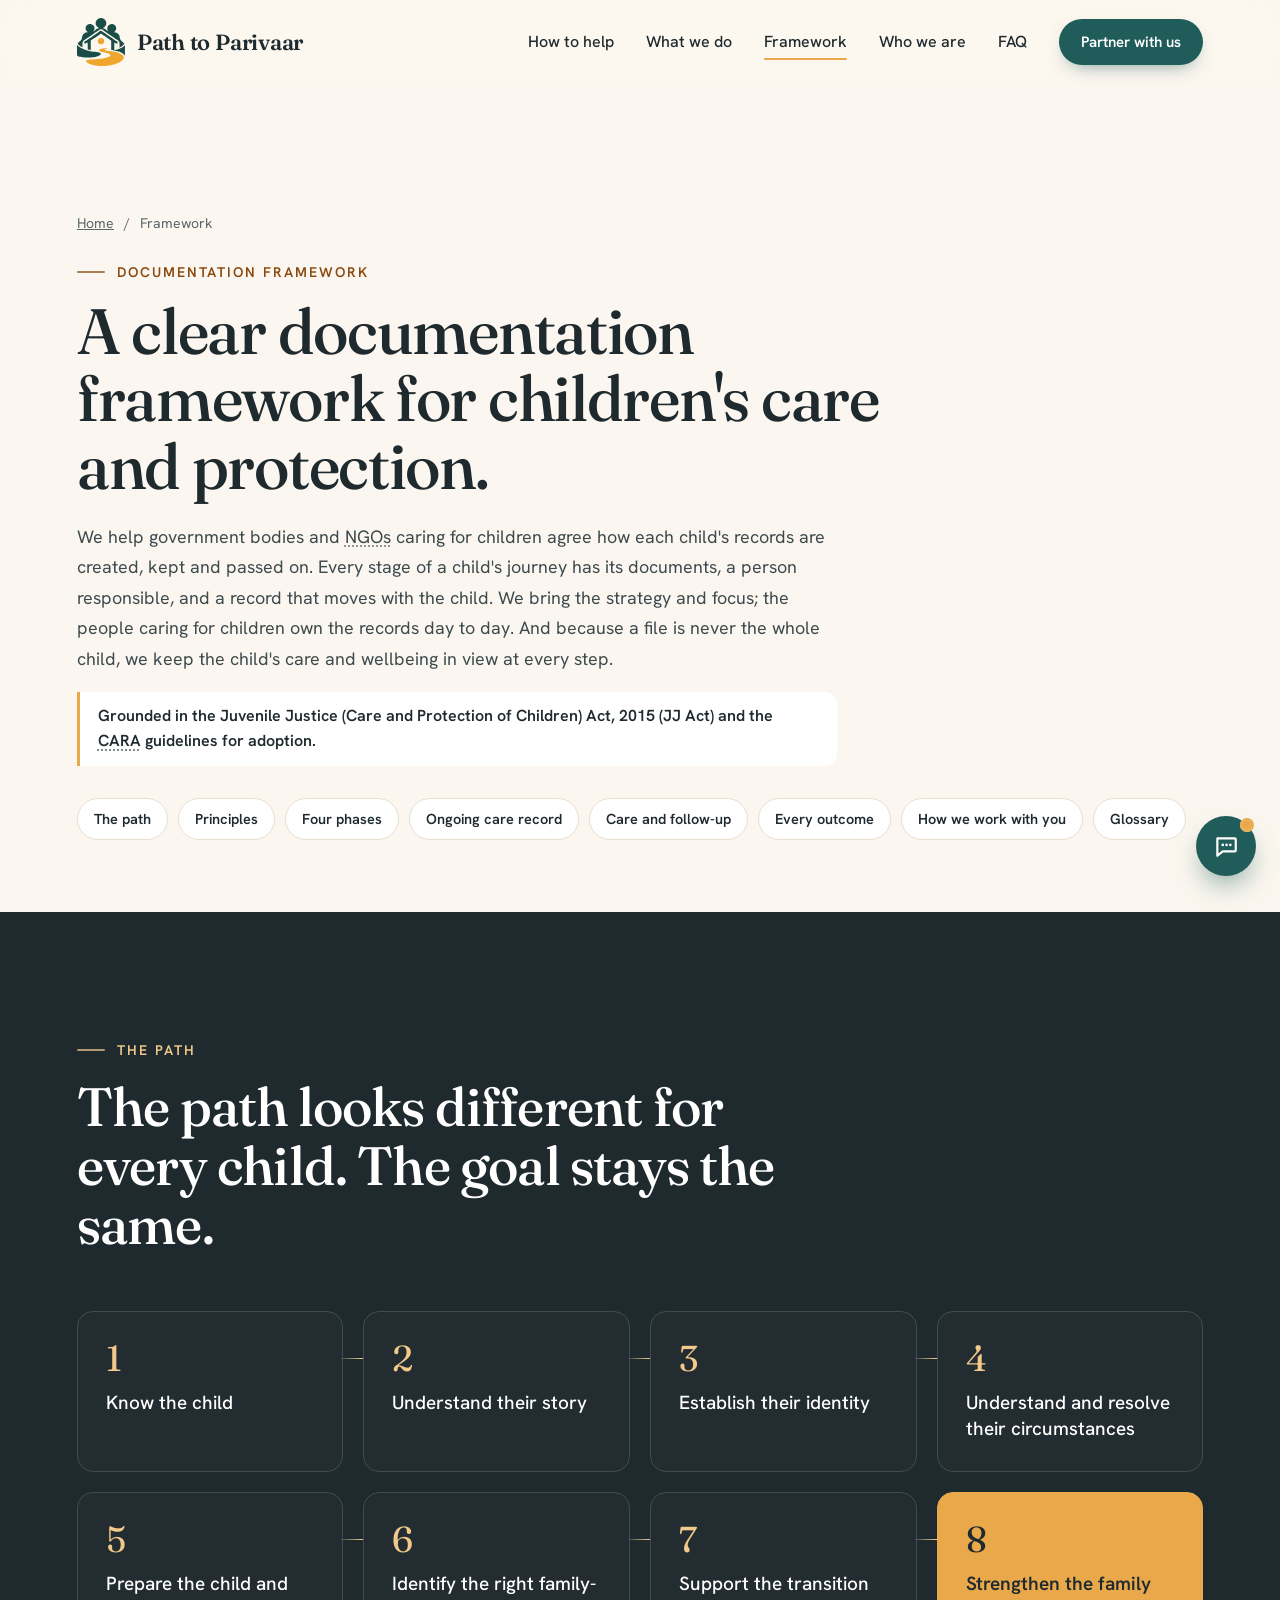
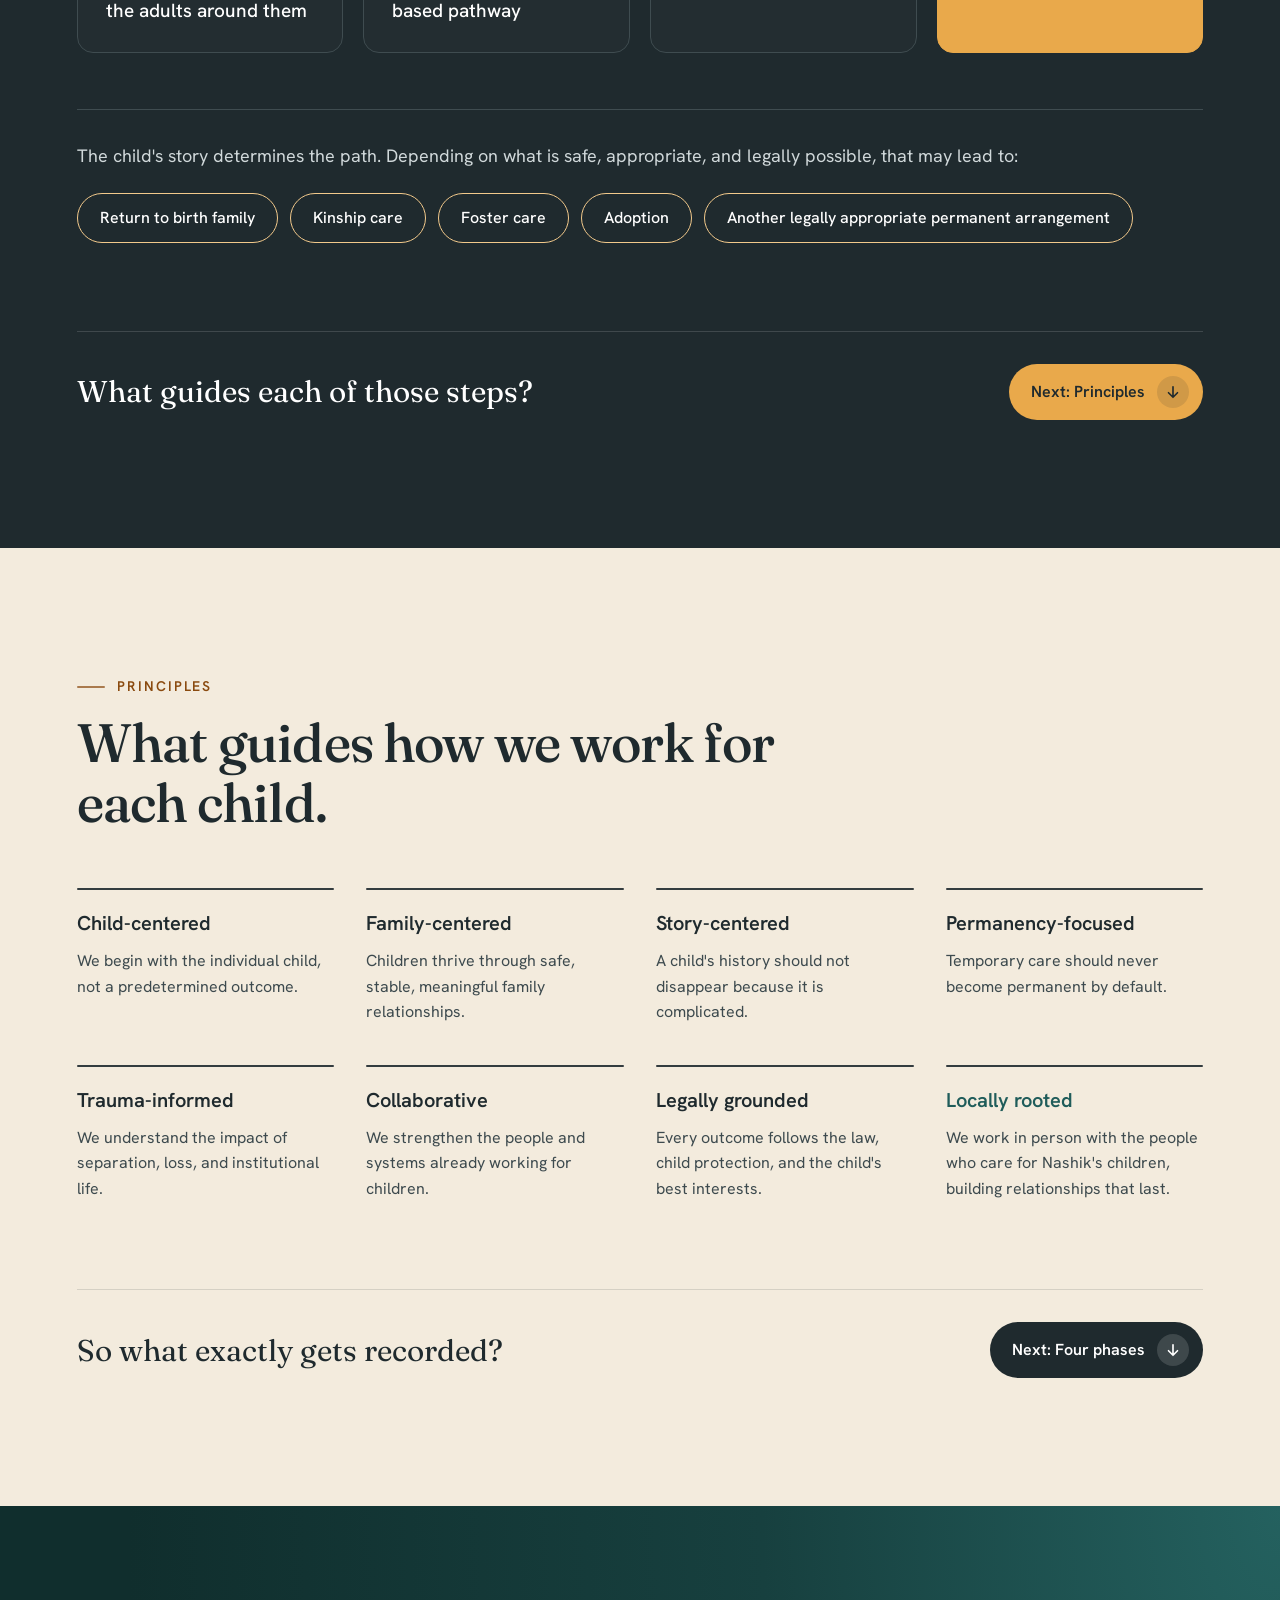
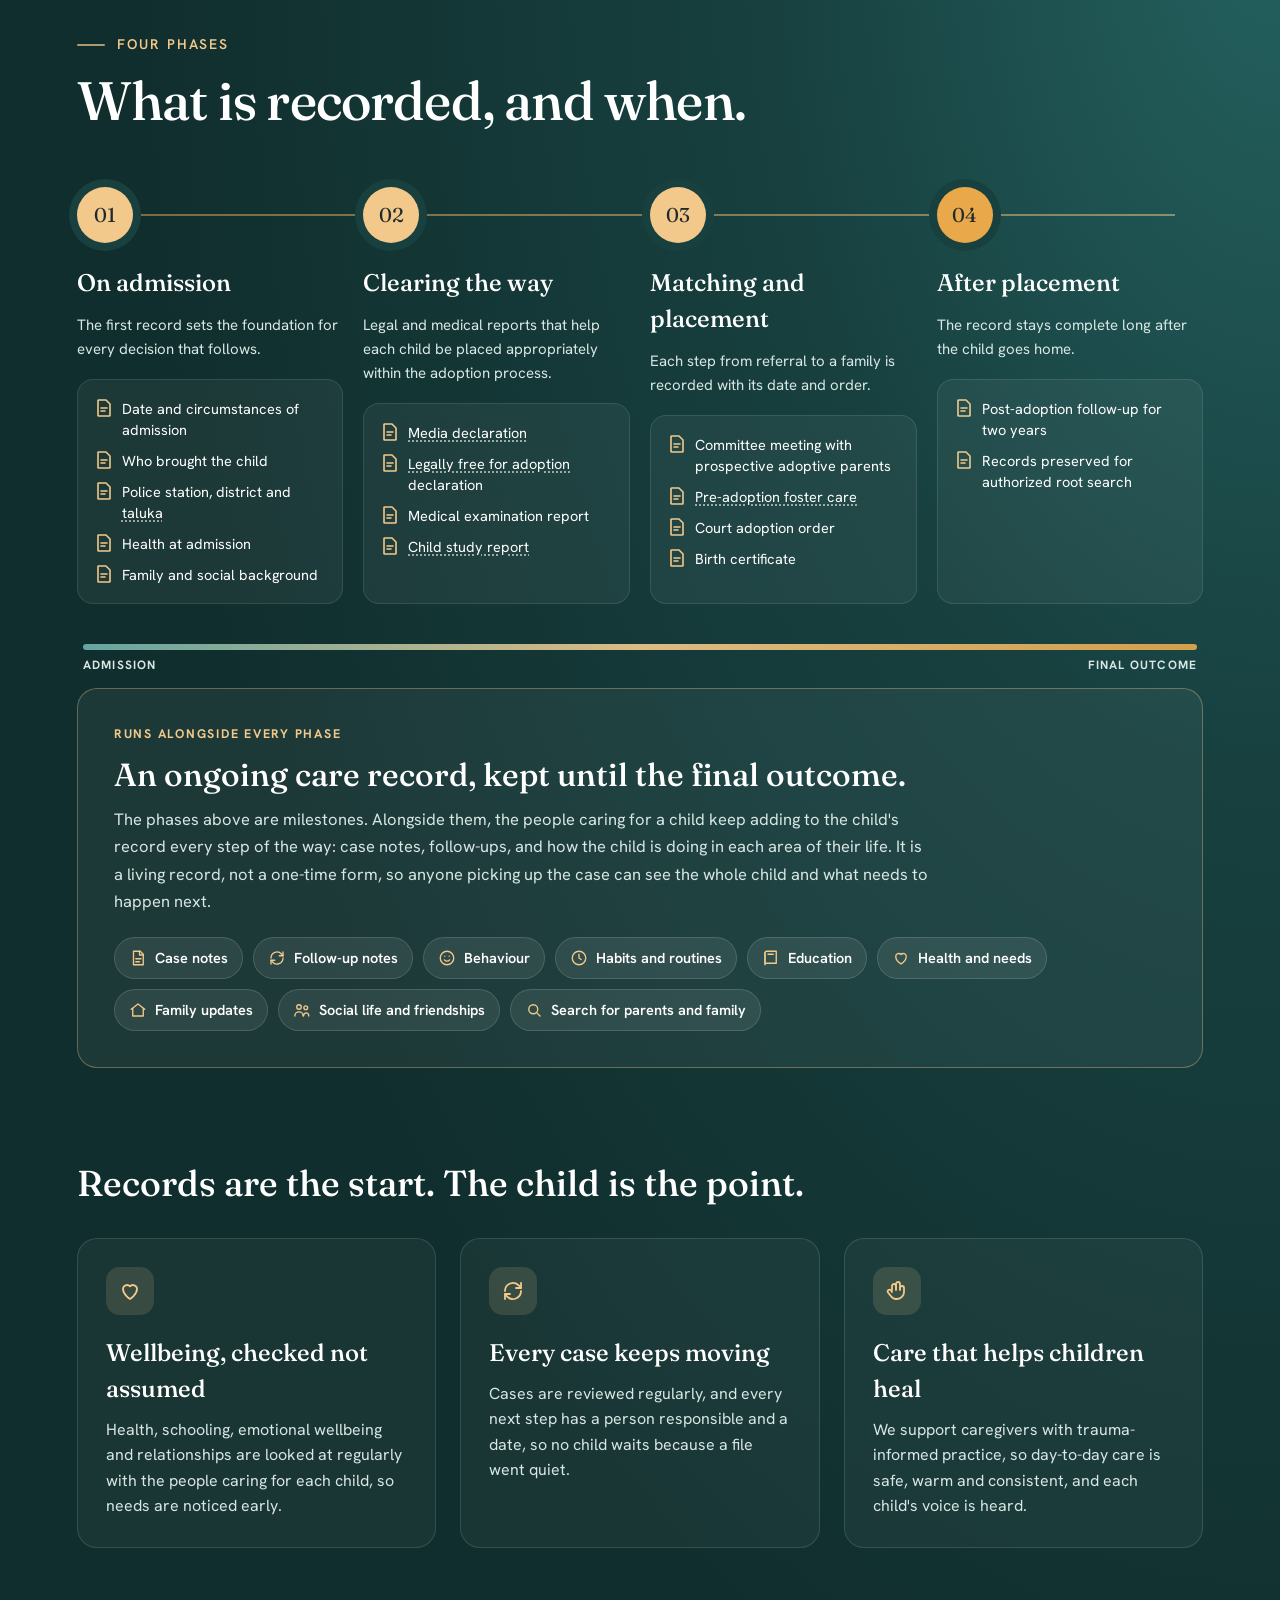
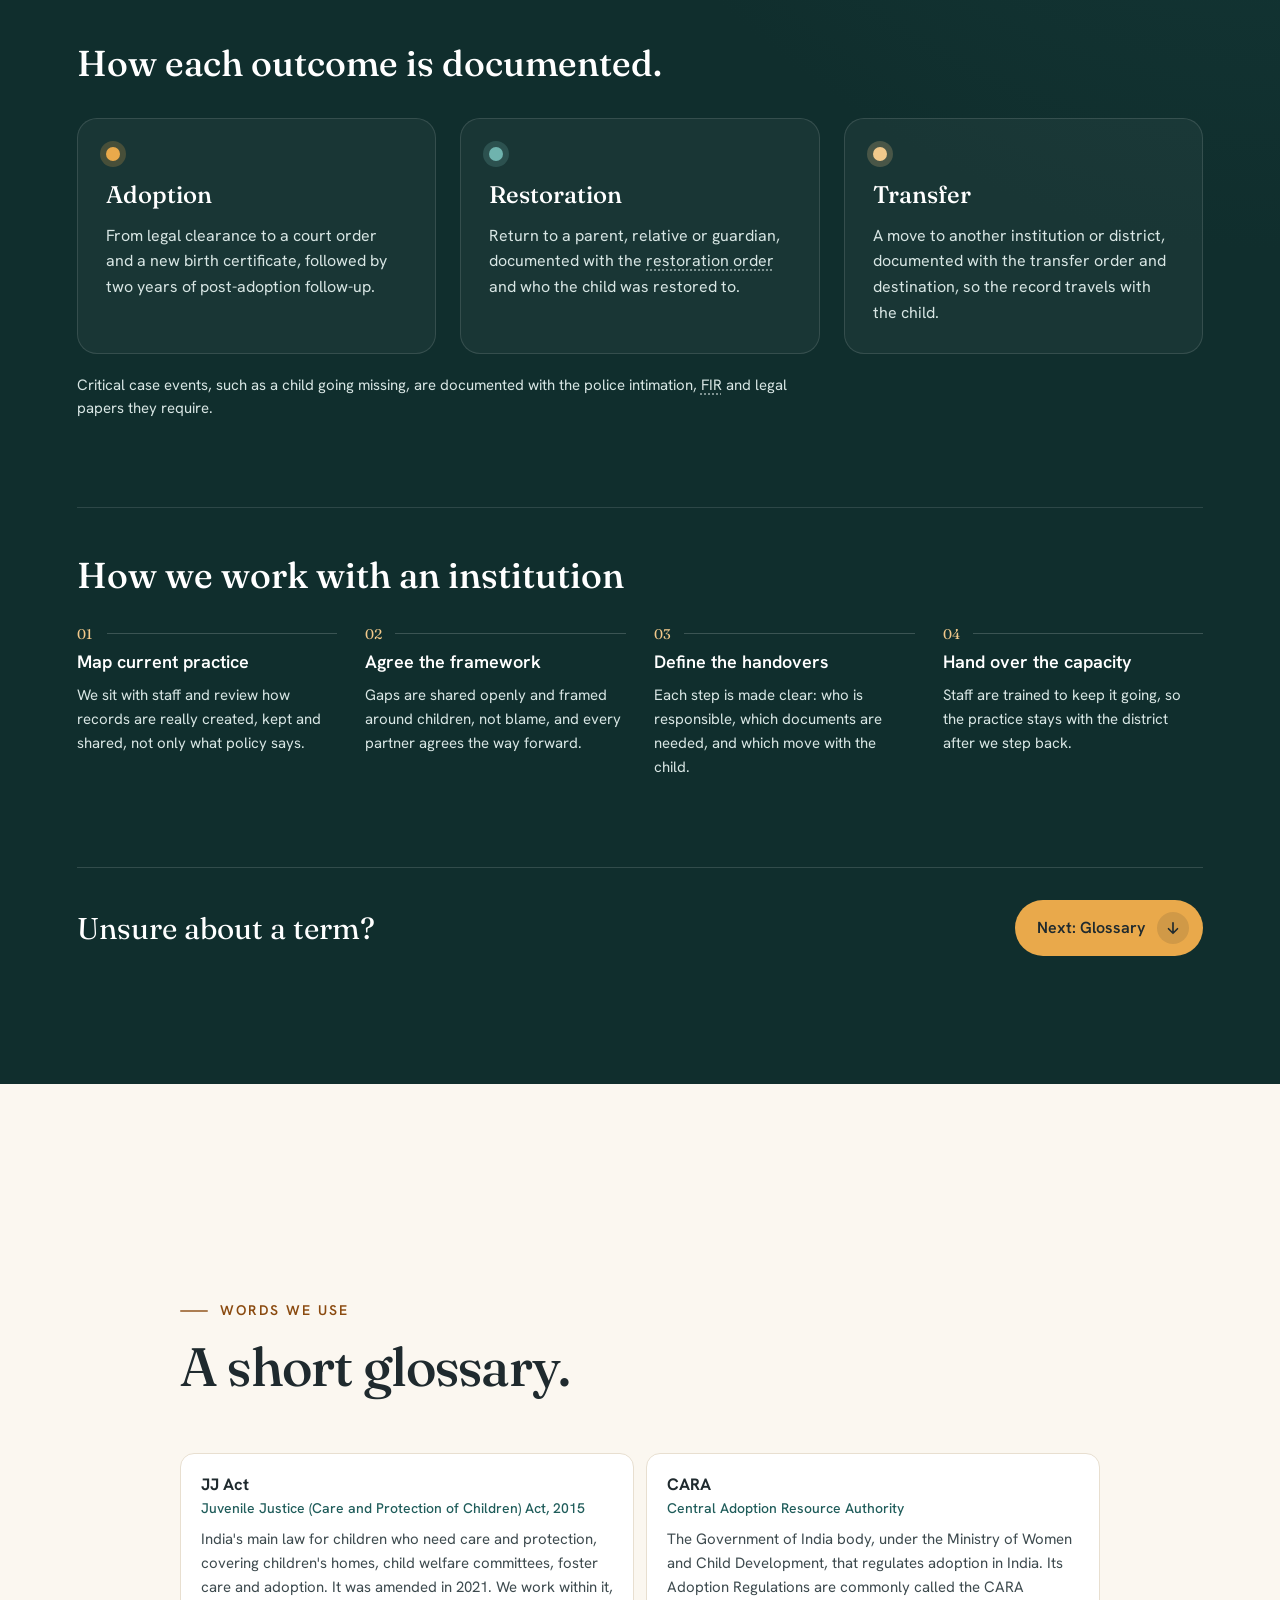
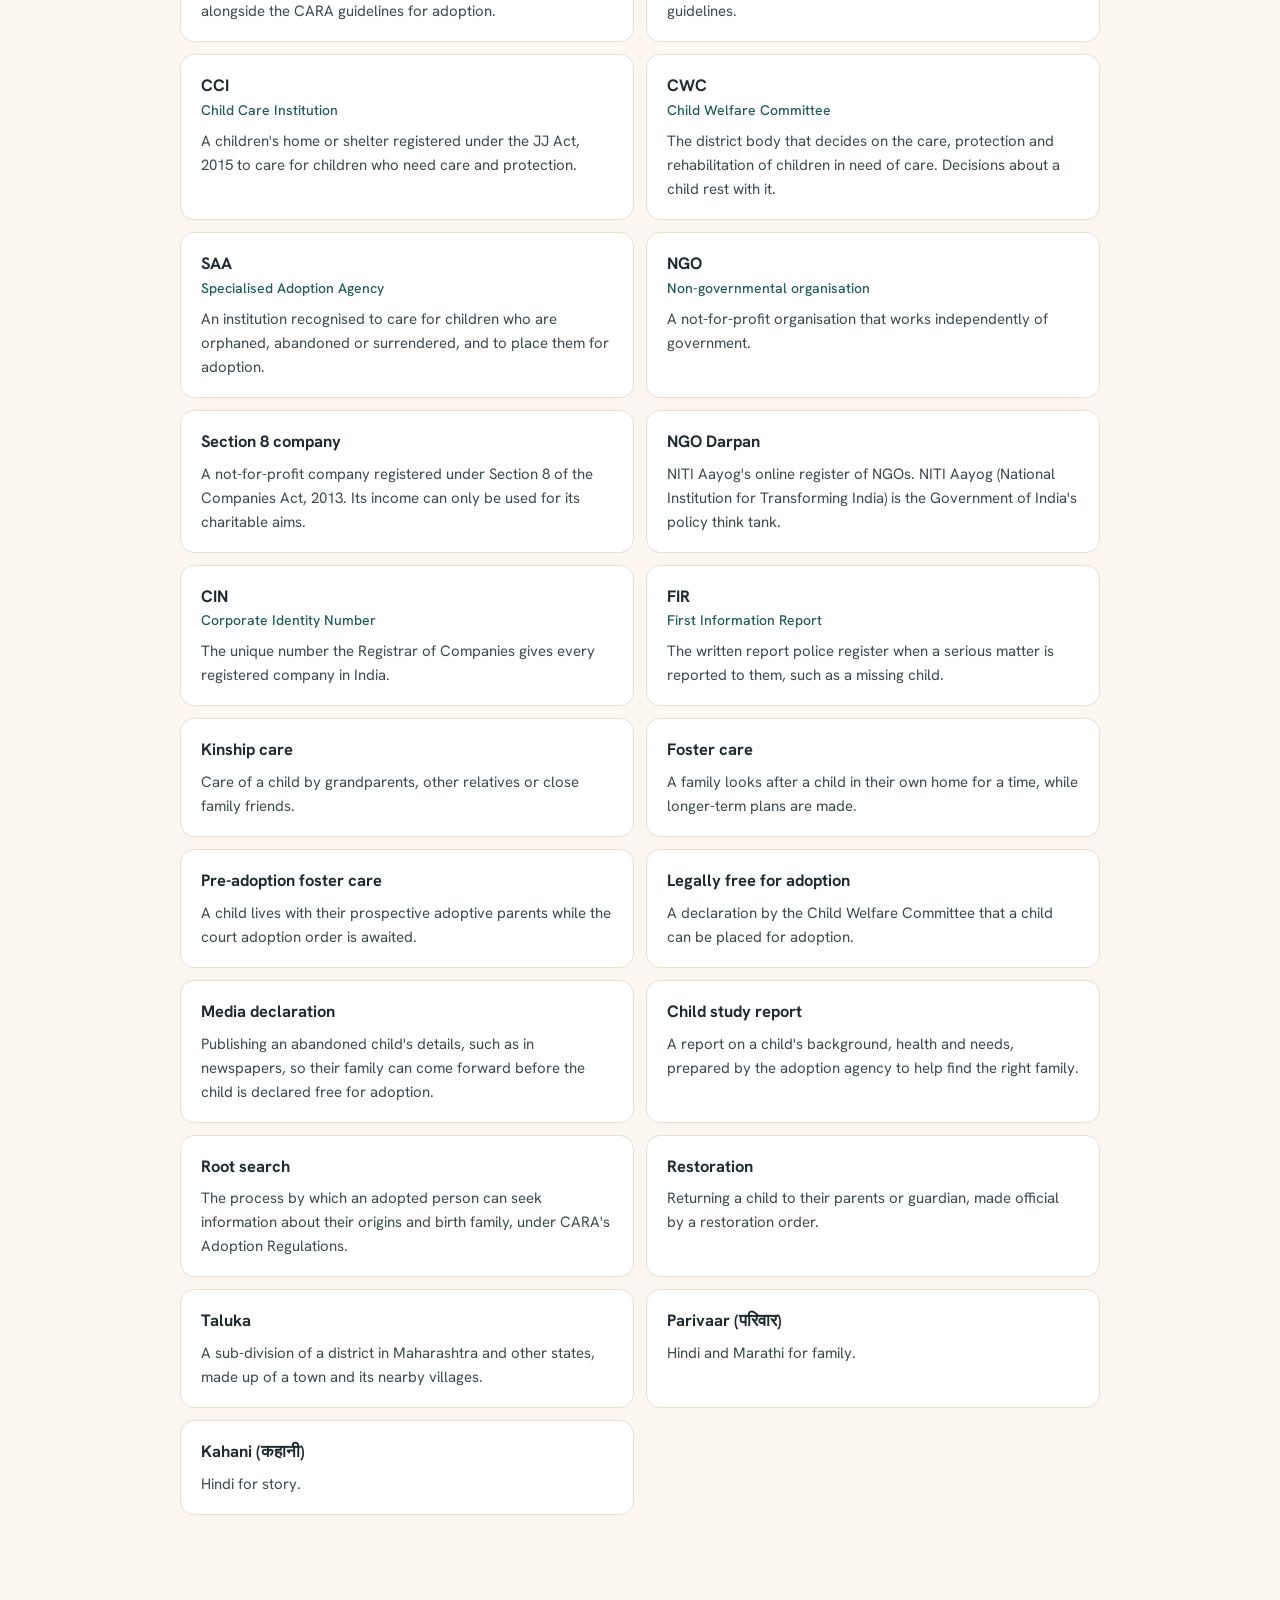
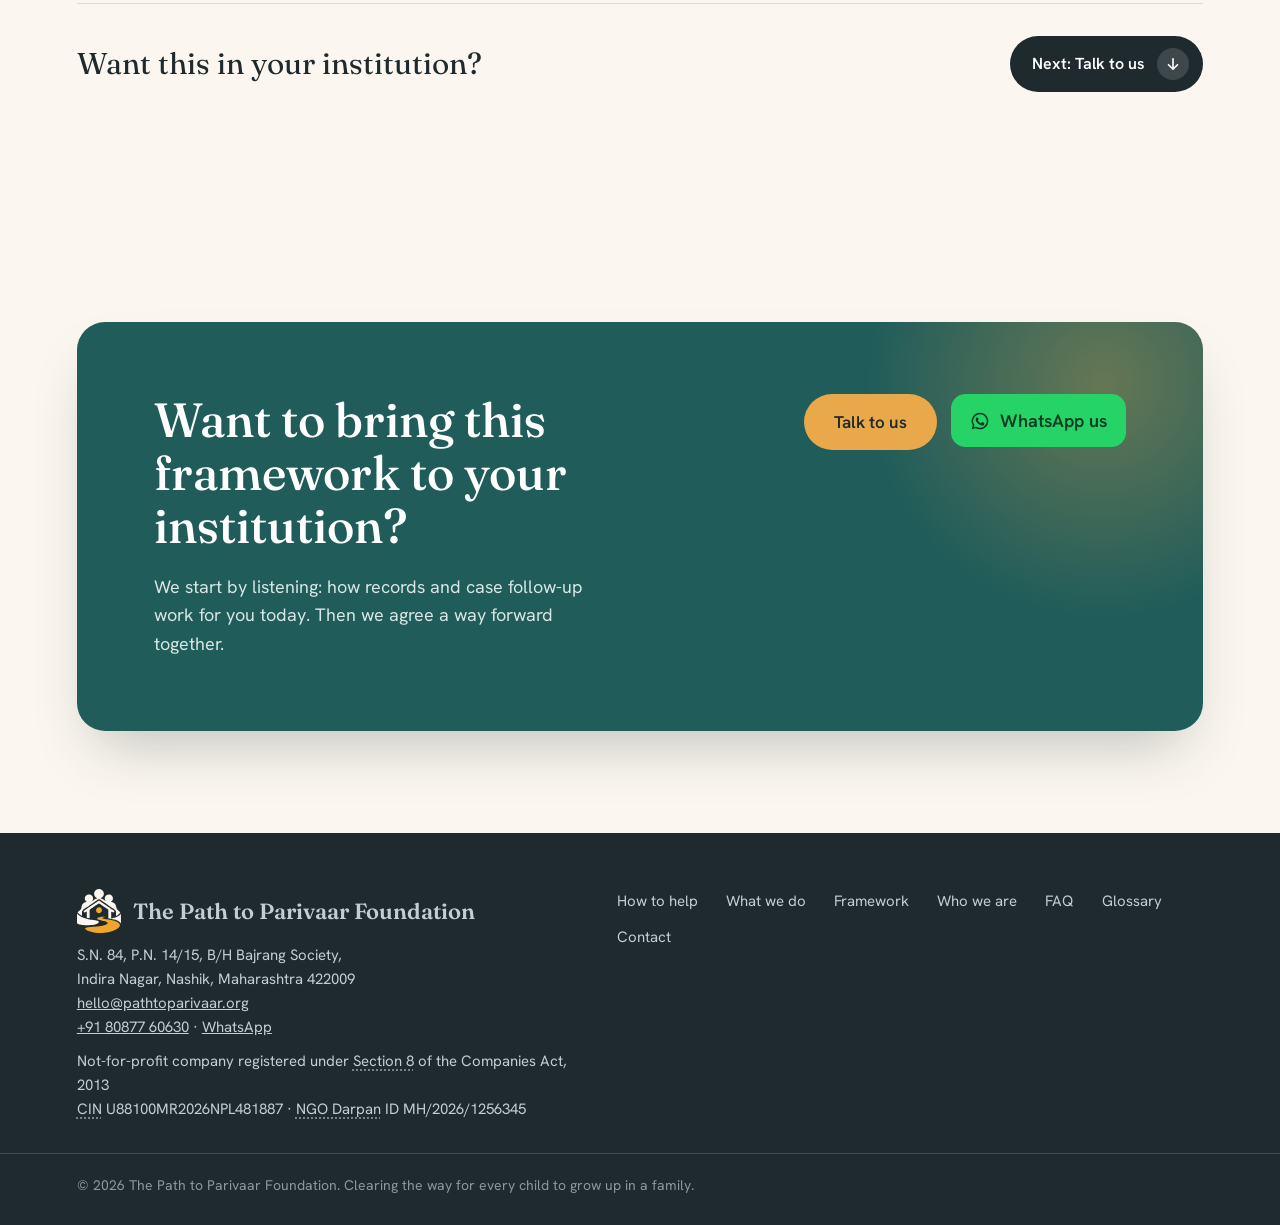
==== framework.html @ a002a799 "Use the full name of the JJ Act, 2015 in the body - First mention on each page: Juvenile Justice (Ca" ====
<!doctype html>
<html lang="en-IN">
<head>
<meta charset="utf-8">
<meta name="viewport" content="width=device-width, initial-scale=1, viewport-fit=cover">
<title>Documentation Framework | Path to Parivaar Foundation, Nashik</title>
<meta name="description" content="The Path to Parivaar documentation framework: what is recorded at each stage of a child's journey under the Juvenile Justice (Care and Protection of Children) Act, 2015 and CARA guidelines, how cases and wellbeing are followed up, and how we work with institutions in Nashik.">
<meta name="keywords" content="Path to Parivaar, Nashik NGO, child welfare Nashik, foster care Maharashtra, adoption Nashik, kinship care India, family-based care, child care institutions, CCI support, deinstitutionalisation India, permanency for children">
<meta name="author" content="The Path to Parivaar Foundation">
<meta name="robots" content="index, follow, max-image-preview:large">
<link rel="canonical" href="https://pathtoparivaar.org/framework.html">
<meta name="theme-color" content="#1F5C5A">

<!-- Local SEO -->
<meta name="geo.region" content="IN-MH">
<meta name="geo.placename" content="Nashik, Maharashtra">
<meta name="geo.position" content="19.9975;73.7898">
<meta name="ICBM" content="19.9975, 73.7898">

<!-- Open Graph / social -->
<meta property="og:type" content="website">
<meta property="og:site_name" content="The Path to Parivaar Foundation">
<meta property="og:locale" content="en_IN">
<meta property="og:url" content="https://pathtoparivaar.org/framework.html">
<meta property="og:title" content="Path to Parivaar Foundation | Every child deserves a family">
<meta property="og:description" content="Based in Nashik, we help government bodies and NGOs caring for children build documentation frameworks under the Juvenile Justice (Care and Protection of Children) Act, 2015 and CARA guidelines.">
<meta property="og:image" content="https://pathtoparivaar.org/assets/img/social-share.jpg">
<meta property="og:image:type" content="image/jpeg">
<meta property="og:image:width" content="1200">
<meta property="og:image:height" content="630">
<meta property="og:image:alt" content="The Path to Parivaar Foundation: Every child deserves a family. Nashik, Maharashtra.">
<meta name="twitter:card" content="summary_large_image">
<meta name="twitter:title" content="Path to Parivaar Foundation | Every child deserves a family">
<meta name="twitter:description" content="A Nashik based foundation helping government bodies and NGOs build documentation frameworks for children living in institutions, under the Juvenile Justice (Care and Protection of Children) Act, 2015 and CARA guidelines.">
<meta name="twitter:image" content="https://pathtoparivaar.org/assets/img/social-share.jpg">
<meta name="twitter:image:alt" content="The Path to Parivaar Foundation: Every child deserves a family. Nashik, Maharashtra.">

<link rel="icon" href="assets/img/favicon.ico" sizes="48x48">
<link rel="icon" href="assets/img/favicon.svg" type="image/svg+xml">
<link rel="apple-touch-icon" href="assets/img/apple-touch-icon.png">
<link rel="manifest" href="site.webmanifest">

<link rel="preconnect" href="https://fonts.googleapis.com">
<link rel="preconnect" href="https://fonts.gstatic.com" crossorigin>
<link href="https://fonts.googleapis.com/css2?family=Fraunces:opsz,wght@9..144,400;9..144,500;9..144,600&amp;family=Hanken+Grotesk:wght@400;500;600;700&amp;family=Eczar:wght@600;700&amp;display=swap" rel="stylesheet">
<link rel="stylesheet" href="assets/css/styles.css">

</head>
<body data-formspree="myeeanyq">
<a class="skip-link" href="#main">Skip to content</a>

<!-- NAV -->
<header class="site-header" id="site-header">
  <div class="header-inner">
    <a href="index.html" class="brand" id="brand" aria-label="Path to Parivaar, home">
      <img class="brand-mark" src="assets/brand/logo.svg" width="48" height="48" alt="" aria-hidden="true">
      <span class="brand-name">Path to Parivaar</span>
    </a>
    <nav aria-label="Main" class="main-nav" id="main-nav">
      <a href="index.html#involved" class="nav-link">How to help</a>
      <a href="index.html#work" class="nav-link">What we do</a>
      <a href="framework.html" class="nav-link is-active" aria-current="page">Framework</a>
      <a href="index.html#team" class="nav-link">Who we are</a>
      <a href="index.html#faq" class="nav-link">FAQ</a>
      <a href="index.html#contact" class="btn btn-primary btn-sm">Partner with us</a>
    </nav>
    <button class="menu-toggle" id="menu-toggle" aria-label="Open menu" aria-expanded="false" aria-controls="main-nav">
      <span></span><span></span><span></span>
    </button>
  </div>
  <div class="scroll-progress" aria-hidden="true"><span id="scroll-progress-bar"></span></div>
</header>

<main id="main">

<!-- PAGE INTRO -->
<section id="intro" class="section page-hero" data-chapter="Overview">
  <div class="container">
    <nav class="crumbs reveal" aria-label="Breadcrumb"><a href="index.html">Home</a><span aria-hidden="true">/</span><span>Framework</span></nav>
    <p class="eyebrow reveal">Documentation framework</p>
    <h1 class="page-title reveal">A clear documentation framework for children's care and protection.</h1>
    <p class="page-lead reveal">We help government bodies and <abbr class="term" tabindex="0" data-tip="Non-governmental organisation: A not-for-profit organisation that works independently of government.">NGOs</abbr> caring for children agree how each child's records are created, kept and passed on. Every stage of a child's journey has its documents, a person responsible, and a record that moves with the child. We bring the strategy and focus; the people caring for children own the records day to day. And because a file is never the whole child, we keep the child's care and wellbeing in view at every step.</p>
    <p class="page-law reveal">Grounded in the Juvenile Justice (Care and Protection of Children) Act, 2015 (JJ Act) and the <abbr class="term" tabindex="0" data-tip="Central Adoption Resource Authority: The Government of India body, under the Ministry of Women and Child Development, that regulates adoption in India. Its Adoption Regulations are commonly called the CARA guidelines.">CARA</abbr> guidelines for adoption.</p>
    <ul class="toc reveal" aria-label="On this page">
      <li><a href="#path">The path</a></li>
      <li><a href="#principles">Principles</a></li>
      <li><a href="#phases">Four phases</a></li>
      <li><a href="#care-record">Ongoing care record</a></li>
      <li><a href="#care">Care and follow-up</a></li>
      <li><a href="#outcomes">Every outcome</a></li>
      <li><a href="#how">How we work with you</a></li>
      <li><a href="#glossary">Glossary</a></li>
    </ul>
  </div>
</section>

<!-- THE PATH -->
<section id="path" class="section section-ink" data-chapter="The path">
  <div class="container">
    <div class="section-head reveal">
      <p class="eyebrow eyebrow-gold">The path</p>
      <h2 class="section-title">The path looks different for every child. The goal stays the same.</h2>
    </div>
    <ol class="path-list" id="path-list">
      <li class="path-step reveal"><span class="step-num">1</span><span class="step-text">Know the child</span></li>
      <li class="path-step reveal" style="--d:1"><span class="step-num">2</span><span class="step-text">Understand their story</span></li>
      <li class="path-step reveal" style="--d:2"><span class="step-num">3</span><span class="step-text">Establish their identity</span></li>
      <li class="path-step reveal" style="--d:3"><span class="step-num">4</span><span class="step-text">Understand and resolve their circumstances</span></li>
      <li class="path-step reveal"><span class="step-num">5</span><span class="step-text">Prepare the child and the adults around them</span></li>
      <li class="path-step reveal" style="--d:1"><span class="step-num">6</span><span class="step-text">Identify the right family-based pathway</span></li>
      <li class="path-step reveal" style="--d:2"><span class="step-num">7</span><span class="step-text">Support the transition</span></li>
      <li class="path-step path-step-final reveal" style="--d:3"><span class="step-num">8</span><span class="step-text">Strengthen the family</span></li>
    </ol>
    <div class="pathways-block reveal">
      <p>The child's story determines the path. Depending on what is safe, appropriate, and legally possible, that may lead to:</p>
      <ul class="pill-row">
        <li class="pill">Return to birth family</li>
        <li class="pill">Kinship care</li>
        <li class="pill">Foster care</li>
        <li class="pill">Adoption</li>
        <li class="pill">Another legally appropriate permanent arrangement</li>
      </ul>
    </div>
  </div>
  <div class="next-up reveal">
    <p class="next-q">What guides each of those steps?</p>
    <a class="next-link" href="#principles"><span>Next: Principles</span><svg viewBox="0 0 24 24" aria-hidden="true"><path d="M12 5v14M6 13l6 6 6-6"/></svg></a>
  </div>
</section>

<!-- PRINCIPLES -->
<section id="principles" class="section section-sand" data-chapter="Principles">
  <div class="container">
    <div class="section-head reveal">
      <p class="eyebrow">Principles</p>
      <h2 class="section-title">What guides how we work for each child.</h2>
    </div>
    <div class="approach-grid">
      <div class="principle reveal"><h3>Child-centered</h3><p>We begin with the individual child, not a predetermined outcome.</p></div>
      <div class="principle reveal" style="--d:1"><h3>Family-centered</h3><p>Children thrive through safe, stable, meaningful family relationships.</p></div>
      <div class="principle reveal" style="--d:2"><h3>Story-centered</h3><p>A child's history should not disappear because it is complicated.</p></div>
      <div class="principle reveal" style="--d:3"><h3>Permanency-focused</h3><p>Temporary care should never become permanent by default.</p></div>
      <div class="principle reveal"><h3>Trauma-informed</h3><p>We understand the impact of separation, loss, and institutional life.</p></div>
      <div class="principle reveal" style="--d:1"><h3>Collaborative</h3><p>We strengthen the people and systems already working for children.</p></div>
      <div class="principle reveal" style="--d:2"><h3>Legally grounded</h3><p>Every outcome follows the law, child protection, and the child's best interests.</p></div>
      <div class="principle principle-local reveal" style="--d:3"><h3>Locally rooted</h3><p>We work in person with the people who care for Nashik's children, building relationships that last.</p></div>
    </div>
  </div>
  <div class="next-up reveal">
    <p class="next-q">So what exactly gets recorded?</p>
    <a class="next-link" href="#phases"><span>Next: Four phases</span><svg viewBox="0 0 24 24" aria-hidden="true"><path d="M12 5v14M6 13l6 6 6-6"/></svg></a>
  </div>
</section>

<!-- FOUR PHASES -->
<section id="phases" class="section section-ink carebase" data-chapter="Four phases">
  <div class="container">
    <div class="section-head reveal">
      <p class="eyebrow eyebrow-gold">Four phases</p>
      <h2 class="section-title">What is recorded, and when.</h2>
    </div>

    <ol class="fw-phases">
      <li class="fw-phase reveal">
        <span class="fw-num">01</span>
        <h3>On admission</h3>
        <p>The first record sets the foundation for every decision that follows.</p>
        <ul class="fw-docs"><li>Date and circumstances of admission</li><li>Who brought the child</li><li>Police station, district and <abbr class="term" tabindex="0" data-tip="A sub-division of a district in Maharashtra and other states, made up of a town and its nearby villages.">taluka</abbr></li><li>Health at admission</li><li>Family and social background</li></ul>
      </li>
      <li class="fw-phase reveal" style="--d:1">
        <span class="fw-num">02</span>
        <h3>Clearing the way</h3>
        <p>Legal and medical reports that help each child be placed appropriately within the adoption process.</p>
        <ul class="fw-docs"><li><abbr class="term" tabindex="0" data-tip="Publishing an abandoned child&#x27;s details, such as in newspapers, so their family can come forward before the child is declared free for adoption.">Media declaration</abbr></li><li><abbr class="term" tabindex="0" data-tip="A declaration by the Child Welfare Committee that a child can be placed for adoption.">Legally free for adoption</abbr> declaration</li><li>Medical examination report</li><li><abbr class="term" tabindex="0" data-tip="A report on a child&#x27;s background, health and needs, prepared by the adoption agency to help find the right family.">Child study report</abbr></li></ul>
      </li>
      <li class="fw-phase reveal" style="--d:2">
        <span class="fw-num">03</span>
        <h3>Matching and placement</h3>
        <p>Each step from referral to a family is recorded with its date and order.</p>
        <ul class="fw-docs"><li>Committee meeting with prospective adoptive parents</li><li><abbr class="term" tabindex="0" data-tip="A child lives with their prospective adoptive parents while the court adoption order is awaited.">Pre-adoption foster care</abbr></li><li>Court adoption order</li><li>Birth certificate</li></ul>
      </li>
      <li class="fw-phase fw-phase-final reveal" style="--d:3">
        <span class="fw-num">04</span>
        <h3>After placement</h3>
        <p>The record stays complete long after the child goes home.</p>
        <ul class="fw-docs"><li>Post-adoption follow-up for two years</li><li>Records preserved for authorized root search</li></ul>
      </li>
    </ol>

    <div class="fw-parallel reveal" id="care-record">
      <div class="fw-parallel-track" aria-hidden="true"><span class="fw-pt-line"></span><span class="fw-pt-pulse"></span><span class="fw-pt-start">Admission</span><span class="fw-pt-end">Final outcome</span></div>
      <div class="fw-parallel-body">
        <p class="fw-parallel-tag">Runs alongside every phase</p>
        <h3>An ongoing care record, kept until the final outcome.</h3>
        <p>The phases above are milestones. Alongside them, the people caring for a child keep adding to the child's record every step of the way: case notes, follow-ups, and how the child is doing in each area of their life. It is a living record, not a one-time form, so anyone picking up the case can see the whole child and what needs to happen next.</p>
        <ul class="fw-cats"><li style="--i:0"><svg viewBox="0 0 24 24" aria-hidden="true"><path d="M6 3h9l4 4v14H6z"/><path d="M14 3v5h5M9 13h7M9 17h5"/></svg>Case notes</li><li style="--i:1"><svg viewBox="0 0 24 24" aria-hidden="true"><path d="M4 12a8 8 0 0114-5.3L20 9"/><path d="M20 4v5h-5"/><path d="M20 12a8 8 0 01-14 5.3L4 15"/><path d="M4 20v-5h5"/></svg>Follow-up notes</li><li style="--i:2"><svg viewBox="0 0 24 24" aria-hidden="true"><circle cx="12" cy="12" r="9"/><path d="M8.5 14.5a4.5 4.5 0 007 0M9 9.5h.01M15 9.5h.01"/></svg>Behaviour</li><li style="--i:3"><svg viewBox="0 0 24 24" aria-hidden="true"><circle cx="12" cy="12" r="9"/><path d="M12 7v5l3 2"/></svg>Habits and routines</li><li style="--i:4"><svg viewBox="0 0 24 24" aria-hidden="true"><path d="M4 5a2 2 0 012-2h13v16H6a2 2 0 00-2 2z"/><path d="M4 19V5M8 7h7"/></svg>Education</li><li style="--i:5"><svg viewBox="0 0 24 24" aria-hidden="true"><path d="M12 20s-7-4.4-7-10a4 4 0 017-2.6A4 4 0 0119 10c0 5.6-7 10-7 10z"/></svg>Health and needs</li><li style="--i:6"><svg viewBox="0 0 24 24" aria-hidden="true"><path d="M3 11l9-7 9 7"/><path d="M5 10v10h14V10"/></svg>Family updates</li><li style="--i:7"><svg viewBox="0 0 24 24" aria-hidden="true"><circle cx="8" cy="8" r="3"/><circle cx="17" cy="9" r="2.5"/><path d="M2.5 20c0-3 2.5-5.5 5.5-5.5s5.5 2.5 5.5 5.5M14 20c.3-2.5 1.7-4.2 3.5-4.2 2.2 0 3.5 1.8 3.5 4.2"/></svg>Social life and friendships</li><li style="--i:8"><svg viewBox="0 0 24 24" aria-hidden="true"><circle cx="11" cy="11" r="6"/><path d="M20 20l-4.5-4.5"/></svg>Search for parents and family</li></ul>
      </div>
    </div>


    <div class="fw-care" id="care">
      <h3 class="cb-row-title reveal">Records are the start. The child is the point.</h3>
      <div class="grid-3">
        <article class="cb-track care-card reveal">
          <span class="care-icon" aria-hidden="true"><svg viewBox="0 0 24 24"><path d="M12 20s-7-4.4-7-10a4 4 0 017-2.6A4 4 0 0119 10c0 5.6-7 10-7 10z"/></svg></span>
          <h4>Wellbeing, checked not assumed</h4>
          <p>Health, schooling, emotional wellbeing and relationships are looked at regularly with the people caring for each child, so needs are noticed early.</p>
        </article>
        <article class="cb-track care-card reveal" style="--d:1">
          <span class="care-icon" aria-hidden="true"><svg viewBox="0 0 24 24"><path d="M4 12a8 8 0 0114-5.3L20 9"/><path d="M20 4v5h-5"/><path d="M20 12a8 8 0 01-14 5.3L4 15"/><path d="M4 20v-5h5"/></svg></span>
          <h4>Every case keeps moving</h4>
          <p>Cases are reviewed regularly, and every next step has a person responsible and a date, so no child waits because a file went quiet.</p>
        </article>
        <article class="cb-track care-card reveal" style="--d:2">
          <span class="care-icon" aria-hidden="true"><svg viewBox="0 0 24 24"><path d="M7 11V7a2 2 0 014 0v4"/><path d="M11 9V5a2 2 0 014 0v6"/><path d="M15 9a2 2 0 014 0v4a7 7 0 01-7 7h-1a6 6 0 01-5-2.7L3 13.5a1.8 1.8 0 013-2L7 13"/></svg></span>
          <h4>Care that helps children heal</h4>
          <p>We support caregivers with trauma-informed practice, so day-to-day care is safe, warm and consistent, and each child's voice is heard.</p>
        </article>
      </div>
    </div>

    <div class="cb-tracks" id="outcomes">
      <h3 class="cb-row-title reveal">How each outcome is documented.</h3>
      <div class="grid-3">
        <article class="cb-track reveal">
          <span class="cb-track-dot" style="--c:#E9A94B"></span>
          <h4>Adoption</h4>
          <p>From legal clearance to a court order and a new birth certificate, followed by two years of post-adoption follow-up.</p>
        </article>
        <article class="cb-track reveal" style="--d:1">
          <span class="cb-track-dot" style="--c:#6FB3AE"></span>
          <h4>Restoration</h4>
          <p>Return to a parent, relative or guardian, documented with the <abbr class="term" tabindex="0" data-tip="Returning a child to their parents or guardian, made official by a restoration order.">restoration order</abbr> and who the child was restored to.</p>
        </article>
        <article class="cb-track reveal" style="--d:2">
          <span class="cb-track-dot" style="--c:#F2C98B"></span>
          <h4>Transfer</h4>
          <p>A move to another institution or district, documented with the transfer order and destination, so the record travels with the child.</p>
        </article>
      </div>
      <p class="cb-events reveal">Critical case events, such as a child going missing, are documented with the police intimation, <abbr class="term" tabindex="0" data-tip="First Information Report: The written report police register when a serious matter is reported to them, such as a missing child.">FIR</abbr> and legal papers they require.</p>
    </div>

    <div class="fw-how" id="how">
      <h3 class="cb-row-title reveal">How we work with an institution</h3>
      <ol class="fw-steps">
        <li class="reveal"><b>Map current practice</b><span>We sit with staff and review how records are really created, kept and shared, not only what policy says.</span></li>
        <li class="reveal" style="--d:1"><b>Agree the framework</b><span>Gaps are shared openly and framed around children, not blame, and every partner agrees the way forward.</span></li>
        <li class="reveal" style="--d:2"><b>Define the handovers</b><span>Each step is made clear: who is responsible, which documents are needed, and which move with the child.</span></li>
        <li class="reveal" style="--d:3"><b>Hand over the capacity</b><span>Staff are trained to keep it going, so the practice stays with the district after we step back.</span></li>
      </ol>
    </div>
  </div>
  <div class="next-up reveal">
    <p class="next-q">Unsure about a term?</p>
    <a class="next-link" href="#glossary-section"><span>Next: Glossary</span><svg viewBox="0 0 24 24" aria-hidden="true"><path d="M12 5v14M6 13l6 6 6-6"/></svg></a>
  </div>
</section>

<!-- GLOSSARY -->
<section id="glossary-section" class="section" data-chapter="Glossary">
  <div class="container faq-wrap">
    <div class="glossary glossary-page" id="glossary">
      <div class="section-head reveal">
        <p class="eyebrow">Words we use</p>
        <h2 class="section-title">A short glossary.</h2>
      </div>
      <dl class="gl-list">
        <div class="gl-item reveal"><dt>JJ Act <span>Juvenile Justice (Care and Protection of Children) Act, 2015</span></dt><dd>India&#x27;s main law for children who need care and protection, covering children&#x27;s homes, child welfare committees, foster care and adoption. It was amended in 2021. We work within it, alongside the CARA guidelines for adoption.</dd></div>
        <div class="gl-item reveal"><dt>CARA <span>Central Adoption Resource Authority</span></dt><dd>The Government of India body, under the Ministry of Women and Child Development, that regulates adoption in India. Its Adoption Regulations are commonly called the CARA guidelines.</dd></div>
        <div class="gl-item reveal"><dt>CCI <span>Child Care Institution</span></dt><dd>A children&#x27;s home or shelter registered under the JJ Act, 2015 to care for children who need care and protection.</dd></div>
        <div class="gl-item reveal"><dt>CWC <span>Child Welfare Committee</span></dt><dd>The district body that decides on the care, protection and rehabilitation of children in need of care. Decisions about a child rest with it.</dd></div>
        <div class="gl-item reveal"><dt>SAA <span>Specialised Adoption Agency</span></dt><dd>An institution recognised to care for children who are orphaned, abandoned or surrendered, and to place them for adoption.</dd></div>
        <div class="gl-item reveal"><dt>NGO <span>Non-governmental organisation</span></dt><dd>A not-for-profit organisation that works independently of government.</dd></div>
        <div class="gl-item reveal"><dt>Section 8 company</dt><dd>A not-for-profit company registered under Section 8 of the Companies Act, 2013. Its income can only be used for its charitable aims.</dd></div>
        <div class="gl-item reveal"><dt>NGO Darpan</dt><dd>NITI Aayog&#x27;s online register of NGOs. NITI Aayog (National Institution for Transforming India) is the Government of India&#x27;s policy think tank.</dd></div>
        <div class="gl-item reveal"><dt>CIN <span>Corporate Identity Number</span></dt><dd>The unique number the Registrar of Companies gives every registered company in India.</dd></div>
        <div class="gl-item reveal"><dt>FIR <span>First Information Report</span></dt><dd>The written report police register when a serious matter is reported to them, such as a missing child.</dd></div>
        <div class="gl-item reveal"><dt>Kinship care</dt><dd>Care of a child by grandparents, other relatives or close family friends.</dd></div>
        <div class="gl-item reveal"><dt>Foster care</dt><dd>A family looks after a child in their own home for a time, while longer-term plans are made.</dd></div>
        <div class="gl-item reveal"><dt>Pre-adoption foster care</dt><dd>A child lives with their prospective adoptive parents while the court adoption order is awaited.</dd></div>
        <div class="gl-item reveal"><dt>Legally free for adoption</dt><dd>A declaration by the Child Welfare Committee that a child can be placed for adoption.</dd></div>
        <div class="gl-item reveal"><dt>Media declaration</dt><dd>Publishing an abandoned child&#x27;s details, such as in newspapers, so their family can come forward before the child is declared free for adoption.</dd></div>
        <div class="gl-item reveal"><dt>Child study report</dt><dd>A report on a child&#x27;s background, health and needs, prepared by the adoption agency to help find the right family.</dd></div>
        <div class="gl-item reveal"><dt>Root search</dt><dd>The process by which an adopted person can seek information about their origins and birth family, under CARA&#x27;s Adoption Regulations.</dd></div>
        <div class="gl-item reveal"><dt>Restoration</dt><dd>Returning a child to their parents or guardian, made official by a restoration order.</dd></div>
        <div class="gl-item reveal"><dt>Taluka</dt><dd>A sub-division of a district in Maharashtra and other states, made up of a town and its nearby villages.</dd></div>
        <div class="gl-item reveal"><dt>Parivaar (परिवार)</dt><dd>Hindi and Marathi for family.</dd></div>
        <div class="gl-item reveal"><dt>Kahani (कहानी)</dt><dd>Hindi for story.</dd></div>
      </dl>
    </div>
  </div>
  <div class="next-up reveal">
    <p class="next-q">Want this in your institution?</p>
    <a class="next-link" href="#next-step"><span>Next: Talk to us</span><svg viewBox="0 0 24 24" aria-hidden="true"><path d="M12 5v14M6 13l6 6 6-6"/></svg></a>
  </div>
</section>

<!-- CTA -->
<section id="next-step" class="contact cta-band reveal" data-chapter="Next step">
  <div class="contact-glow" aria-hidden="true"></div>
  <div class="contact-copy">
    <h2 class="contact-title">Want to bring this framework to your institution?</h2>
    <p>We start by listening: how records and case follow-up work for you today. Then we agree a way forward together.</p>
  </div>
  <div class="cta-actions">
    <a href="index.html#contact" class="btn btn-amber" data-topic="I would like to talk about bringing the documentation framework to our institution.">Talk to us</a>
    <a class="contact-email contact-wa" href="https://wa.me/918087760630" target="_blank" rel="noopener"><svg viewBox="0 0 24 24" width="20" height="20" aria-hidden="true"><path fill="currentColor" d="M12 2a10 10 0 00-8.6 15.1L2 22l5-1.3A10 10 0 1012 2zm0 18.2c-1.5 0-3-.4-4.3-1.2l-.3-.2-3 .8.8-2.9-.2-.3A8.2 8.2 0 1112 20.2zm4.5-6.1c-.2-.1-1.5-.7-1.7-.8-.2-.1-.4-.1-.6.1l-.8 1c-.1.2-.3.2-.5.1a6.7 6.7 0 01-3.3-2.9c-.2-.4.2-.4.7-1.3.1-.2 0-.3 0-.4l-.8-1.8c-.2-.5-.4-.4-.6-.4h-.5a1 1 0 00-.7.3 3 3 0 00-.9 2.2c0 1.3.9 2.5 1 2.7.1.2 1.8 2.8 4.4 3.9 1.6.7 2.3.8 3.1.6.5-.1 1.5-.6 1.7-1.2.2-.6.2-1.1.2-1.2-.1-.1-.3-.2-.5-.3z"/></svg>WhatsApp us</a>
  </div>
</section>

</main>

<!-- FOOTER -->
<footer class="site-footer">
  <div class="footer-inner">
    <div class="footer-brand">
      <a href="index.html" class="brand brand-footer" aria-label="Path to Parivaar, home">
        <img class="brand-mark" src="assets/brand/logo-light.svg" width="44" height="44" alt="" aria-hidden="true">
        <span>The Path to Parivaar Foundation</span>
      </a>
      <address>S.N. 84, P.N. 14/15, B/H Bajrang Society,<br>Indira Nagar, Nashik, Maharashtra 422009<br><a href="mailto:hello@pathtoparivaar.org">hello@pathtoparivaar.org</a><br><a href="tel:+918087760630">+91 80877 60630</a> · <a href="https://wa.me/918087760630" target="_blank" rel="noopener">WhatsApp</a></address>
      <div class="footer-note">Not-for-profit company registered under <abbr class="term" tabindex="0" data-tip="A not-for-profit company registered under Section 8 of the Companies Act, 2013. Its income can only be used for its charitable aims.">Section 8</abbr> of the Companies Act, 2013<br><abbr class="term" tabindex="0" data-tip="Corporate Identity Number: The unique number the Registrar of Companies gives every registered company in India.">CIN</abbr> U88100MR2026NPL481887 · <abbr class="term" tabindex="0" data-tip="NITI Aayog&#x27;s online register of NGOs. NITI Aayog (National Institution for Transforming India) is the Government of India&#x27;s policy think tank.">NGO Darpan</abbr> ID MH/2026/1256345</div>
    </div>
    <nav aria-label="Footer" class="footer-nav">
      <a href="index.html#involved">How to help</a>
      <a href="index.html#work">What we do</a>
      <a href="framework.html">Framework</a>
      <a href="index.html#team">Who we are</a>
      <a href="index.html#faq">FAQ</a>
      <a href="#glossary">Glossary</a>
      <a href="index.html#contact">Contact</a>
    </nav>
  </div>
  <div class="footer-base">© <span id="year">2026</span> The Path to Parivaar Foundation. Clearing the way for every child to grow up in a family.</div>
</footer>

<!-- BACK TO TOP -->
<button class="to-top" id="to-top" aria-label="Back to top">
  <svg class="to-top-ring" viewBox="0 0 48 48" aria-hidden="true"><circle cx="24" cy="24" r="22" /><circle class="ring-fill" id="ring-fill" cx="24" cy="24" r="22"/></svg>
  <svg class="to-top-arrow" viewBox="0 0 24 24" width="20" height="20" aria-hidden="true"><path d="M12 19V5M5 12l7-7 7 7" fill="none" stroke="currentColor" stroke-width="2.2" stroke-linecap="round" stroke-linejoin="round"/></svg>
</button>

<!-- CHAT -->
<div class="chat" id="chat">
  <div class="chat-panel" id="chat-panel" role="dialog" aria-modal="false" aria-labelledby="chat-title" hidden>
    <div class="chat-head">
      <div class="chat-avatar" aria-hidden="true">
        <img src="assets/brand/logo-light.svg" width="30" height="30" alt="">
      </div>
      <div>
        <p class="chat-title" id="chat-title">Path to Parivaar</p>
        <p class="chat-sub">Nashik, Maharashtra · WhatsApp, call, or message</p>
      </div>
      <button class="chat-close" id="chat-close" aria-label="Close chat"><svg viewBox="0 0 24 24" width="18" height="18" aria-hidden="true"><path d="M6 6l12 12M18 6L6 18" stroke="currentColor" stroke-width="2" stroke-linecap="round"/></svg></button>
    </div>
    <div class="chat-body">
      <div class="bubble">Namaste! 👋 How can we help you today?</div>
      <div class="chat-quick">
        <a class="chat-quick-btn chat-quick-wa" id="chat-wa" href="https://wa.me/918087760630" target="_blank" rel="noopener"><svg viewBox="0 0 24 24" width="20" height="20" aria-hidden="true"><path fill="currentColor" d="M12 2a10 10 0 00-8.6 15.1L2 22l5-1.3A10 10 0 1012 2zm0 18.2c-1.5 0-3-.4-4.3-1.2l-.3-.2-3 .8.8-2.9-.2-.3A8.2 8.2 0 1112 20.2zm4.5-6.1c-.2-.1-1.5-.7-1.7-.8-.2-.1-.4-.1-.6.1l-.8 1c-.1.2-.3.2-.5.1a6.7 6.7 0 01-3.3-2.9c-.2-.4.2-.4.7-1.3.1-.2 0-.3 0-.4l-.8-1.8c-.2-.5-.4-.4-.6-.4h-.5a1 1 0 00-.7.3 3 3 0 00-.9 2.2c0 1.3.9 2.5 1 2.7.1.2 1.8 2.8 4.4 3.9 1.6.7 2.3.8 3.1.6.5-.1 1.5-.6 1.7-1.2.2-.6.2-1.1.2-1.2-.1-.1-.3-.2-.5-.3z"/></svg>WhatsApp</a>
        <a class="chat-quick-btn" href="tel:+918087760630"><svg viewBox="0 0 24 24" width="20" height="20" aria-hidden="true"><path d="M5 4h4l2 5-2.5 1.5a11 11 0 005 5L15 13l5 2v4a2 2 0 01-2 2A16 16 0 013 6a2 2 0 012-2" fill="none" stroke="currentColor" stroke-width="2" stroke-linejoin="round"/></svg>Call us</a>
      </div>
      <div class="bubble">Or tell us who you are and we will point you in the right direction:</div>
      <div class="chat-options">
        <button class="chat-option" data-topic="I represent an institution or agency and would like to start a partnership.">I represent an institution or agency</button>
        <button class="chat-option" data-topic="We are a family or caregiver looking for preparation and support.">We are a family or caregiver</button>
        <button class="chat-option" data-topic="I would like to volunteer or support the work of Path to Parivaar.">I want to volunteer or support</button>
        <button class="chat-option" data-topic="">Something else</button>
      </div>
    </div>
    <form class="chat-compose" id="chat-compose">
      <label for="chat-input" class="sr-only">Your message</label>
      <input id="chat-input" type="text" placeholder="Type a message…" autocomplete="off">
      <button type="submit" aria-label="Send"><svg viewBox="0 0 24 24" width="18" height="18" aria-hidden="true"><path d="M4 12l16-8-6 16-2-7z" fill="currentColor"/></svg></button>
    </form>
    <a class="chat-mail" href="mailto:hello@pathtoparivaar.org">Or email hello@pathtoparivaar.org</a>
  </div>
  <button class="chat-fab" id="chat-fab" aria-label="Contact us" aria-expanded="false" aria-controls="chat-panel">
    <svg class="i-chat" viewBox="0 0 24 24" width="26" height="26" aria-hidden="true"><path d="M4 5h16a1 1 0 011 1v10a1 1 0 01-1 1H9l-5 4V6a1 1 0 011-1z" fill="none" stroke="currentColor" stroke-width="2" stroke-linejoin="round"/><circle cx="9" cy="11" r="1.2" fill="currentColor"/><circle cx="12.5" cy="11" r="1.2" fill="currentColor"/><circle cx="16" cy="11" r="1.2" fill="currentColor"/></svg>
    <svg class="i-close" viewBox="0 0 24 24" width="22" height="22" aria-hidden="true"><path d="M6 6l12 12M18 6L6 18" stroke="currentColor" stroke-width="2.2" stroke-linecap="round"/></svg>
    <span class="chat-ping" aria-hidden="true"></span>
  </button>
</div>

<script src="assets/js/main.js" defer></script>
</body>
</html>
---- assets/css/styles.css ----
/* ==========================================================
   The Path to Parivaar Foundation
   ========================================================== */

:root {
  --cream: #FBF7F0;
  --sand: #F3EBDD;
  --line: #E8DFD0;
  --ink: #1F2A2E;
  --ink-2: #3D4A4E;
  --ink-3: #5A6669;
  --ink-line: #3F4C50;
  --teal: #1F5C5A;
  --teal-2: #174746;
  --teal-soft: #D8E6E4;
  --amber: #E9A94B;
  --gold: #F2C98B;
  --rust: #8A4A0F;
  --rust-2: #5E3209;
  --white: #FFFFFF;

  --serif: 'Fraunces', Georgia, serif;
  --sans: 'Hanken Grotesk', system-ui, -apple-system, 'Segoe UI', sans-serif;
  --deva: 'Eczar', 'Tiro Devanagari Hindi', serif;

  --gutter: clamp(20px, 6vw, 120px);
  --maxw: 1320px;
  --radius-lg: 28px;
  --radius: 20px;
  --ease: cubic-bezier(.22, .61, .36, 1);
  --ease-out: cubic-bezier(.16, 1, .3, 1);
  --shadow-sm: 0 1px 2px rgba(31, 42, 46, .04), 0 2px 8px rgba(31, 42, 46, .04);
  --shadow-md: 0 10px 30px -10px rgba(31, 42, 46, .18), 0 4px 10px -6px rgba(31, 42, 46, .08);
  --shadow-lg: 0 30px 60px -20px rgba(31, 42, 46, .28);
  --header-h: 84px;
}

*, *::before, *::after { box-sizing: border-box; }

html {
  scroll-behavior: smooth;
  scroll-padding-top: calc(var(--header-h) + 8px);
  -webkit-text-size-adjust: 100%;
}

body {
  margin: 0;
  font-family: var(--sans);
  background: var(--cream);
  color: var(--ink);
  line-height: 1.5;
  -webkit-font-smoothing: antialiased;
  text-rendering: optimizeLegibility;
  overflow-x: hidden;
}

img { max-width: 100%; display: block; }
a { color: var(--rust); transition: color .2s var(--ease); }
a:hover { color: var(--rust-2); }
h1, h2, h3, p { margin: 0; }
::selection { background: var(--gold); color: var(--ink); }

:focus-visible {
  outline: 3px solid var(--amber);
  outline-offset: 3px;
  border-radius: 6px;
}

.sr-only {
  position: absolute; width: 1px; height: 1px; padding: 0; margin: -1px;
  overflow: hidden; clip: rect(0 0 0 0); white-space: nowrap; border: 0;
}

.skip-link {
  position: fixed; left: 16px; top: 16px; transform: translateY(-200%); z-index: 200;
  background: var(--ink); color: var(--white); padding: 12px 18px; border-radius: 10px;
  text-decoration: none; font-weight: 600; transition: transform .2s var(--ease);
}
.skip-link:focus { transform: none; color: var(--white); }

.container { width: 100%; max-width: var(--maxw); margin: 0 auto; }

/* ---------- Buttons ---------- */
.btn {
  position: relative;
  display: inline-flex; align-items: center; justify-content: center; gap: 8px;
  height: 56px; padding: 0 30px; border-radius: 999px;
  font: 600 17px/1 var(--sans); text-decoration: none; cursor: pointer; border: 0;
  overflow: hidden; isolation: isolate;
  transition: transform .3s var(--ease-out), box-shadow .3s var(--ease-out), background .3s var(--ease), color .3s var(--ease);
}
.btn::after {
  content: ""; position: absolute; inset: 0; z-index: -1;
  background: linear-gradient(120deg, transparent 20%, rgba(255,255,255,.28) 50%, transparent 80%);
  transform: translateX(-120%); transition: transform .7s var(--ease-out);
}
.btn:hover::after { transform: translateX(120%); }
.btn:hover { transform: translateY(-2px); }
.btn:active { transform: translateY(0) scale(.98); }
.btn-sm { height: 46px; padding: 0 22px; font-size: 15px; }
.btn-primary { background: var(--teal); color: var(--white); box-shadow: 0 8px 20px -10px rgba(31,92,90,.7); }
.btn-primary:hover { background: var(--teal-2); color: var(--white); box-shadow: 0 14px 28px -12px rgba(31,92,90,.8); }
.btn-ghost { border: 1.5px solid var(--ink); color: var(--ink); background: transparent; }
.btn-ghost:hover { background: var(--ink); color: var(--white); }
.btn-amber { background: var(--amber); color: var(--ink); }
.btn-amber:hover { background: var(--gold); color: var(--ink); box-shadow: 0 14px 28px -12px rgba(0,0,0,.45); }

/* ---------- Header ---------- */
.site-header {
  position: sticky; top: 0; z-index: 100;
  background: rgba(251, 247, 240, .72);
  -webkit-backdrop-filter: saturate(160%) blur(14px);
  backdrop-filter: saturate(160%) blur(14px);
  border-bottom: 1px solid transparent;
  transition: box-shadow .35s var(--ease), border-color .35s var(--ease), background .35s var(--ease);
}
.site-header.is-scrolled {
  background: rgba(251, 247, 240, .9);
  border-bottom-color: var(--line);
  box-shadow: 0 6px 24px -18px rgba(31, 42, 46, .35);
}
.header-inner {
  display: flex; align-items: center; justify-content: space-between; gap: 24px;
  max-width: calc(var(--maxw) + 2 * var(--gutter)); margin: 0 auto;
  padding: 18px var(--gutter);
  transition: padding .35s var(--ease);
}
.site-header.is-scrolled .header-inner { padding-top: 12px; padding-bottom: 12px; }

.brand {
  display: inline-flex; align-items: center; gap: 12px;
  text-decoration: none; color: var(--ink);
}
.brand:hover { color: var(--ink); }
.brand-name { font-family: var(--serif); font-size: 22px; font-weight: 600; letter-spacing: -0.01em; }
.brand-mark { display: block; width: 48px; height: 48px; transition: transform .5s var(--ease-out), width .35s var(--ease), height .35s var(--ease); }
.brand:hover .brand-mark { transform: translateY(-2px) rotate(-4deg) scale(1.04); }
.site-header.is-scrolled .brand-mark { width: 40px; height: 40px; }
.brand-footer .brand-mark { width: 44px; height: 44px; }

.main-nav { display: flex; align-items: center; gap: 32px; font-size: 16px; font-weight: 500; }
.nav-link { position: relative; color: var(--ink); text-decoration: none; padding: 6px 0; }
.nav-link::after {
  content: ""; position: absolute; left: 0; right: 0; bottom: 0; height: 2px; border-radius: 2px;
  background: var(--amber); transform: scaleX(0); transform-origin: right;
  transition: transform .35s var(--ease-out);
}
.nav-link:hover, .nav-link.is-active { color: var(--ink); }
.nav-link:hover::after, .nav-link.is-active::after { transform: scaleX(1); transform-origin: left; }

.menu-toggle {
  display: none; width: 46px; height: 46px; border-radius: 12px; border: 1px solid var(--line);
  background: var(--white); cursor: pointer; position: relative;
}
.menu-toggle span {
  position: absolute; left: 13px; right: 13px; height: 2px; border-radius: 2px; background: var(--ink);
  transition: transform .35s var(--ease-out), opacity .2s var(--ease);
}
.menu-toggle span:nth-child(1) { top: 16px; }
.menu-toggle span:nth-child(2) { top: 22px; }
.menu-toggle span:nth-child(3) { top: 28px; }
.menu-toggle[aria-expanded="true"] span:nth-child(1) { transform: translateY(6px) rotate(45deg); }
.menu-toggle[aria-expanded="true"] span:nth-child(2) { opacity: 0; }
.menu-toggle[aria-expanded="true"] span:nth-child(3) { transform: translateY(-6px) rotate(-45deg); }

.scroll-progress { position: absolute; left: 0; right: 0; bottom: -1px; height: 2px; pointer-events: none; }
.scroll-progress span {
  display: block; height: 100%; width: 100%;
  background: linear-gradient(90deg, var(--teal), var(--amber));
  transform-origin: left; transform: scaleX(0);
}

/* ---------- Hero ---------- */
.hero {
  --hero-a: #CFE3E0;
  --hero-b: #F5DDB5;
  position: relative;
  display: flex; flex-direction: column;
  padding: clamp(28px, 3.5vw, 48px) var(--gutter) 112px;
  overflow: hidden;
  isolation: isolate;
}
.hero[data-theme="ink"]   { --hero-a: #C9D4D6; --hero-b: #F3D39E; }
.hero[data-theme="sand"]  { --hero-a: #EAD8BD; --hero-b: #C9DFDB; }
.hero[data-theme="amber"] { --hero-a: #F6D59E; --hero-b: #D2E4E1; }

.hero-bg { position: absolute; inset: 0; z-index: -1; pointer-events: none; }
.blob {
  position: absolute; border-radius: 50%; filter: blur(80px); opacity: .6;
  transition: background 1.2s var(--ease);
}
.blob-a { width: 46vw; height: 46vw; left: -12vw; top: -14vw; background: var(--hero-a); animation: float-a 18s ease-in-out infinite; }
.blob-b { width: 40vw; height: 40vw; right: -10vw; bottom: -16vw; background: var(--hero-b); animation: float-b 22s ease-in-out infinite; }
@keyframes float-a { 0%,100% { transform: translate(0,0) scale(1); } 50% { transform: translate(6vw, 4vw) scale(1.08); } }
@keyframes float-b { 0%,100% { transform: translate(0,0) scale(1); } 50% { transform: translate(-5vw, -3vw) scale(1.1); } }

.hero-slides {
  display: grid; width: 100%; max-width: var(--maxw); margin: 0 auto;
}
.slide {
  grid-area: 1 / 1;
  display: grid; grid-template-columns: minmax(0, 1.05fr) minmax(0, 1fr);
  gap: clamp(32px, 6vw, 88px); align-items: stretch;
  visibility: hidden; pointer-events: none;
}
.slide.is-active, .slide.is-leaving { visibility: visible; }
.slide.is-active { pointer-events: auto; z-index: 2; }
.slide.is-leaving { z-index: 1; }

.slide-copy { display: flex; flex-direction: column; justify-content: center; gap: 28px; }
.eyebrow {
  font-size: 14px; font-weight: 600; letter-spacing: .14em; text-transform: uppercase; color: var(--rust);
  display: inline-flex; align-items: center; gap: 12px;
}
.eyebrow::before { content: ""; width: 28px; height: 2px; background: currentColor; border-radius: 2px; opacity: .7; }
.eyebrow-gold { color: var(--gold); }

.hero-title {
  font-family: var(--serif); font-weight: 500; letter-spacing: -.02em;
  font-size: clamp(42px, 6vw, 80px); line-height: 1.03;
}
.hero-title em {
  -webkit-box-decoration-break: clone; box-decoration-break: clone;
  font-style: italic; font-weight: 400; color: var(--teal);
  background: linear-gradient(transparent 70%, rgba(233,169,75,.35) 70%);
  background-size: 0% 100%; background-repeat: no-repeat;
  transition: background-size 1s var(--ease-out) .7s;
}
.slide.is-active .hero-title em { background-size: 100% 100%; }
.hero-lead { font-size: clamp(17px, 1.5vw, 21px); line-height: 1.6; color: var(--ink-2); max-width: 560px; }
.hero-ctas { display: flex; flex-wrap: wrap; gap: 14px; }

/* staggered text entrance */
.slide .anim {
  opacity: 0; transform: translateY(28px); filter: blur(6px);
  transition: opacity .7s var(--ease-out), transform .9s var(--ease-out), filter .7s var(--ease-out);
}
.slide.is-active .anim { opacity: 1; transform: none; filter: blur(0); }
.slide.is-active .anim:nth-child(1) { transition-delay: .15s; }
.slide.is-active .anim:nth-child(2) { transition-delay: .27s; }
.slide.is-active .anim:nth-child(3) { transition-delay: .39s; }
.slide.is-active .anim:nth-child(4) { transition-delay: .51s; }
.slide.is-leaving .anim { opacity: 0; transform: translateY(-18px); filter: blur(4px); transition-duration: .45s; transition-delay: 0s; }

/* visual reveal */
.slide-visual { position: relative; display: flex; }
.slide-visual > .visual-card { flex: 1; }
.visual-card {
  position: relative; overflow: hidden; border-radius: var(--radius-lg);
  min-height: clamp(420px, 62vh, 580px); gap: 28px;
  display: flex; flex-direction: column; justify-content: space-between;
  padding: clamp(32px, 4vw, 56px);
  color: var(--white);
  box-shadow: var(--shadow-lg);
  clip-path: inset(6% 6% 6% 6% round 28px);
  transform: scale(1.04) translateY(10px);
  opacity: 0;
  transition: clip-path 1.1s var(--ease-out), transform 1.2s var(--ease-out), opacity .6s var(--ease);
}
.slide.is-active .visual-card { clip-path: inset(0 0 0 0 round 28px); transform: none; opacity: 1; }
.slide.is-leaving .visual-card { opacity: 0; transform: scale(.97); transition-duration: .6s; }

.visual-teal { background: radial-gradient(120% 90% at 100% 0%, #2B7471 0%, var(--teal) 55%, #164644 100%); }
.visual-ink { background: radial-gradient(120% 90% at 0% 0%, #2F3D42 0%, var(--ink) 60%); }
.visual-amber { background: radial-gradient(120% 90% at 100% 0%, #F3BE6C 0%, var(--amber) 55%, #D48F2E 100%); color: var(--ink); }

.deva-watermark {
  position: absolute; right: -40px; top: -30px; font-family: var(--deva);
  font-size: clamp(140px, 16vw, 220px); line-height: 1; color: var(--white); opacity: .08;
  animation: drift 16s ease-in-out infinite;
}
@keyframes drift { 0%,100% { transform: translateX(0); } 50% { transform: translateX(-24px); } }
.deva-small { font-family: var(--deva); font-weight: 600; font-size: 30px; color: var(--gold); position: relative; }
.card-mark {
  position: absolute; right: -60px; top: 50%; width: clamp(240px, 24vw, 330px); height: auto; margin-top: -250px;
  opacity: .1; pointer-events: none; animation: mark-drift 16s ease-in-out infinite;
}
@keyframes mark-drift { 0%,100% { transform: translate(0, 0) rotate(-4deg); } 50% { transform: translate(-22px, 12px) rotate(0deg); } }
.card-glow {
  position: absolute; right: -80px; top: 30%; width: 380px; height: 380px; border-radius: 50%; pointer-events: none;
  background: radial-gradient(circle, rgba(233,169,75,.22), transparent 65%); animation: float-b 18s ease-in-out infinite;
}
.word-feature { position: relative; display: flex; flex-direction: column; gap: 10px; animation: word-float 7s ease-in-out infinite; }
@keyframes word-float { 0%,100% { transform: translateY(0); } 50% { transform: translateY(-5px); } }
.word-deva {
  font-family: var(--deva); font-weight: 700; font-size: clamp(68px, 7.4vw, 104px); line-height: 1.05; align-self: flex-start;
  padding: .32em .08em .12em; margin: -.32em -.08em -.12em;
  background: linear-gradient(110deg, var(--gold) 0%, var(--gold) 38%, #FFF3DC 48%, #FFE2A8 52%, var(--gold) 62%, var(--gold) 100%);
  background-size: 260% 100%; background-position: 100% 0;
  -webkit-background-clip: text; background-clip: text; color: transparent; -webkit-text-fill-color: transparent;
  filter: drop-shadow(0 8px 22px rgba(233,169,75,.28));
}
.word-meta { display: flex; align-items: center; gap: 12px; font-size: 15px; color: var(--teal-soft); }
.word-meta span { font-weight: 600; letter-spacing: .08em; }
.word-meta em { font-style: normal; padding-left: 12px; border-left: 1px solid rgba(255,255,255,.3); }
.slide.is-active .word-deva { animation: word-in 1.1s var(--ease-out) .2s both, word-sheen 7s ease-in-out 1.4s infinite; }
@keyframes word-in { from { opacity: 0; transform: translateY(14px) scale(.97); } to { opacity: 1; transform: none; } }
@keyframes word-sheen { 0% { background-position: 100% 0; } 35%, 100% { background-position: 0 0; } }
.visual-body { position: relative; display: flex; flex-direction: column; gap: 18px; }
.visual-quote { font-family: var(--serif); font-size: clamp(28px, 3.2vw, 44px); line-height: 1.15; font-weight: 400; }
.visual-text { font-size: 17px; line-height: 1.6; color: var(--teal-soft); max-width: 520px; }
.visual-teal .visual-quote { font-size: clamp(26px, 2.6vw, 38px); line-height: 1.2; }
.visual-amber .visual-text { color: rgba(31,42,46,.8); }

/* records visual */
.visual-ink.visual-records { justify-content: space-between; }
.records { position: relative; height: 210px; max-width: 420px; }
.record {
  position: absolute; left: calc(var(--i) * 36px); top: calc(var(--i) * 44px); width: 300px;
  padding: 18px 20px 20px; border-radius: 14px; background: var(--cream); color: var(--ink);
  box-shadow: 0 18px 30px -18px rgba(0,0,0,.6);
  display: flex; flex-direction: column; gap: 9px;
  opacity: 0; transform: translateY(24px) rotate(-4deg);
  transition: opacity .6s var(--ease-out), transform .9s var(--ease-out);
  transition-delay: calc(.35s + var(--i) * .15s);
}
.slide.is-active .record { opacity: 1; transform: rotate(calc(-3deg + var(--i) * 2.5deg)); }
.record-tag { font-size: 12px; font-weight: 700; letter-spacing: .12em; text-transform: uppercase; color: var(--rust); }
.record i { display: block; height: 7px; border-radius: 4px; background: var(--line); }
.record i.short { width: 55%; }
.record:last-child i:first-of-type { background: var(--gold); }

/* nashik map visual */
.visual-ink { justify-content: flex-end; }
.visual-ink .visual-body { gap: 10px; }
.nashik-map { position: absolute; left: 0; right: 0; top: 0; width: 100%; height: 66%; }
.nashik-map .river { stroke-dasharray: 700; stroke-dashoffset: 700; }
.slide.is-active .nashik-map .river { animation: river 2.4s var(--ease-out) .4s forwards; }
@keyframes river { to { stroke-dashoffset: 0; } }
.nashik-map .pin { transform-origin: 200px 232px; }
.slide.is-active .nashik-map .pin { animation: pin-drop .9s var(--ease-out) .6s both, bob 3.5s ease-in-out 1.6s infinite; }
@keyframes pin-drop { from { transform: translateY(-60px); opacity: 0; } to { transform: none; opacity: 1; } }
@keyframes bob { 0%,100% { transform: translateY(0); } 50% { transform: translateY(-6px); } }
.nashik-map .pulse { transform-origin: 200px 232px; animation: pulse 2.4s ease-out infinite; }
@keyframes pulse { from { transform: scale(.6); opacity: 1; } to { transform: scale(4); opacity: 0; } }
.nashik-map .map-rings circle { transform-origin: 200px 190px; animation: spin-slow 40s linear infinite; stroke-dasharray: 4 8; }
@keyframes spin-slow { to { transform: rotate(360deg); } }

/* journey visual (slide 4) */
.visual-journey { justify-content: center; gap: 18px; color: var(--ink); }
.jn-label { font-size: 12.5px; font-weight: 700; letter-spacing: .14em; text-transform: uppercase; color: rgba(31,42,46,.72); }
.journey { list-style: none; margin: 0 0 6px; padding: 0; display: grid; grid-template-columns: repeat(3, minmax(0, 1fr)); gap: 14px; position: relative; }
.journey::before {
  content: ""; position: absolute; left: 22px; right: calc(33.3% - 22px); top: 21px; height: 2px; background: rgba(31,42,46,.35);
  transform-origin: left; transform: scaleX(0); transition: transform 1.2s var(--ease-out) .5s;
}
.slide.is-active .journey::before { transform: scaleX(1); }
.journey li, .outcomes li {
  opacity: 0; transform: translateY(12px);
  transition: opacity .5s var(--ease-out), transform .7s var(--ease-out);
}
.journey li { position: relative; display: flex; flex-direction: column; gap: 4px; transition-delay: calc(.35s + var(--i) * .25s); }
.slide.is-active .journey li, .slide.is-active .outcomes li { opacity: 1; transform: none; }
.jn-icon { width: 44px; height: 44px; border-radius: 50%; display: grid; place-items: center; background: var(--ink); color: var(--gold); margin-bottom: 6px; box-shadow: 0 0 0 5px rgba(255,255,255,.25); }
.jn-icon svg, .oc-icon svg { width: 22px; height: 22px; fill: none; stroke: currentColor; stroke-width: 1.8; stroke-linecap: round; stroke-linejoin: round; }
.journey b { font-size: 15.5px; font-weight: 700; line-height: 1.25; }
.journey small { font-size: 13px; line-height: 1.4; color: rgba(31,42,46,.75); }
.outcomes { list-style: none; margin: 0; padding: 0; display: grid; grid-template-columns: repeat(3, minmax(0, 1fr)); gap: 10px; }
.outcomes li {
  display: flex; flex-direction: column; gap: 3px; padding: 14px; border-radius: 14px;
  background: rgba(255,255,255,.88); box-shadow: 0 8px 18px -12px rgba(31,42,46,.45);
  transition-delay: calc(1.3s + var(--i) * .1s);
}
.oc-icon { width: 34px; height: 34px; border-radius: 10px; display: grid; place-items: center; background: var(--sand); color: var(--teal); margin-bottom: 6px; }
.outcomes b { font-size: 14.5px; font-weight: 700; line-height: 1.25; }
.outcomes small { font-size: 12.5px; line-height: 1.35; color: var(--ink-3); }
.outcomes .oc-goal { background: var(--ink); color: var(--white); justify-content: flex-end; }
.oc-goal b { font-family: var(--serif); font-weight: 500; font-size: 18px; color: var(--gold); }
.oc-goal span { font-family: var(--serif); font-size: 20px; line-height: 1.2; }

/* hero controls */
.hero-controls {
  position: absolute; left: 50%; bottom: 36px; transform: translateX(-50%);
  display: flex; align-items: center; gap: 14px; z-index: 5;
  padding: 8px; border-radius: 999px;
  background: rgba(255,255,255,.6); border: 1px solid rgba(31,42,46,.08);
  -webkit-backdrop-filter: blur(10px); backdrop-filter: blur(10px);
  box-shadow: var(--shadow-sm);
}
.hero-arrow, .hero-pause {
  width: 40px; height: 40px; border-radius: 50%; border: 0; background: transparent; color: var(--ink);
  display: grid; place-items: center; cursor: pointer; transition: background .25s var(--ease), transform .25s var(--ease-out);
}
.hero-arrow:hover, .hero-pause:hover { background: var(--white); transform: scale(1.06); }
.hero-pause .i-play { display: none; }
.hero-pause[aria-pressed="true"] .i-play { display: block; }
.hero-pause[aria-pressed="true"] .i-pause { display: none; }
.hero-dots { display: flex; gap: 8px; }
.dot {
  width: 34px; height: 6px; padding: 0; border: 0; border-radius: 99px; cursor: pointer;
  background: rgba(31,42,46,.16); overflow: hidden; position: relative;
  transition: width .5s var(--ease-out), background .3s var(--ease);
}
.dot.is-active { width: 64px; }
.dot span { position: absolute; inset: 0; background: var(--teal); transform: scaleX(0); transform-origin: left; }
.dot.is-done span { transform: scaleX(1); }
.dot.is-active span { animation: dot-fill var(--slide-ms, 7000ms) linear forwards; }
.hero.is-paused .dot.is-active span { animation-play-state: paused; }
@keyframes dot-fill { from { transform: scaleX(0); } to { transform: scaleX(1); } }

.scroll-cue {
  position: absolute; left: var(--gutter); bottom: 44px; width: 26px; height: 42px;
  border: 2px solid rgba(31,42,46,.4); border-radius: 20px; display: block;
}
.scroll-cue span {
  position: absolute; left: 50%; top: 8px; width: 4px; height: 8px; margin-left: -2px; border-radius: 4px;
  background: var(--ink); animation: cue 1.8s var(--ease) infinite;
}
@keyframes cue { 0% { opacity: 0; transform: translateY(0); } 30% { opacity: 1; } 100% { opacity: 0; transform: translateY(14px); } }

/* ---------- Sections ---------- */
.section { padding: clamp(80px, 10vw, 128px) var(--gutter); position: relative; }
.section-sand { background: var(--sand); }
.section-ink { background: var(--ink); color: var(--white); }
.section-head { display: flex; flex-direction: column; gap: 16px; max-width: 760px; margin-bottom: clamp(40px, 5vw, 56px); }
.section-head.split { max-width: none; flex-direction: row; justify-content: space-between; align-items: flex-end; gap: 64px; }
.section-head.split > div { display: flex; flex-direction: column; gap: 16px; max-width: 660px; }
.section-title {
  font-family: var(--serif); font-size: clamp(34px, 4.4vw, 54px); line-height: 1.1;
  font-weight: 500; letter-spacing: -.015em;
}
.section-lead { font-size: 18px; line-height: 1.6; color: var(--ink-2); max-width: 440px; }

.grid-3 { display: grid; grid-template-columns: repeat(3, minmax(0, 1fr)); gap: 24px; }

/* ---------- Cards ---------- */
.card {
  position: relative; display: flex; flex-direction: column; gap: 16px;
  padding: 40px; border-radius: var(--radius); background: var(--white); border: 1px solid var(--line);
  box-shadow: var(--shadow-sm);
}
.card p { font-size: 16px; line-height: 1.65; color: var(--ink-2); }
.card-title { font-family: var(--serif); font-size: 26px; font-weight: 500; line-height: 1.2; }
.card-num {
  font-family: var(--serif); font-size: 20px; color: var(--rust);
  display: inline-flex; align-items: center; justify-content: center;
  width: 52px; height: 52px; border-radius: 50%; background: var(--sand);
  transition: background .4s var(--ease), color .4s var(--ease), transform .5s var(--ease-out);
}

.card-hover {
  overflow: hidden; isolation: isolate;
  transition: transform .5s var(--ease-out), box-shadow .5s var(--ease-out), border-color .4s var(--ease);
}
.card-hover::before {
  content: ""; position: absolute; inset: 0; z-index: -1; opacity: 0;
  background: radial-gradient(420px circle at var(--mx, 50%) var(--my, 0%), rgba(233,169,75,.16), transparent 60%);
  transition: opacity .4s var(--ease);
}
.card-hover::after {
  content: ""; position: absolute; left: 0; right: 0; top: 0; height: 3px;
  background: linear-gradient(90deg, var(--teal), var(--amber));
  transform: scaleX(0); transform-origin: left; transition: transform .6s var(--ease-out);
}
.card-hover:hover { transform: translateY(-6px); box-shadow: var(--shadow-md); border-color: transparent; }
.card-hover:hover::before { opacity: 1; }
.card-hover:hover::after { transform: scaleX(1); }
.card-hover:hover .card-num { background: var(--teal); color: var(--white); transform: rotate(-8deg) scale(1.05); }
.card-hover:hover .icon-badge { background: var(--teal); color: var(--white); transform: rotate(-6deg) scale(1.05); }

.card-dark {
  background: var(--ink); color: var(--white); border-color: var(--ink);
  justify-content: space-between; gap: 24px; overflow: hidden;
}
.card-dark::before {
  content: "परिवार"; position: absolute; right: -20px; bottom: -40px; font-family: var(--deva);
  font-size: 140px; line-height: 1; opacity: .06; pointer-events: none;
}
.card-dark .card-dark-quote { font-family: var(--serif); font-size: 28px; line-height: 1.3; font-weight: 400; position: relative; color: var(--white); }

.link-arrow {
  display: inline-flex; align-items: center; gap: 8px; font-size: 16px; font-weight: 600; text-decoration: none;
  margin-top: auto;
}
.link-arrow span { transition: transform .35s var(--ease-out); }
.link-arrow:hover span { transform: translateX(6px); }
.card-dark .link-arrow { color: var(--gold); }
.card-dark .link-arrow:hover { color: var(--white); }

.icon-badge {
  width: 52px; height: 52px; border-radius: 16px; display: grid; place-items: center;
  background: var(--sand); color: var(--teal);
  transition: background .4s var(--ease), color .4s var(--ease), transform .5s var(--ease-out);
}
.icon-badge svg { width: 26px; height: 26px; fill: none; stroke: currentColor; stroke-width: 1.8; stroke-linecap: round; stroke-linejoin: round; }

/* ---------- Pillars ---------- */
.pillar {
  display: flex; flex-direction: column; gap: 14px; padding: 8px 0;
}
.pillar .icon-badge { background: var(--white); margin-bottom: 6px; box-shadow: var(--shadow-sm); }
.pillar:hover .icon-badge { background: var(--teal); color: var(--white); transform: translateY(-3px) rotate(-6deg); }
.pillar-title { font-family: var(--serif); font-size: 28px; font-weight: 500; }
.pillar p { font-size: 17px; line-height: 1.65; color: var(--ink-2); }

/* ---------- Nashik ---------- */
.nashik { overflow: hidden; }
.nashik-grid {
  display: grid; gap: 24px;
  grid-template-columns: repeat(4, minmax(0, 1fr));
  grid-template-areas:
    "feat feat a b"
    "feat feat c d";
}
.nashik-grid > :nth-child(1) { grid-area: feat; }
.nashik-grid > :nth-child(2) { grid-area: a; }
.nashik-grid > :nth-child(3) { grid-area: b; }
.nashik-grid > :nth-child(4) { grid-area: c; }
.nashik-grid > :nth-child(5) { grid-area: d; }
.nashik-grid .card { padding: 32px; }
.nashik-grid .card-title { font-size: 22px; }
.nashik-grid .card p { font-size: 15px; }

.nashik-feature {
  position: relative; overflow: hidden; border-radius: var(--radius-lg);
  background: radial-gradient(120% 100% at 100% 0%, #2B7471 0%, var(--teal) 50%, #133D3C 100%);
  color: var(--white); padding: clamp(32px, 4vw, 56px);
  display: flex; flex-direction: column; justify-content: flex-end; min-height: 440px;
  box-shadow: var(--shadow-md);
}
.nashik-feature-bg {
  position: absolute; top: -20px; right: -20px; font-family: var(--deva); font-size: clamp(120px, 14vw, 210px);
  line-height: 1; color: var(--white); opacity: .08; animation: drift 18s ease-in-out infinite;
}
.nashik-feature::after {
  content: ""; position: absolute; left: -10%; right: -10%; top: 30%; height: 140px;
  background: url("data:image/svg+xml,%3Csvg xmlns='http://www.w3.org/2000/svg' viewBox='0 0 800 140'%3E%3Cpath d='M0 90 C 120 30, 220 130, 360 70 S 600 20, 800 60' fill='none' stroke='%236FB3AE' stroke-opacity='.35' stroke-width='4'/%3E%3Cpath d='M0 110 C 140 60, 240 150, 380 95 S 620 50, 800 85' fill='none' stroke='%23F2C98B' stroke-opacity='.18' stroke-width='2'/%3E%3C/svg%3E") center/100% 100% no-repeat;
  animation: drift 14s ease-in-out infinite;
  pointer-events: none;
}
.nashik-feature-body { position: relative; z-index: 1; display: flex; flex-direction: column; gap: 18px; max-width: 560px; }
.nashik-feature h3 { font-family: var(--serif); font-size: clamp(28px, 3vw, 40px); line-height: 1.15; font-weight: 500; }
.nashik-feature p { font-size: 17px; line-height: 1.65; color: var(--teal-soft); }
.chip {
  display: inline-flex; align-items: center; gap: 8px; align-self: flex-start;
  padding: 8px 14px; border-radius: 999px; font-size: 14px; font-weight: 600;
}
.chip-light { background: rgba(255,255,255,.12); border: 1px solid rgba(255,255,255,.2); color: var(--gold); }

/* ---------- Documentation framework ---------- */
.carebase { background: radial-gradient(90% 70% at 100% 0%, #24615F 0%, #17403F 45%, #102E2D 100%); overflow: hidden; }
.cb-lead { color: var(--teal-soft); }

.fw-phases {
  list-style: none; margin: 0; padding: 0; position: relative;
  display: grid; grid-template-columns: repeat(4, minmax(0, 1fr)); gap: 20px;
}
.fw-phases::before {
  content: ""; position: absolute; left: 28px; right: 28px; top: 27px; height: 2px;
  background: linear-gradient(90deg, var(--amber), var(--gold)); opacity: .5;
}
.fw-phase {
  position: relative; display: flex; flex-direction: column; gap: 12px;
  padding: 0 0 4px;
}
.fw-num {
  position: relative; width: 56px; height: 56px; border-radius: 50%; display: grid; place-items: center;
  font-family: var(--serif); font-size: 20px; color: var(--ink); background: var(--gold);
  box-shadow: 0 0 0 8px #17403F;
  transition: transform .5s var(--ease-out), background .3s var(--ease);
}
.fw-phase:hover .fw-num { transform: scale(1.08) rotate(-6deg); background: var(--amber); }
.fw-phase-final .fw-num { background: var(--amber); }
.fw-phase h3 { margin-top: 10px; font-family: var(--serif); font-size: 24px; font-weight: 500; }
.fw-phase > p { font-size: 15px; line-height: 1.6; color: var(--teal-soft); }
.fw-docs { list-style: none; margin: 6px 0 0; padding: 18px; display: flex; flex-direction: column; gap: 10px; border-radius: 16px; background: rgba(255,255,255,.05); border: 1px solid rgba(255,255,255,.1); flex-grow: 1; transition: background .4s var(--ease), border-color .4s var(--ease); }
.fw-phase:hover .fw-docs { background: rgba(255,255,255,.08); border-color: rgba(242,201,139,.45); }
.fw-docs li { position: relative; padding-left: 26px; font-size: 14.5px; line-height: 1.45; }
.fw-docs li::before {
  content: ""; position: absolute; left: 0; top: 1px; width: 16px; height: 18px; border-radius: 3px;
  background: url("data:image/svg+xml,%3Csvg xmlns='http://www.w3.org/2000/svg' viewBox='0 0 16 18'%3E%3Cpath d='M2 1h8l4 4v12H2z' fill='none' stroke='%23F2C98B' stroke-width='1.6' stroke-linejoin='round'/%3E%3Cpath d='M5 9h6M5 12h4' stroke='%23F2C98B' stroke-width='1.6' stroke-linecap='round'/%3E%3C/svg%3E") center/contain no-repeat;
}

.cb-tracks { margin-top: clamp(56px, 7vw, 88px); }
.fw-parallel { margin-top: 28px; }
.fw-parallel-track { position: relative; height: 34px; margin: 0 6px 18px; }
.fw-pt-line { position: absolute; left: 0; right: 0; top: 8px; height: 6px; border-radius: 6px; background: linear-gradient(90deg, #6FB3AE, var(--gold), var(--amber)); opacity: .9; transform-origin: left; transform: scaleX(0); transition: transform 1.6s var(--ease-out) .2s; }
.fw-parallel.is-in .fw-pt-line { transform: scaleX(1); }
.fw-pt-pulse { position: absolute; top: 4px; left: 0; width: 14px; height: 14px; border-radius: 50%; background: var(--white); box-shadow: 0 0 0 5px rgba(255,255,255,.18), 0 0 18px rgba(242,201,139,.8); opacity: 0; }
.fw-parallel.is-in .fw-pt-pulse { animation: pt-run 6s ease-in-out 1.6s infinite; }
@keyframes pt-run { 0% { left: 0; opacity: 0; } 8% { opacity: 1; } 92% { opacity: 1; } 100% { left: calc(100% - 14px); opacity: 0; } }
.fw-pt-start, .fw-pt-end { position: absolute; top: 20px; font-size: 12px; font-weight: 700; letter-spacing: .1em; text-transform: uppercase; color: var(--teal-soft); }
.fw-pt-start { left: 0; } .fw-pt-end { right: 0; }
.fw-parallel-body { padding: clamp(24px, 3vw, 36px); border-radius: var(--radius); background: rgba(255,255,255,.05); border: 1px solid rgba(242,201,139,.35); display: flex; flex-direction: column; gap: 12px; }
.fw-parallel-tag { font-size: 12.5px; font-weight: 700; letter-spacing: .14em; text-transform: uppercase; color: var(--gold); }
.fw-parallel-body h3 { font-family: var(--serif); font-size: clamp(24px, 2.6vw, 32px); font-weight: 500; line-height: 1.2; }
.fw-parallel-body > p:not(.fw-parallel-tag) { font-size: 16.5px; line-height: 1.65; color: var(--teal-soft); max-width: 820px; }
.fw-cats { list-style: none; margin: 10px 0 0; padding: 0; display: flex; flex-wrap: wrap; gap: 10px; }
.fw-cats li {
  display: inline-flex; align-items: center; gap: 8px; padding: 9px 14px; border-radius: 999px;
  background: rgba(255,255,255,.08); border: 1px solid rgba(255,255,255,.14); font-size: 14.5px; font-weight: 600;
  opacity: 0; transform: translateY(8px); transition: opacity .5s var(--ease-out), transform .6s var(--ease-out), background .3s var(--ease); transition-delay: calc(.4s + var(--i) * 70ms);
}
.fw-parallel.is-in .fw-cats li { opacity: 1; transform: none; }
.fw-cats li:hover { background: rgba(242,201,139,.18); }
.fw-cats svg { width: 18px; height: 18px; fill: none; stroke: var(--gold); stroke-width: 1.8; stroke-linecap: round; stroke-linejoin: round; }
.fw-parallel-short { margin-top: 24px; }
.fw-parallel-line { margin-top: 6px; font-size: 16.5px; line-height: 1.6; color: var(--teal-soft); max-width: 820px; }

.fw-care { margin-top: clamp(56px, 7vw, 88px); }
.care-icon { width: 48px; height: 48px; border-radius: 14px; display: grid; place-items: center; background: rgba(242,201,139,.14); color: var(--gold); margin-bottom: 4px; transition: transform .5s var(--ease-out), background .3s var(--ease), color .3s var(--ease); }
.care-icon svg { width: 24px; height: 24px; fill: none; stroke: currentColor; stroke-width: 1.8; stroke-linecap: round; stroke-linejoin: round; }
.care-card:hover .care-icon { background: var(--amber); color: var(--ink); transform: rotate(-6deg); }
.cb-row-title { font-family: var(--serif); font-size: clamp(26px, 3vw, 36px); font-weight: 500; margin-bottom: 28px; max-width: 760px; }
.cb-track {
  padding: 28px; border-radius: var(--radius); border: 1px solid rgba(255,255,255,.12); background: rgba(255,255,255,.04);
  display: flex; flex-direction: column; gap: 10px;
  transition: transform .5s var(--ease-out), background .4s var(--ease), border-color .4s var(--ease);
}
.cb-track:hover { transform: translateY(-4px); background: rgba(255,255,255,.08); border-color: rgba(242,201,139,.5); }
.cb-track-dot { width: 14px; height: 14px; border-radius: 50%; background: var(--c); box-shadow: 0 0 0 6px color-mix(in srgb, var(--c) 22%, transparent); }
.cb-track h4 { margin: 6px 0 0; font-family: var(--serif); font-size: 24px; font-weight: 500; }
.cb-track p { font-size: 16px; line-height: 1.6; color: var(--teal-soft); }
.cb-events { margin-top: 20px; font-size: 15px; color: var(--teal-soft); max-width: 760px; }

.fw-how { margin-top: clamp(56px, 7vw, 88px); padding-top: 40px; border-top: 1px solid rgba(255,255,255,.12); }
.fw-steps { list-style: none; margin: 0; padding: 0; display: grid; grid-template-columns: repeat(4, minmax(0, 1fr)); gap: 28px; counter-reset: fw; }
.fw-steps li { counter-increment: fw; display: flex; flex-direction: column; gap: 8px; padding-top: 18px; position: relative; }
.fw-steps li::before { content: counter(fw, decimal-leading-zero); position: absolute; top: -6px; font-family: var(--serif); font-size: 14px; color: var(--gold); }
.fw-steps li::after { content: ""; position: absolute; left: 30px; right: 0; top: 3px; height: 1px; background: rgba(255,255,255,.18); }
.fw-steps b { font-size: 18px; font-weight: 600; }
.fw-steps span { font-size: 15px; line-height: 1.6; color: var(--teal-soft); }

/* ---------- Path ---------- */
.path-list {
  margin: 0; padding: 0; list-style: none; position: relative;
  display: grid; grid-template-columns: repeat(4, minmax(0, 1fr)); gap: 20px;
  counter-reset: step;
}
.path-step {
  position: relative; display: flex; flex-direction: column; gap: 14px;
  padding: 28px; border-radius: 16px; border: 1px solid var(--ink-line);
  background: rgba(255,255,255,.015);
  transition: transform .5s var(--ease-out), border-color .4s var(--ease), background .4s var(--ease);
}
.path-step:hover { transform: translateY(-4px); border-color: var(--gold); background: rgba(242,201,139,.06); }
.step-num {
  font-family: var(--serif); font-size: 36px; color: var(--gold); line-height: 1;
  transition: transform .5s var(--ease-out);
}
.path-step:hover .step-num { transform: translateX(4px); }
.step-text { font-size: 19px; font-weight: 500; line-height: 1.4; }
.path-step-final { background: var(--amber); color: var(--ink); border-color: var(--amber); }
.path-step-final .step-num { color: var(--ink); }
.path-step-final .step-text { font-weight: 600; }
.path-step-final:hover { background: var(--gold); border-color: var(--gold); }
.path-step:not(.path-step-final)::after {
  content: ""; position: absolute; top: 46px; right: -21px; width: 22px; height: 1px;
  background: linear-gradient(90deg, var(--ink-line), var(--gold));
}
.path-step:nth-child(4n)::after { display: none; }

.pathways-block {
  display: flex; flex-direction: column; gap: 24px;
  margin-top: 56px; padding-top: 32px; border-top: 1px solid var(--ink-line);
}
.pathways-block p { font-size: 18px; color: #D0D8DA; }
.pill-row { display: flex; flex-wrap: wrap; gap: 12px; margin: 0; padding: 0; list-style: none; }
.pill {
  padding: 12px 22px; border-radius: 999px; border: 1px solid var(--gold); font-size: 16px; font-weight: 500;
  transition: background .3s var(--ease), color .3s var(--ease), transform .4s var(--ease-out);
}
.pill:hover { background: var(--gold); color: var(--ink); transform: translateY(-2px); }

/* ---------- About ---------- */
.about-copy { display: flex; flex-direction: column; gap: 16px; max-width: 520px; }

.stats { display: grid; grid-template-columns: repeat(3, minmax(0, 1fr)); gap: 16px; padding-top: 8px; }
.stat {
  display: flex; flex-direction: column; gap: 6px; padding: 20px; border-radius: 16px; border: 1px solid var(--line);
  background: var(--white);
  transition: transform .5s var(--ease-out), box-shadow .5s var(--ease-out);
}
.stat:hover { transform: translateY(-4px); box-shadow: var(--shadow-md); }
.stat-num { font-family: var(--serif); font-size: 34px; color: var(--teal); line-height: 1.1; }
.stat-label { font-size: 14px; line-height: 1.4; color: var(--ink-3); }

/* ---------- Approach ---------- */
.approach-grid { display: grid; grid-template-columns: repeat(4, minmax(0, 1fr)); gap: 40px 32px; }
.principle { display: flex; flex-direction: column; gap: 10px; padding-top: 20px; position: relative; }
.principle::before, .principle::after {
  content: ""; position: absolute; left: 0; top: 0; height: 2px; border-radius: 2px;
}
.principle::before { right: 0; background: var(--ink); opacity: .9; }
.principle::after { width: 100%; background: var(--amber); transform: scaleX(0); transform-origin: left; transition: transform .6s var(--ease-out); }
.principle:hover::after { transform: scaleX(1); }
.principle h3 { font-size: 20px; font-weight: 600; }
.principle p { font-size: 16px; line-height: 1.6; color: var(--ink-2); }
.principle-local h3 { color: var(--teal); }

/* ---------- Who we are ---------- */
.team-grid { display: grid; grid-template-columns: minmax(0, 5fr) minmax(0, 7fr); gap: clamp(40px, 6vw, 88px); align-items: center; }
.team-photo { margin: 0; border-radius: var(--radius-lg); overflow: hidden; box-shadow: var(--shadow-md); max-width: 460px; }
.team-photo img { width: 100%; height: auto; aspect-ratio: 4 / 4.4; object-fit: cover; object-position: center 45%; transition: transform 1.2s var(--ease-out); }
.team-photo:hover img { transform: scale(1.03); }
.team-copy { display: flex; flex-direction: column; gap: 20px; }
.team-lead { font-size: 18px; line-height: 1.7; color: var(--ink-2); max-width: 640px; }
.team-people { display: grid; grid-template-columns: repeat(2, minmax(0, 1fr)); gap: 20px; margin-top: 8px; }
.person { padding: 26px; border-radius: var(--radius); background: var(--white); border: 1px solid var(--line); display: flex; flex-direction: column; gap: 8px; transition: transform .5s var(--ease-out), box-shadow .5s var(--ease-out); }
.person:hover { transform: translateY(-4px); box-shadow: var(--shadow-md); }
.person h3 { font-family: var(--serif); font-size: 24px; font-weight: 500; }
.person-role { font-size: 13px; font-weight: 700; letter-spacing: .1em; text-transform: uppercase; color: var(--rust); }
.person p:last-child { font-size: 15.5px; line-height: 1.65; color: var(--ink-2); margin-top: 4px; }

/* ---------- Involved ---------- */
.involve-card p { flex-grow: 1; }

/* ---------- FAQ ---------- */
.faq-wrap { max-width: 920px; }
.faq-list { display: flex; flex-direction: column; gap: 12px; }
.faq {
  border-radius: 16px; background: var(--white); border: 1px solid var(--line);
  transition: box-shadow .4s var(--ease), border-color .4s var(--ease);
}
.faq[open] { box-shadow: var(--shadow-md); border-color: transparent; }
.faq summary {
  list-style: none; cursor: pointer; padding: 22px 64px 22px 26px; position: relative;
  font-size: 18px; font-weight: 600;
}
.faq summary::-webkit-details-marker { display: none; }
.faq summary::after {
  content: ""; position: absolute; right: 22px; top: 50%; width: 28px; height: 28px; margin-top: -14px;
  border-radius: 50%; background: var(--sand) url("data:image/svg+xml,%3Csvg xmlns='http://www.w3.org/2000/svg' viewBox='0 0 24 24'%3E%3Cpath d='M12 6v12M6 12h12' stroke='%231F2A2E' stroke-width='2' stroke-linecap='round'/%3E%3C/svg%3E") center/16px no-repeat;
  transition: transform .4s var(--ease-out), background-color .3s var(--ease);
}
.faq[open] summary::after { transform: rotate(135deg); background-color: var(--gold); }
.faq-body { padding: 0 26px 24px; }
.faq-body p { font-size: 17px; line-height: 1.65; color: var(--ink-2); }
.faq[open] .faq-body { animation: faq-in .45s var(--ease-out); }
@keyframes faq-in { from { opacity: 0; transform: translateY(-6px); } to { opacity: 1; transform: none; } }

/* ---------- Find your part ---------- */
.help-card { gap: 12px; }
.help-who { font-size: 13px; font-weight: 700; letter-spacing: .12em; text-transform: uppercase; color: var(--rust); margin-top: 4px; }
.help-card p:not(.help-who) { flex-grow: 1; }
.help-actions { display: flex; flex-wrap: wrap; align-items: center; gap: 12px 20px; margin-top: 8px; }
.help-actions .link-arrow { margin-top: 0; }
.help-alt { margin-top: 28px; text-align: center; font-size: 16px; color: var(--ink-2); }
.help-alt a { font-weight: 600; }

/* ---------- Framework teaser ---------- */
.fw-mini { gap: 10px; }
.teaser-actions { display: flex; flex-wrap: wrap; gap: 14px; margin-top: clamp(40px, 5vw, 56px); }
.btn-ghost-light { border: 1.5px solid rgba(255,255,255,.55); color: var(--white); background: transparent; }
.btn-ghost-light:hover { background: var(--white); color: var(--ink); }
.faq-more { margin-top: 20px; font-size: 15.5px; color: var(--ink-2); }
.faq-more a { font-weight: 600; }

/* ---------- Framework page ---------- */
.page-hero { padding-bottom: clamp(48px, 6vw, 72px); }
.crumbs { display: flex; gap: 10px; font-size: 14px; color: var(--ink-3); margin-bottom: 22px; }
.crumbs a { color: var(--ink-3); }
.page-title { font-family: var(--serif); font-weight: 500; letter-spacing: -.02em; font-size: clamp(38px, 5vw, 64px); line-height: 1.06; max-width: 900px; margin-top: 14px; }
.page-lead { margin-top: 22px; font-size: clamp(17px, 1.4vw, 19px); line-height: 1.7; color: var(--ink-2); max-width: 760px; }
.page-law { margin-top: 18px; display: inline-block; padding: 12px 18px; border-left: 3px solid var(--amber); background: var(--white); border-radius: 0 12px 12px 0; font-size: 16px; line-height: 1.55; font-weight: 600; color: var(--ink); max-width: 760px; }
.toc { list-style: none; margin: 32px 0 0; padding: 0; display: flex; flex-wrap: wrap; gap: 10px; }
.toc a {
  display: inline-flex; padding: 9px 16px; border-radius: 999px; border: 1px solid var(--line); background: var(--white);
  font-size: 14.5px; font-weight: 600; color: var(--ink); text-decoration: none; transition: background .25s var(--ease), color .25s var(--ease), border-color .25s var(--ease);
}
.toc a:hover { background: var(--teal); border-color: var(--teal); color: var(--white); }
.glossary-page { margin-top: 0; }
.cta-band { align-items: center; }
.cta-actions { display: flex; flex-wrap: wrap; gap: 14px; justify-content: flex-end; }

/* ---------- Chapter transitions ---------- */
.next-up {
  max-width: var(--maxw); margin: clamp(56px, 7vw, 88px) auto 0; padding-top: 32px;
  border-top: 1px solid color-mix(in srgb, currentColor 14%, transparent);
  display: flex; flex-wrap: wrap; align-items: center; justify-content: space-between; gap: 16px 24px;
}
.next-q { font-family: var(--serif); font-size: clamp(22px, 2.4vw, 30px); line-height: 1.25; }
.next-link {
  display: inline-flex; align-items: center; gap: 12px; padding: 12px 14px 12px 22px; border-radius: 999px;
  background: var(--ink); color: var(--white); font-weight: 600; font-size: 16px; text-decoration: none;
  transition: transform .4s var(--ease-out), background .3s var(--ease);
}
.next-link:hover { color: var(--white); background: var(--teal); transform: translateY(-2px); }
.next-link svg { width: 32px; height: 32px; padding: 7px; border-radius: 50%; background: rgba(255,255,255,.14); fill: none; stroke: currentColor; stroke-width: 2.2; stroke-linecap: round; stroke-linejoin: round; animation: next-bob 2.4s ease-in-out infinite; }
@keyframes next-bob { 0%,100% { transform: translateY(0); } 50% { transform: translateY(3px); } }
.section-ink .next-link { background: var(--amber); color: var(--ink); }
.section-ink .next-link:hover { background: var(--gold); color: var(--ink); }
.section-ink .next-link svg { background: rgba(31,42,46,.12); }

/* Chapter rail (desktop) */
.rail { position: fixed; right: 22px; top: 50%; transform: translateY(-50%); z-index: 80; display: flex; flex-direction: column; gap: 14px; opacity: 0; pointer-events: none; transition: opacity .4s var(--ease); }
.rail.is-on { opacity: 1; pointer-events: auto; }
.rail a { position: relative; display: block; width: 12px; height: 12px; border-radius: 50%; border: 2px solid var(--ink-3); background: var(--cream); transition: transform .3s var(--ease-out), background .3s var(--ease), border-color .3s var(--ease); }
.rail a.is-done { background: var(--ink-3); }
.rail a.is-active { background: var(--amber); border-color: var(--amber); transform: scale(1.35); }
.rail a span {
  position: absolute; right: 22px; top: 50%; transform: translate(6px, -50%); white-space: nowrap; padding: 5px 10px; border-radius: 8px;
  background: var(--ink); color: var(--white); font-size: 13px; font-weight: 600; opacity: 0; pointer-events: none; transition: opacity .2s var(--ease), transform .3s var(--ease-out);
}
.rail a:hover span, .rail a:focus-visible span, .rail a.is-active span.flash { opacity: 1; transform: translate(0, -50%); }
@media (max-width: 1180px) { .rail { display: none; } }

/* ---------- Terms and glossary ---------- */
abbr.term {
  text-decoration: underline dotted; text-decoration-thickness: 1.5px; text-underline-offset: 3px;
  text-decoration-color: color-mix(in srgb, currentColor 55%, transparent); cursor: help; border-radius: 3px;
}
abbr.term:hover, abbr.term:focus-visible, abbr.term.is-open { text-decoration-color: var(--amber); }
.term-tip {
  position: fixed; z-index: 150; max-width: min(300px, calc(100vw - 24px)); padding: 12px 14px; border-radius: 12px;
  background: var(--ink); color: var(--white); font: 400 14px/1.5 var(--sans); box-shadow: var(--shadow-lg);
  opacity: 0; transform: translateY(4px); pointer-events: none; transition: opacity .18s var(--ease), transform .25s var(--ease-out);
}
.term-tip.is-on { opacity: 1; transform: none; }
.term-tip b { display: block; color: var(--gold); font-weight: 700; margin-bottom: 2px; }
.glossary { margin-top: clamp(56px, 7vw, 88px); }
.gl-list { margin: 0; display: grid; grid-template-columns: repeat(2, minmax(0, 1fr)); gap: 12px; }
.gl-item { padding: 18px 20px; border-radius: 14px; background: var(--white); border: 1px solid var(--line); }
.gl-item dt { font-weight: 700; font-size: 16.5px; }
.gl-item dt span { display: block; font-weight: 500; font-size: 14px; color: var(--teal); margin-top: 2px; }
.gl-item dd { margin: 8px 0 0; font-size: 15px; line-height: 1.6; color: var(--ink-2); }

/* ---------- Contact ---------- */
.contact {
  position: relative; overflow: hidden; isolation: isolate;
  max-width: var(--maxw); margin: clamp(64px, 8vw, 120px) auto;
  width: calc(100% - 2 * var(--gutter));
  padding: clamp(40px, 6vw, 72px) clamp(28px, 6vw, 80px); border-radius: var(--radius-lg);
  background: var(--teal); color: var(--white);
  display: grid; grid-template-columns: repeat(2, minmax(0, 1fr)); gap: 64px; align-items: start;
  box-shadow: var(--shadow-lg);
}
.contact-glow {
  position: absolute; z-index: -1; width: 520px; height: 520px; right: -160px; top: -200px; border-radius: 50%;
  background: radial-gradient(circle, rgba(233,169,75,.35), transparent 65%);
  animation: float-b 16s ease-in-out infinite;
}
.contact-copy { display: flex; flex-direction: column; gap: 20px; }
.contact-title { font-family: var(--serif); font-size: clamp(32px, 4vw, 48px); line-height: 1.1; font-weight: 500; }
.contact-copy > p { font-size: 18px; line-height: 1.6; color: var(--teal-soft); }
.contact-email {
  display: inline-flex; align-items: center; gap: 10px; align-self: flex-start;
  font-size: 18px; font-weight: 600; color: var(--white); text-decoration: none;
  padding: 12px 18px; border-radius: 14px; background: rgba(255,255,255,.1); border: 1px solid rgba(255,255,255,.18);
  transition: background .3s var(--ease), transform .4s var(--ease-out);
}
.contact-email:hover { background: rgba(255,255,255,.18); color: var(--white); transform: translateY(-2px); }
.contact-actions { display: flex; flex-wrap: wrap; gap: 12px; }
.contact-wa { background: #25D366; border-color: #25D366; color: #0B3B24; }
.contact-wa:hover { background: #3BE07A; color: #0B3B24; }
.contact-place { display: inline-flex; align-items: center; gap: 8px; font-size: 16px !important; color: var(--gold) !important; }
.contact-form { display: flex; flex-direction: column; gap: 16px; }
.contact-form label { display: flex; flex-direction: column; gap: 8px; font-size: 15px; font-weight: 500; }
.contact-form input, .contact-form textarea {
  height: 52px; padding: 0 16px; border-radius: 12px; border: 2px solid transparent; font: 16px var(--sans);
  background: var(--white); color: var(--ink);
  transition: border-color .25s var(--ease), box-shadow .25s var(--ease);
}
.contact-form textarea { height: auto; padding: 14px 16px; resize: vertical; min-height: 120px; }
.contact-form input:focus, .contact-form textarea:focus { outline: none; border-color: var(--amber); box-shadow: 0 0 0 4px rgba(233,169,75,.3); }
.contact-form .btn { align-self: flex-start; }
.contact-row { display: grid; grid-template-columns: 1fr 1fr; gap: 16px; }
.contact-hint { font-size: 14px; color: var(--teal-soft); margin-top: -6px; }
.contact-form .hp { position: absolute; left: -9999px; width: 1px; height: 1px; overflow: hidden; }
.contact-status { font-size: 15px; font-weight: 600; min-height: 0; }
.contact-status:empty { display: none; }
.contact-status.is-error { color: #FFD3C4; }
.contact-status.is-sent { color: var(--gold); }
.contact-form .btn[disabled] { opacity: .7; cursor: progress; transform: none; }
.contact-sent { display: flex; flex-direction: column; gap: 14px; padding: 28px; border-radius: 16px; background: rgba(255,255,255,.08); border: 1px solid rgba(255,255,255,.16); animation: faq-in .5s var(--ease-out); }
.contact-sent h3 { font-family: var(--serif); font-size: 28px; font-weight: 500; }
.contact-sent p { color: var(--teal-soft); line-height: 1.6; }
.contact-sent button { align-self: flex-start; background: none; border: 0; padding: 0; color: var(--gold); font: 600 16px var(--sans); cursor: pointer; }
.contact-form textarea.is-flash { animation: flash 1.2s var(--ease); }
@keyframes flash { 0%, 100% { box-shadow: 0 0 0 0 rgba(233,169,75,0); } 30% { box-shadow: 0 0 0 6px rgba(233,169,75,.55); } }

/* ---------- Footer ---------- */
.site-footer { background: var(--ink); color: #C4CDCF; font-size: 15px; line-height: 1.6; }
.footer-inner {
  max-width: calc(var(--maxw) + 2 * var(--gutter)); margin: 0 auto; padding: 56px var(--gutter) 32px;
  display: flex; justify-content: space-between; align-items: flex-start; gap: 48px;
}
.footer-brand { display: flex; flex-direction: column; gap: 10px; }
.brand-footer { color: var(--white); font-family: var(--serif); font-size: 22px; font-weight: 600; }
.brand-footer:hover { color: var(--white); }
.site-footer address { font-style: normal; }
.site-footer a { color: #C4CDCF; }
.site-footer a:hover { color: var(--gold); }
.footer-nav { display: flex; flex-wrap: wrap; gap: 12px 28px; }
.footer-nav a { text-decoration: none; position: relative; }
.footer-base {
  max-width: calc(var(--maxw) + 2 * var(--gutter)); margin: 0 auto; padding: 20px var(--gutter) 28px;
  border-top: 1px solid var(--ink-line); font-size: 14px; color: #8C989B;
}

/* ---------- Back to top ---------- */
.to-top {
  position: fixed; right: 24px; bottom: 100px; z-index: 90;
  width: 52px; height: 52px; border-radius: 50%; border: 0; cursor: pointer;
  background: var(--white); color: var(--ink); box-shadow: var(--shadow-md);
  display: grid; place-items: center;
  opacity: 0; transform: translateY(16px) scale(.85); pointer-events: none;
  transition: opacity .35s var(--ease), transform .45s var(--ease-out), background .3s var(--ease), color .3s var(--ease);
}
.to-top.is-visible { opacity: 1; transform: none; pointer-events: auto; }
.to-top:hover { background: var(--ink); color: var(--white); }
.to-top:hover .to-top-arrow { animation: nudge-up .6s var(--ease-out); }
@keyframes nudge-up { 0% { transform: translateY(0); } 40% { transform: translateY(-5px); } 100% { transform: translateY(0); } }
.to-top-ring { position: absolute; inset: 0; width: 100%; height: 100%; transform: rotate(-90deg); }
.to-top-ring circle { fill: none; stroke: var(--line); stroke-width: 2.5; }
.to-top-ring .ring-fill { stroke: var(--amber); stroke-linecap: round; stroke-dasharray: 138.2; stroke-dashoffset: 138.2; }

/* ---------- Chat ---------- */
.chat { position: fixed; right: 24px; bottom: 24px; z-index: 95; }
.chat-fab {
  position: relative; width: 60px; height: 60px; border-radius: 50%; border: 0; cursor: pointer;
  background: var(--teal); color: var(--white); display: grid; place-items: center;
  box-shadow: 0 14px 30px -10px rgba(31,92,90,.7);
  transition: transform .45s var(--ease-out), background .3s var(--ease);
  animation: fab-in .8s var(--ease-out) 1.2s both;
}
@keyframes fab-in { from { opacity: 0; transform: translateY(20px) scale(.6); } to { opacity: 1; transform: none; } }
.chat-fab:hover { transform: scale(1.07); background: var(--teal-2); }
.chat-fab svg { position: absolute; transition: transform .45s var(--ease-out), opacity .3s var(--ease); }
.chat-fab .i-close { opacity: 0; transform: rotate(-90deg) scale(.6); }
.chat-fab[aria-expanded="true"] .i-chat { opacity: 0; transform: rotate(90deg) scale(.6); }
.chat-fab[aria-expanded="true"] .i-close { opacity: 1; transform: none; }
.chat-ping {
  position: absolute; top: 2px; right: 2px; width: 14px; height: 14px; border-radius: 50%;
  background: var(--amber); border: 2px solid var(--cream);
}
.chat-ping::after {
  content: ""; position: absolute; inset: -2px; border-radius: 50%; border: 2px solid var(--amber);
  animation: ping 2s ease-out infinite;
}
@keyframes ping { from { transform: scale(1); opacity: 1; } to { transform: scale(2.4); opacity: 0; } }
.chat.is-seen .chat-ping { display: none; }

.chat-panel {
  position: absolute; right: 0; bottom: 76px; width: min(370px, calc(100vw - 32px));
  background: var(--white); border-radius: 22px; overflow: hidden; box-shadow: var(--shadow-lg);
  border: 1px solid var(--line);
  transform-origin: bottom right;
  animation: panel-in .45s var(--ease-out);
}
.chat-panel[hidden] { display: none; }
.chat-panel.is-closing { animation: panel-out .25s var(--ease) forwards; }
@keyframes panel-in { from { opacity: 0; transform: translateY(12px) scale(.94); } to { opacity: 1; transform: none; } }
@keyframes panel-out { to { opacity: 0; transform: translateY(8px) scale(.96); } }
.chat-head { display: flex; align-items: center; gap: 12px; padding: 18px 18px; background: var(--teal); color: var(--white); }
.chat-avatar { width: 44px; height: 44px; border-radius: 50%; background: rgba(255,255,255,.12); display: grid; place-items: center; flex-shrink: 0; }
.chat-title { font-family: var(--serif); font-size: 18px; font-weight: 600; }
.chat-sub { font-size: 12.5px; color: var(--teal-soft); }
.chat-close {
  margin-left: auto; width: 34px; height: 34px; border-radius: 50%; border: 0; cursor: pointer;
  background: rgba(255,255,255,.12); color: var(--white); display: grid; place-items: center; flex-shrink: 0;
}
.chat-close:hover { background: rgba(255,255,255,.22); }
.chat-body { padding: 18px; display: flex; flex-direction: column; gap: 14px; background: var(--cream); max-height: 50vh; overflow-y: auto; }
.bubble {
  align-self: flex-start; max-width: 85%; padding: 12px 16px; border-radius: 18px 18px 18px 4px;
  background: var(--white); border: 1px solid var(--line); font-size: 15px; line-height: 1.5;
  animation: bubble-in .5s var(--ease-out) both;
}
.bubble.me { align-self: flex-end; background: var(--teal); color: var(--white); border-color: var(--teal); border-radius: 18px 18px 4px 18px; }
@keyframes bubble-in { from { opacity: 0; transform: translateY(8px) scale(.96); } to { opacity: 1; transform: none; } }
.chat-quick { display: grid; grid-template-columns: 1fr 1fr; gap: 8px; animation: bubble-in .5s var(--ease-out) .08s both; }
.chat-quick-btn {
  display: inline-flex; align-items: center; justify-content: center; gap: 8px; height: 46px; border-radius: 12px;
  font: 600 15px var(--sans); text-decoration: none; color: var(--white); background: var(--teal);
  transition: transform .35s var(--ease-out), filter .25s var(--ease);
}
.chat-quick-btn:hover { color: var(--white); transform: translateY(-2px); filter: brightness(1.08); }
.chat-quick-wa { background: #25D366; color: #0B3B24; }
.chat-quick-wa:hover { color: #0B3B24; }
.chat-options { display: flex; flex-direction: column; gap: 8px; }
.chat-option {
  text-align: left; padding: 11px 14px; border-radius: 12px; border: 1px solid var(--line); background: var(--white);
  font: 500 14.5px var(--sans); color: var(--ink); cursor: pointer;
  transition: border-color .25s var(--ease), background .25s var(--ease), transform .35s var(--ease-out);
  animation: bubble-in .5s var(--ease-out) both;
}
.chat-option:nth-child(1) { animation-delay: .1s; }
.chat-option:nth-child(2) { animation-delay: .18s; }
.chat-option:nth-child(3) { animation-delay: .26s; }
.chat-option:nth-child(4) { animation-delay: .34s; }
.chat-option:hover { border-color: var(--teal); background: #F2F8F7; transform: translateX(3px); }
.chat-compose { display: flex; gap: 8px; padding: 12px; border-top: 1px solid var(--line); }
.chat-compose input {
  flex: 1; min-width: 0; height: 44px; padding: 0 14px; border-radius: 999px; border: 1px solid var(--line);
  font: 15px var(--sans); background: var(--cream);
}
.chat-compose input:focus { outline: none; border-color: var(--teal); box-shadow: 0 0 0 3px rgba(31,92,90,.15); }
.chat-compose button {
  width: 44px; height: 44px; border-radius: 50%; border: 0; background: var(--amber); color: var(--ink);
  display: grid; place-items: center; cursor: pointer; transition: transform .3s var(--ease-out);
}
.chat-compose button:hover { transform: rotate(-12deg) scale(1.06); }
.chat-mail { display: block; text-align: center; padding: 0 12px 14px; font-size: 13px; color: var(--ink-3); }

/* ---------- Scroll reveal ---------- */
.js .reveal {
  opacity: 0; transform: translateY(32px);
  transition: opacity .8s var(--ease-out), transform 1s var(--ease-out);
  transition-delay: calc(var(--d, 0) * 90ms);
}
.js .reveal.is-in { opacity: 1; transform: none; }
/* keep hover lift working after reveal */
.js .card-hover.reveal.is-in { transition: opacity .8s var(--ease-out), transform .5s var(--ease-out), box-shadow .5s var(--ease-out), border-color .4s var(--ease); transition-delay: 0s; }
.js .card-hover.reveal.is-in:hover { transform: translateY(-6px); }

/* ---------- Responsive ---------- */
/* Hero fits one screen on tablets and up: height follows the window, and type and
   spacing scale with the window's height as well as its width. */
@media (min-width: 981px) {
  .hero {
    height: calc(100svh - var(--header-h)); min-height: 560px; max-height: 1000px;
    padding: clamp(16px, 3.2vh, 40px) var(--gutter) clamp(78px, 11vh, 108px);
  }
  .hero-slides { flex: 1; min-height: 0; grid-template-rows: minmax(0, 1fr); }
  .slide { height: 100%; min-height: 0; }
  .slide-copy { gap: clamp(12px, 2.5vh, 28px); min-height: 0; }
  .hero-title { font-size: clamp(34px, min(5.4vw, 7.6vh), 80px); }
  .hero-lead { font-size: clamp(14.5px, min(1.4vw, 2.15vh), 20px); line-height: 1.55; }
  .hero-ctas .btn { height: clamp(46px, 6.2vh, 56px); }
  .slide-visual { min-height: 0; }
  .visual-card { min-height: 0; height: 100%; padding: clamp(22px, 4vh, 56px); gap: clamp(10px, 2.2vh, 28px); }
  .word-deva { font-size: clamp(40px, min(6.6vw, 9vh), 104px); }
  .word-meta { font-size: clamp(13px, 1.8vh, 15px); }
  .visual-quote { font-size: clamp(22px, min(3.2vw, 4.6vh), 44px); }
  .visual-teal .visual-quote { font-size: clamp(19px, min(2.4vw, 3.6vh), 38px); }
  .visual-text { font-size: clamp(13px, 1.8vh, 17px); line-height: 1.5; }
  .visual-journey { gap: clamp(8px, 1.5vh, 18px); }
  .jn-label { font-size: clamp(11px, 1.45vh, 12.5px); }
  .jn-icon { width: clamp(34px, 5vh, 44px); height: clamp(34px, 5vh, 44px); margin-bottom: 2px; }
  .journey::before { top: clamp(16px, 2.4vh, 21px); }
  .journey b { font-size: clamp(13px, 1.75vh, 15.5px); }
  .journey small { font-size: clamp(11px, 1.45vh, 13px); }
  .outcomes { gap: clamp(6px, 1.1vh, 10px); }
  .outcomes li { padding: clamp(8px, 1.4vh, 14px); }
  .oc-icon { width: clamp(26px, 3.8vh, 34px); height: clamp(26px, 3.8vh, 34px); margin-bottom: 2px; }
  .outcomes b { font-size: clamp(12.5px, 1.65vh, 14.5px); }
  .outcomes small { font-size: clamp(11px, 1.4vh, 12.5px); }
  .oc-goal b { font-size: clamp(15px, 2vh, 18px); }
  .oc-goal span { font-size: clamp(16px, 2.3vh, 20px); }
  .hero-controls { bottom: clamp(14px, 2.6vh, 36px); }
  .scroll-cue { bottom: clamp(20px, 3vh, 44px); }
}

@media (max-width: 1180px) {
  .fw-phases, .fw-steps { grid-template-columns: repeat(2, minmax(0, 1fr)); row-gap: 40px; }
  .fw-phases::before { display: none; }
  .main-nav { gap: 22px; font-size: 15px; }
  .nashik-grid { grid-template-columns: repeat(2, minmax(0, 1fr)); grid-template-areas: "feat feat" "a b" "c d"; }
  .approach-grid { grid-template-columns: repeat(2, minmax(0, 1fr)); }
}

@media (max-width: 980px) {
  :root { --header-h: 72px; }
  .menu-toggle { display: block; }
  .main-nav {
    position: absolute; left: 12px; right: 12px; top: calc(100% + 8px);
    flex-direction: column; align-items: stretch; gap: 4px; padding: 14px;
    background: var(--white); border: 1px solid var(--line); border-radius: 20px; box-shadow: var(--shadow-lg);
    opacity: 0; transform: translateY(-10px) scale(.98); pointer-events: none; visibility: hidden;
    transition: opacity .3s var(--ease), transform .4s var(--ease-out), visibility .3s;
  }
  .main-nav.is-open { opacity: 1; transform: none; pointer-events: auto; visibility: visible; }
  .main-nav .nav-link { padding: 14px 12px; border-radius: 12px; font-size: 17px; }
  .main-nav .nav-link::after { display: none; }
  .main-nav .nav-link:hover, .main-nav .nav-link.is-active { background: var(--sand); }
  .main-nav .btn { margin-top: 8px; height: 52px; }

  .hero { padding-bottom: 130px; }
  .hero-slides { position: relative; transition: height .6s var(--ease-out); }
  .slide { grid-template-columns: 1fr; gap: 36px; align-content: start; position: absolute; top: 0; left: 0; right: 0; }
  .slide-visual > .visual-card { flex: none; width: 100%; }
  .visual-card { min-height: 380px; }
  .scroll-cue { display: none; }

  .section-head.split { flex-direction: column; align-items: flex-start; gap: 20px; }
  .grid-3 { grid-template-columns: repeat(2, minmax(0, 1fr)); }
  .path-list { grid-template-columns: repeat(2, minmax(0, 1fr)); }
  .path-step::after { display: none; }
  .contact { grid-template-columns: 1fr; gap: 40px; }
  .contact-row { grid-template-columns: 1fr; }
  .next-link { width: 100%; justify-content: space-between; }
  .cta-actions { justify-content: flex-start; }
  .team-grid { grid-template-columns: 1fr; }
  .team-photo { max-width: 360px; }
  .footer-inner { flex-direction: column; }
}

@media (max-width: 640px) {
  :root { --gutter: 16px; }
  .brand-name { font-size: 19px; }
  .hero { padding-top: 32px; }
  .hero-ctas .btn { flex: 1 1 auto; }
  .visual-card { min-height: 340px; }
  .brand-mark { width: 40px; height: 40px; }
  .visual-text { font-size: 15px; }
  .records { height: 170px; }
  .card-mark { width: 200px; right: -50px; top: auto; bottom: -30px; margin-top: 0; opacity: .07; }
  .record { width: 230px; left: calc(var(--i) * 22px); top: calc(var(--i) * 36px); padding: 14px 16px; }
  .outcomes { grid-template-columns: repeat(2, minmax(0, 1fr)); }
  .journey { gap: 10px; }
  .journey b { font-size: 13.5px; }
  .journey small { font-size: 11.5px; }
  .jn-icon { width: 38px; height: 38px; }
  .journey::before { top: 18px; }
  .hero-controls { gap: 6px; bottom: 28px; }
  .dot { width: 22px; }
  .dot.is-active { width: 40px; }
  .grid-3, .nashik-grid, .approach-grid, .stats, .fw-phases, .fw-steps, .team-people, .gl-list { grid-template-columns: 1fr; }
  .nashik-grid { grid-template-areas: "feat" "a" "b" "c" "d"; }
  .nashik-feature { min-height: 380px; }
  .path-list { grid-template-columns: 1fr; }
  .card { padding: 28px; }
  .contact { border-radius: 22px; }
  .to-top { right: 16px; bottom: 92px; width: 48px; height: 48px; }
  .chat { right: 16px; bottom: 16px; }
  .chat-fab { width: 56px; height: 56px; }
}

/* ---------- Reduced motion ---------- */
@media (prefers-reduced-motion: reduce) {
  html { scroll-behavior: auto; }
  *, *::before, *::after {
    animation-duration: .01ms !important; animation-iteration-count: 1 !important;
    transition-duration: .01ms !important; transition-delay: 0s !important;
  }
  .js .reveal { opacity: 1; transform: none; }
}
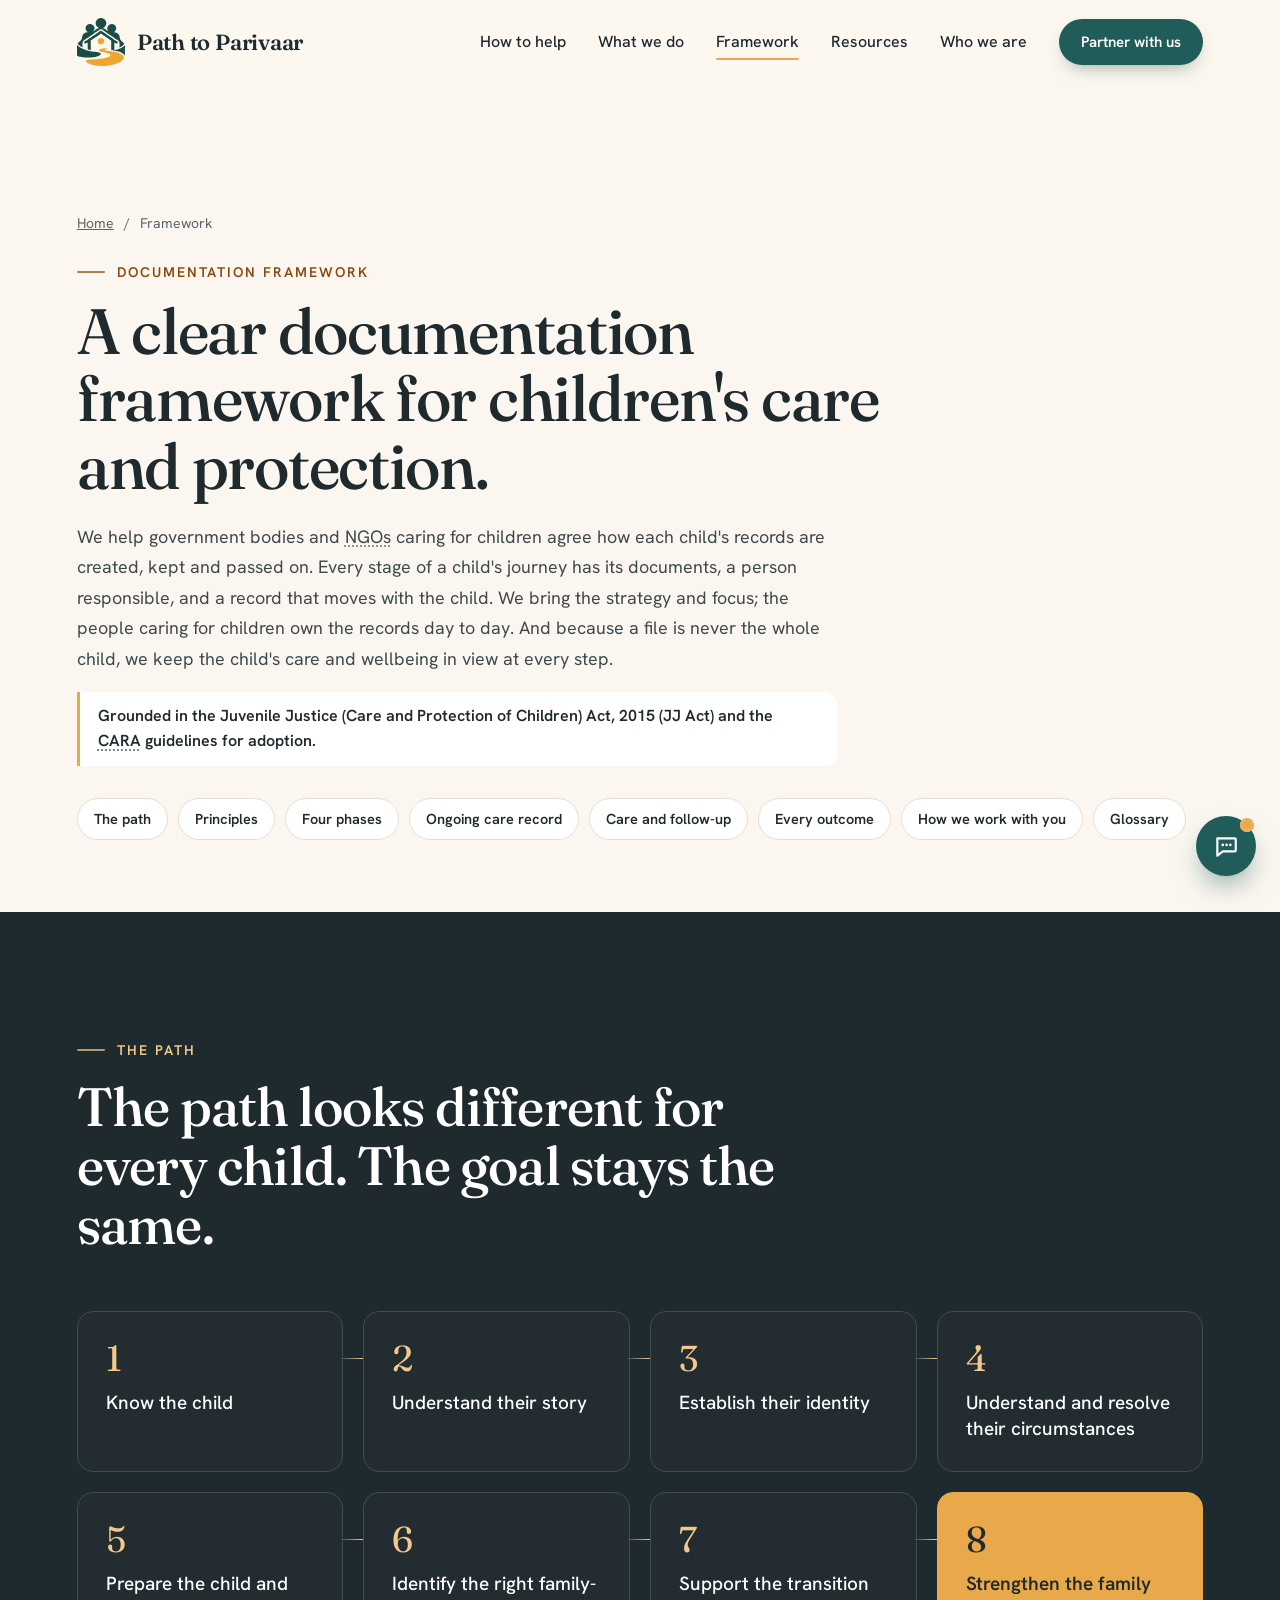
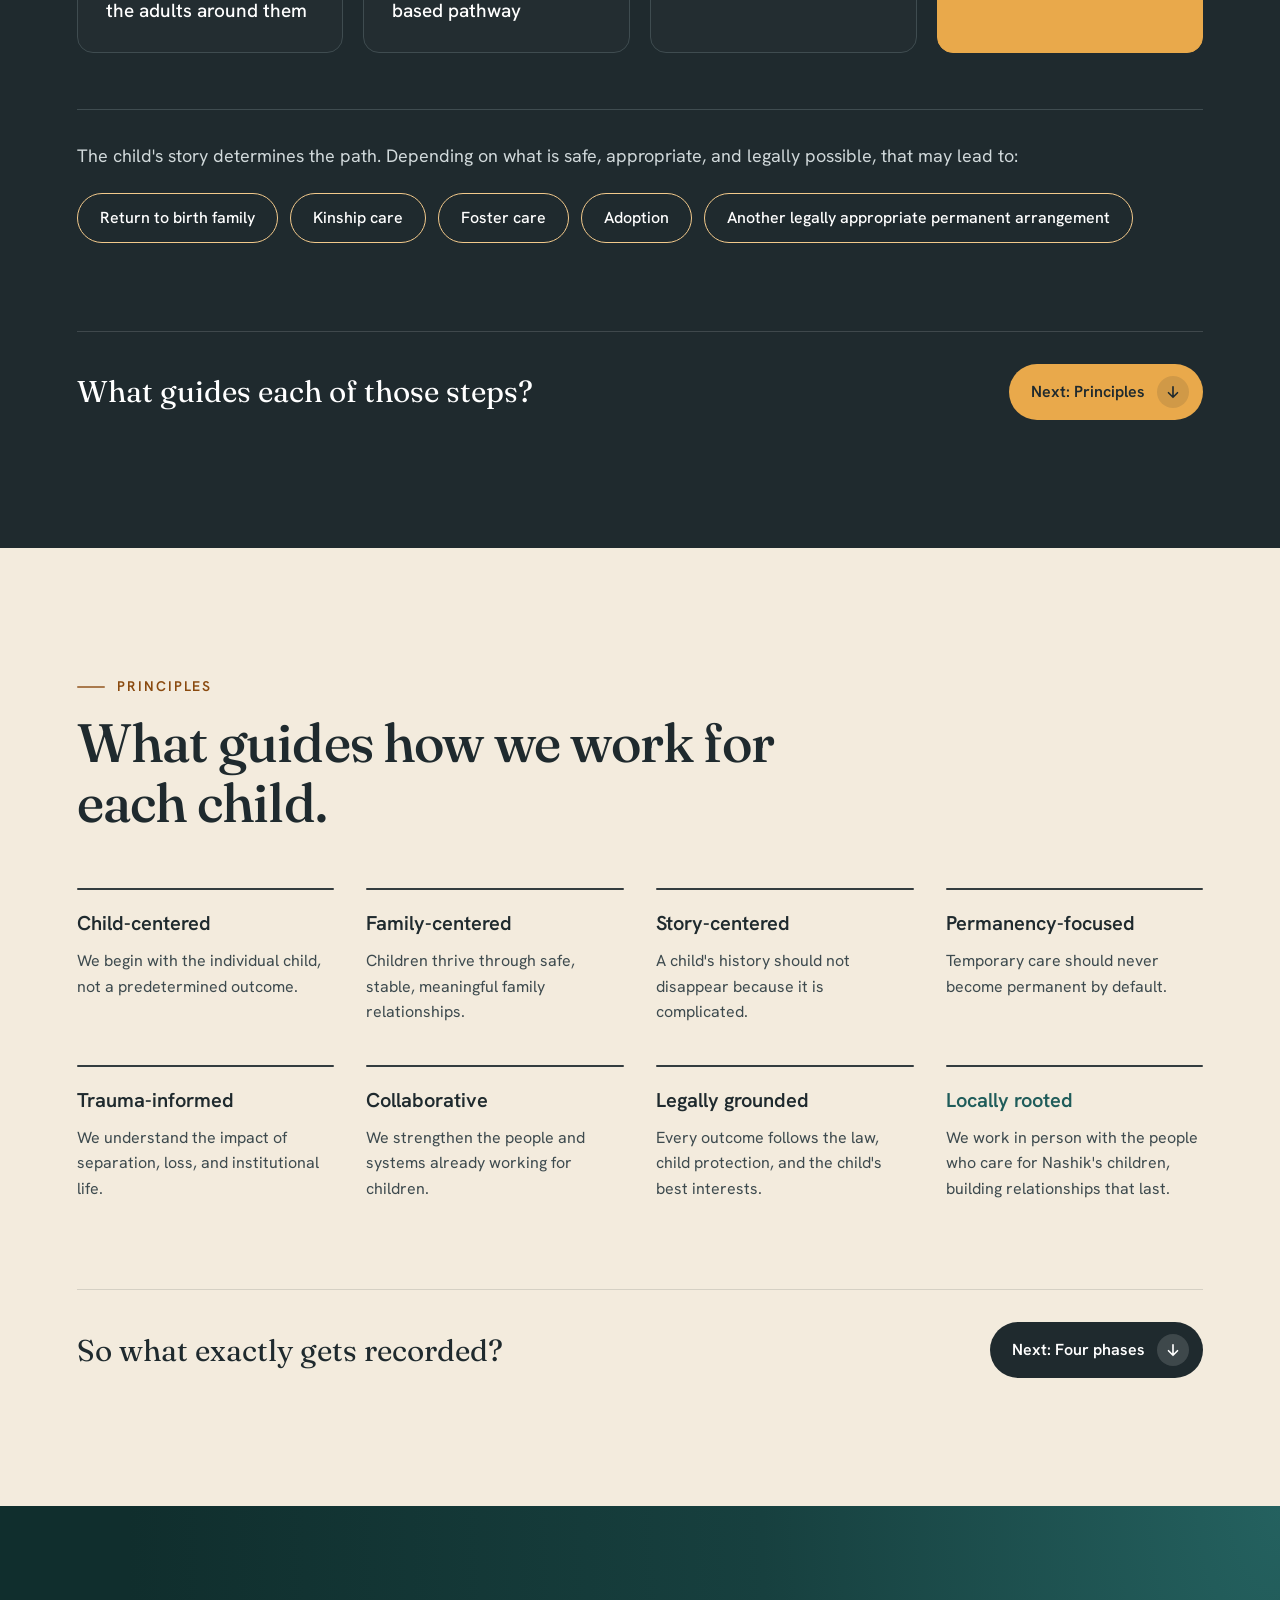
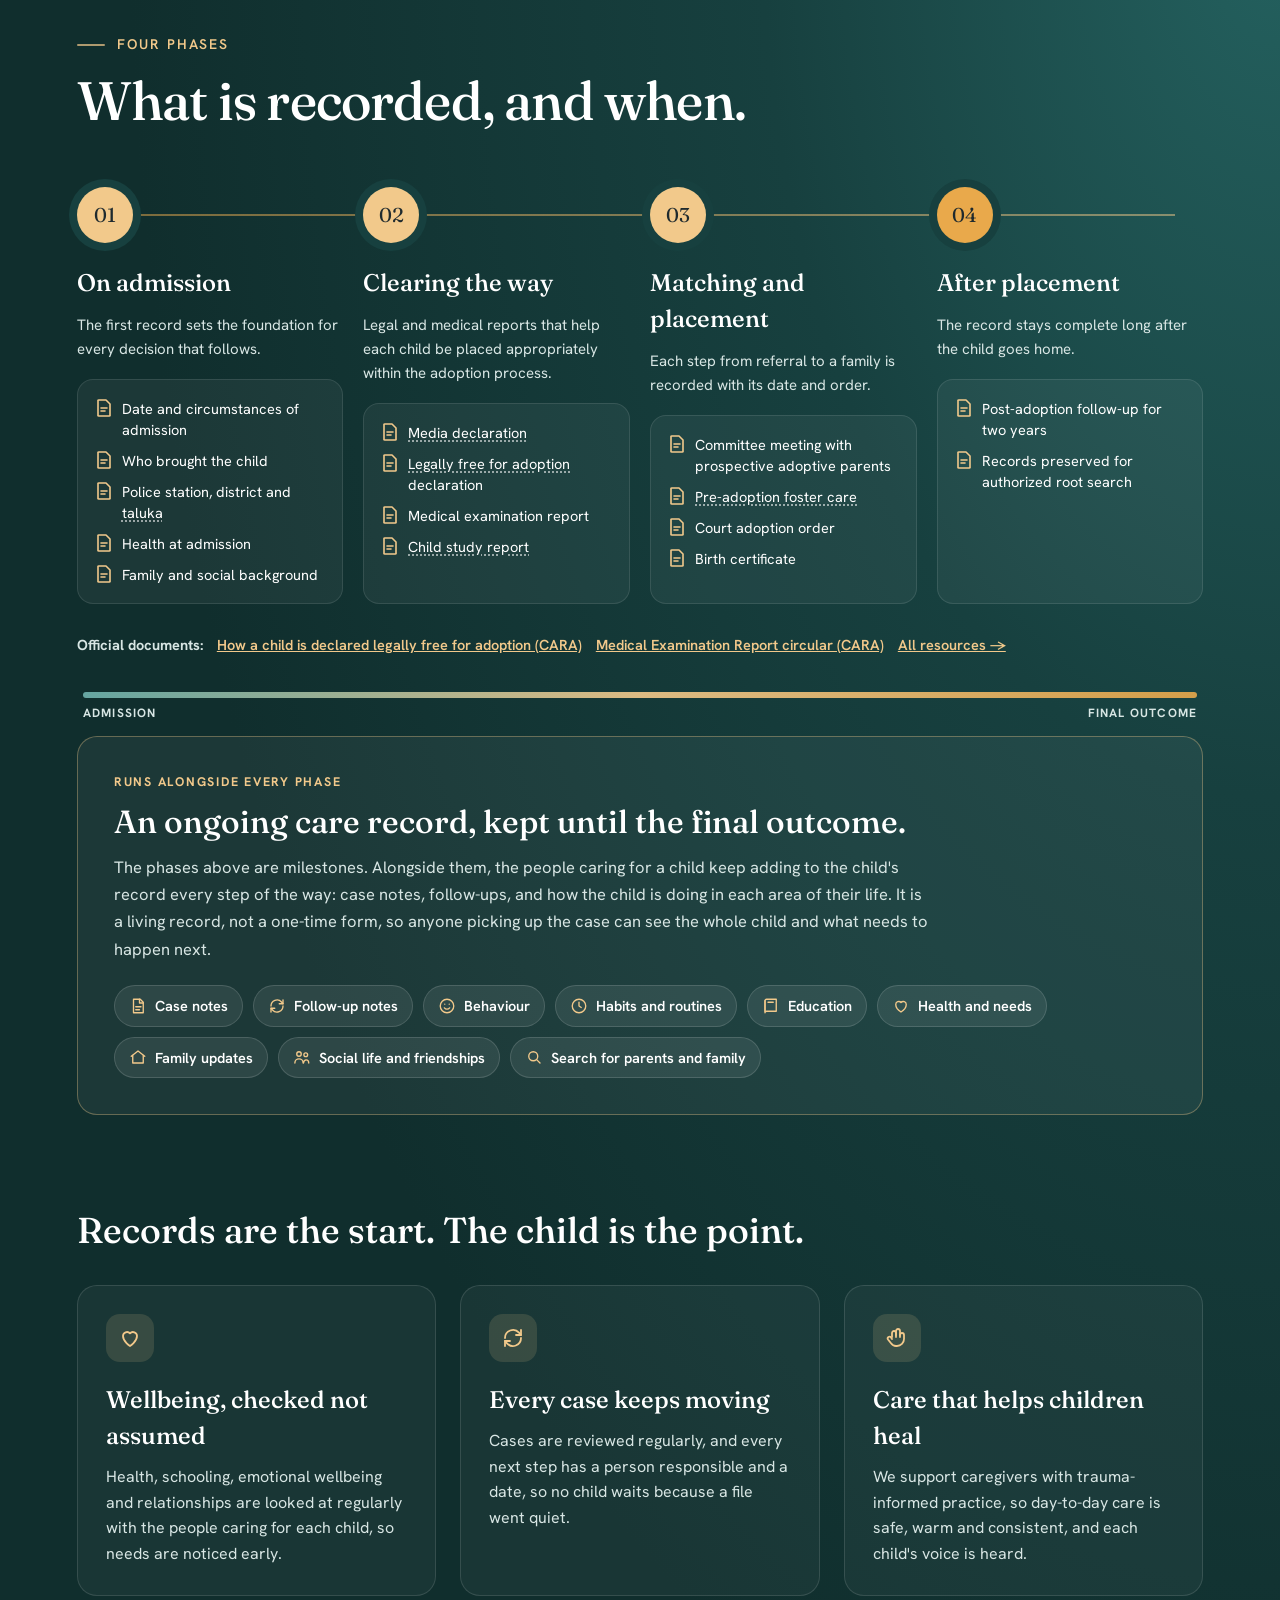
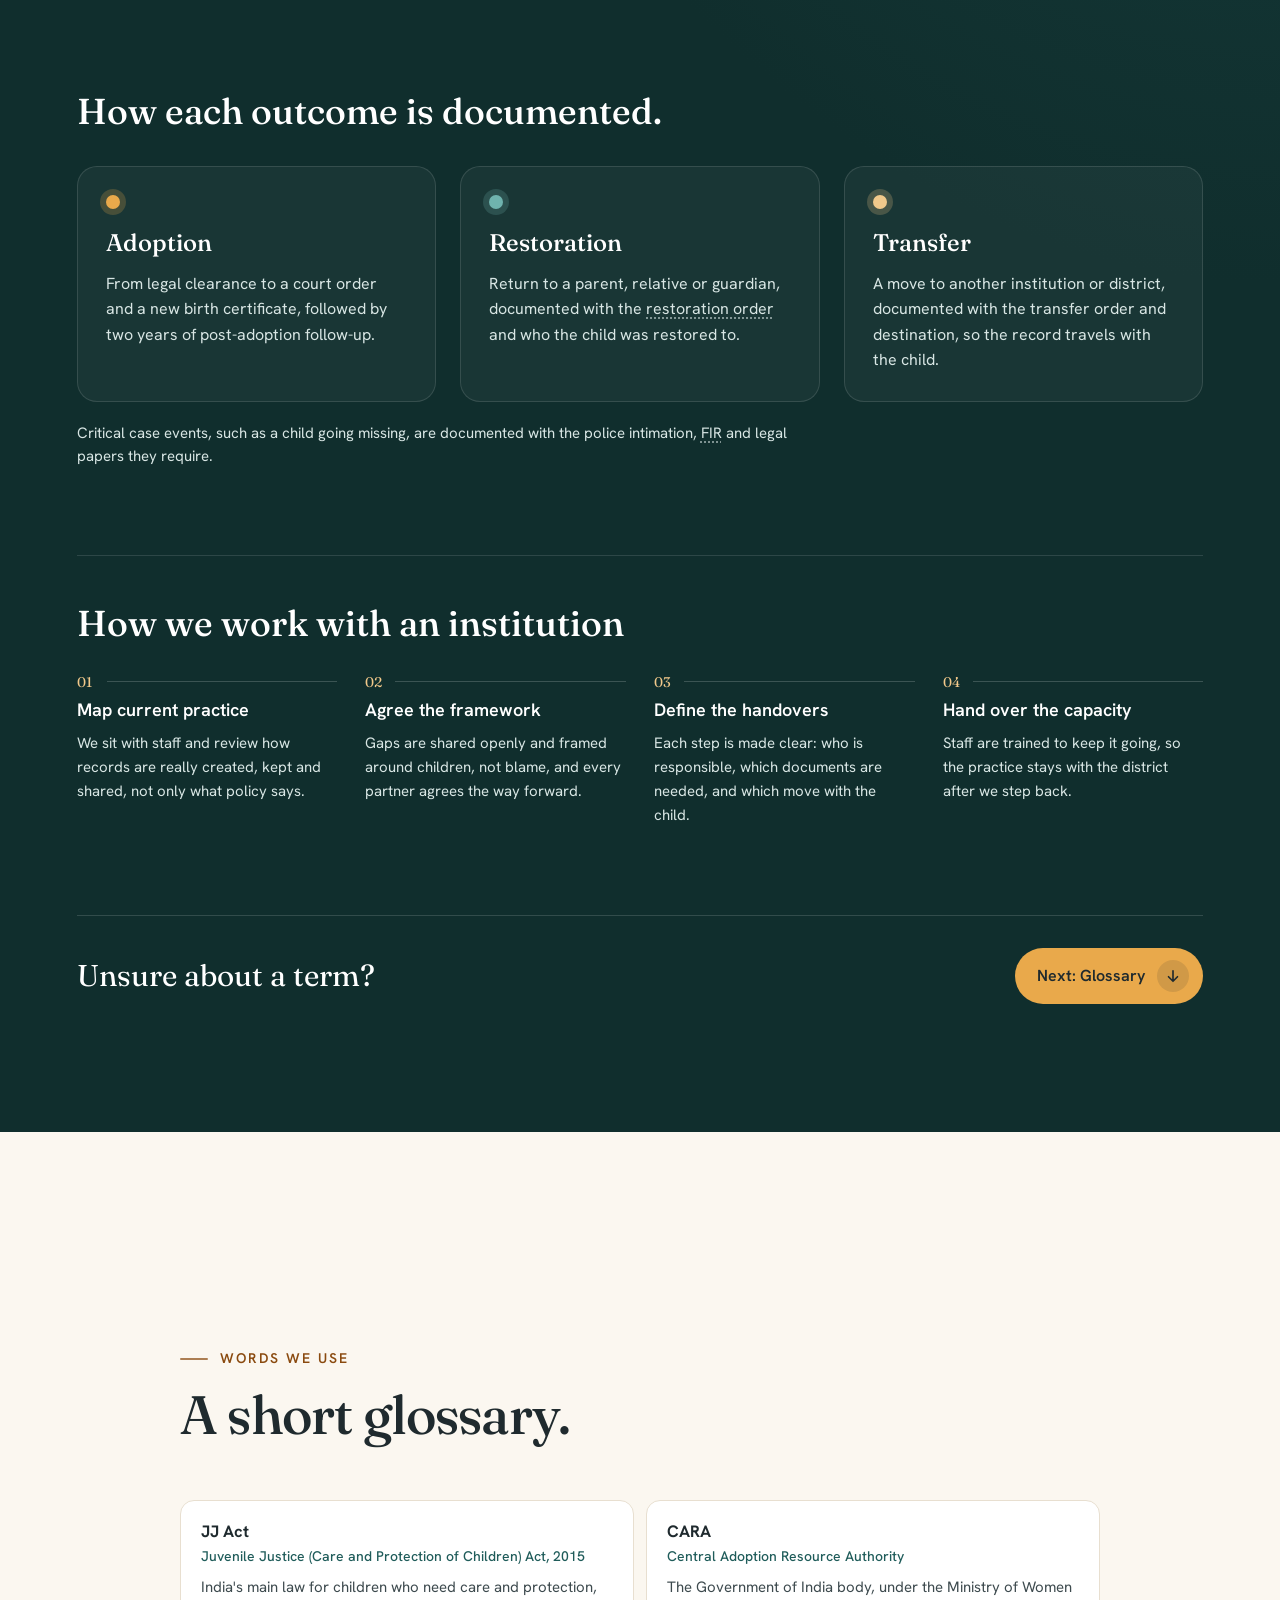
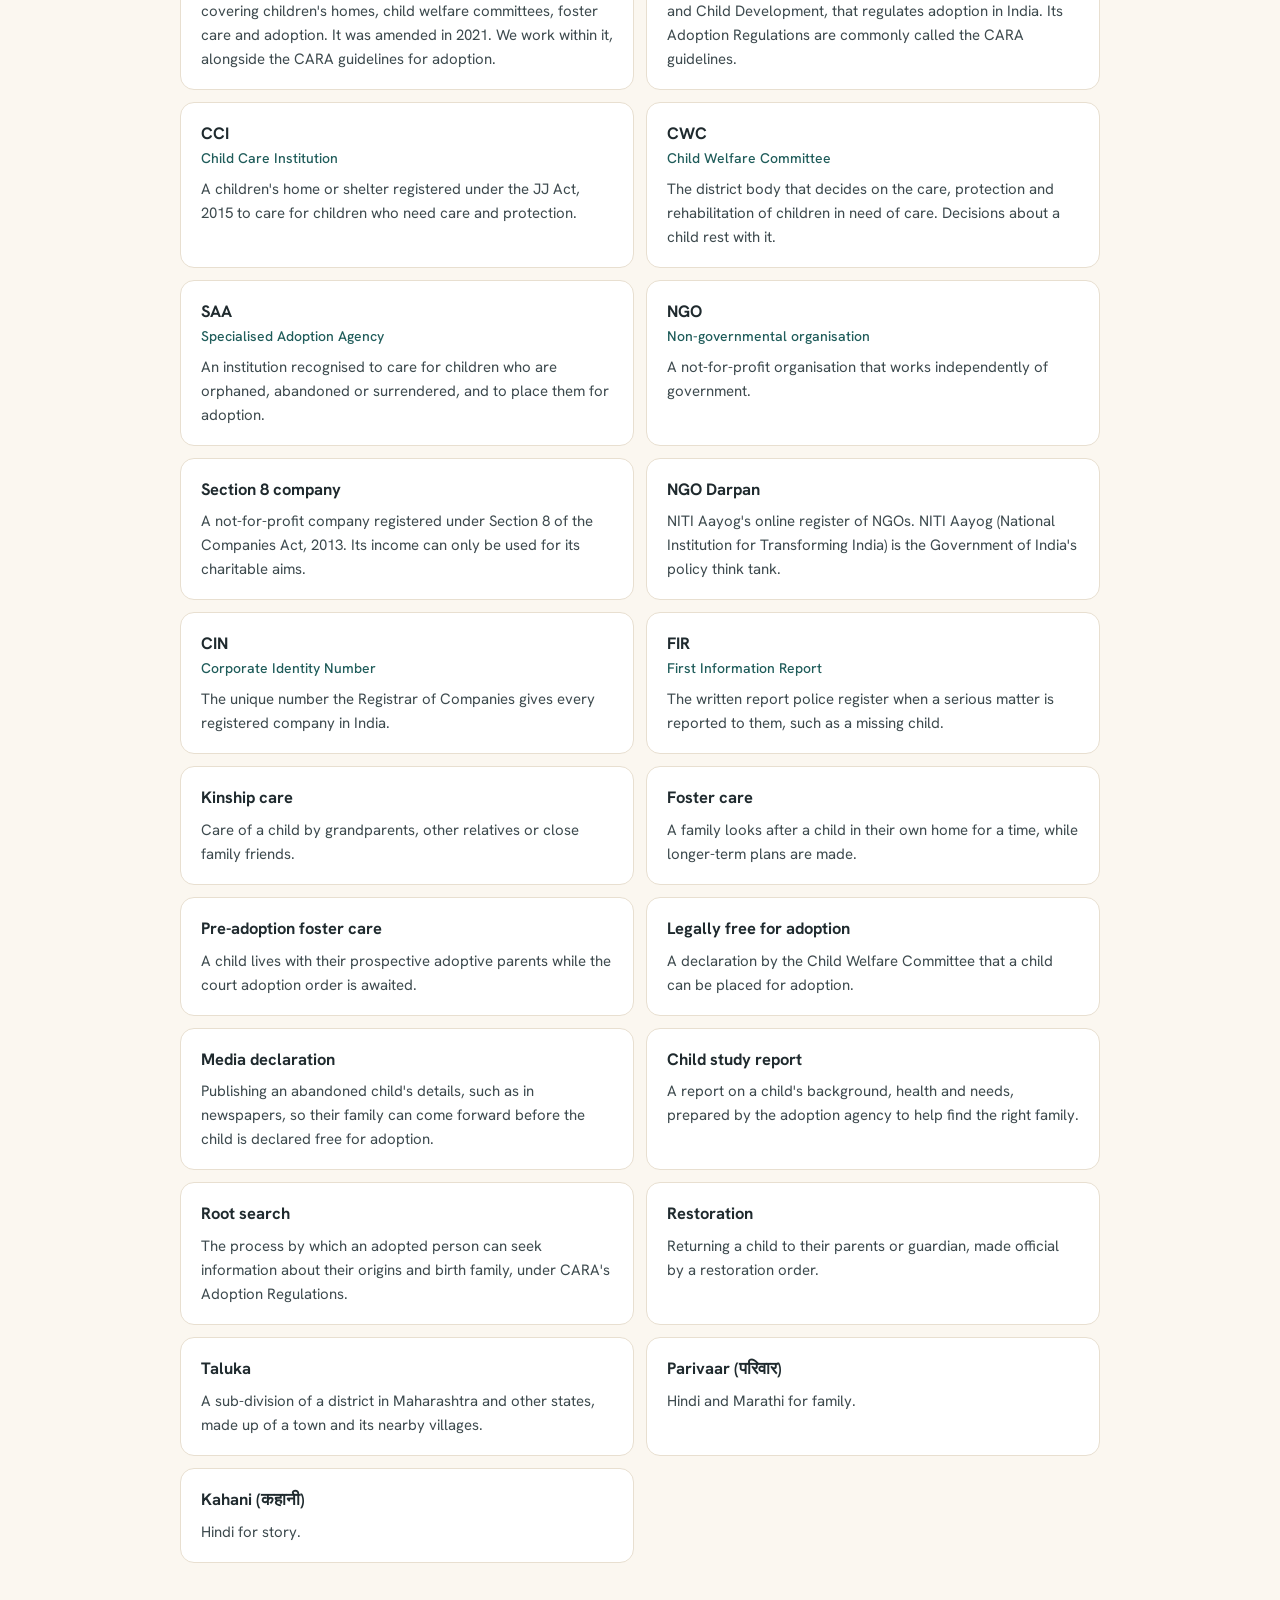
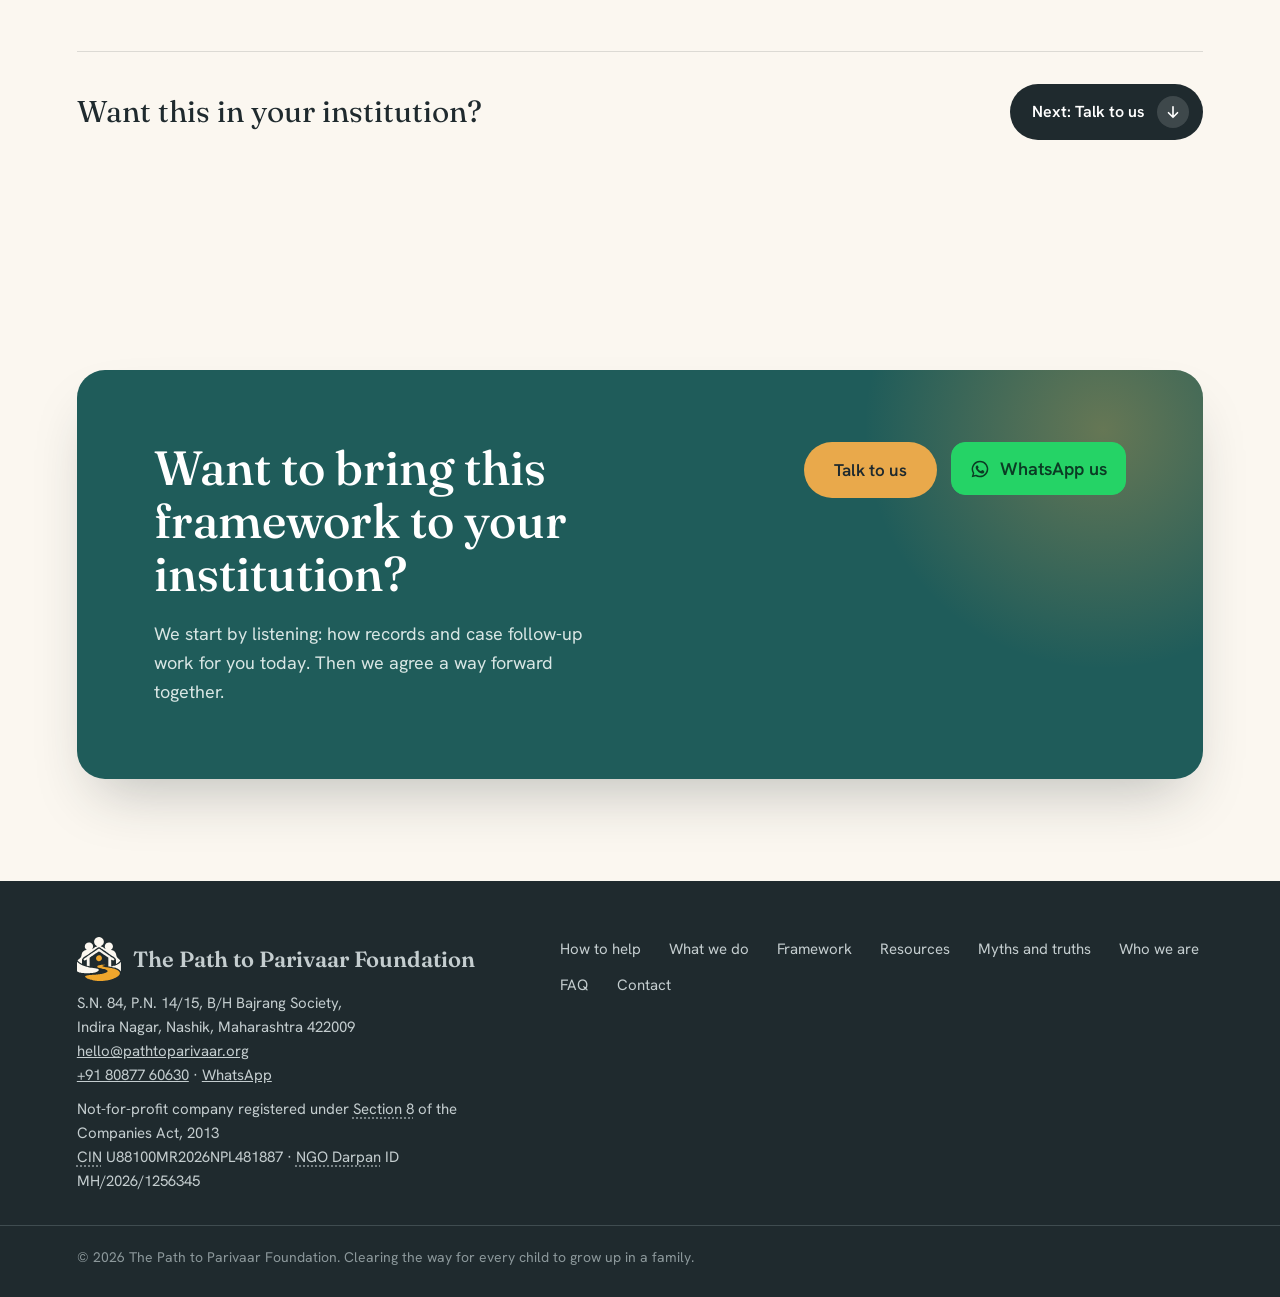
==== commit e277a5b7: "Add Myths and truths and Resources pages, with links across the site - myths.html: 10 myths with tap" ====
--- a/framework.html
+++ b/framework.html
@@ -60,8 +60,8 @@
       <a href="index.html#involved" class="nav-link">How to help</a>
       <a href="index.html#work" class="nav-link">What we do</a>
       <a href="framework.html" class="nav-link is-active" aria-current="page">Framework</a>
+      <a href="resources.html" class="nav-link">Resources</a>
       <a href="index.html#team" class="nav-link">Who we are</a>
-      <a href="index.html#faq" class="nav-link">FAQ</a>
       <a href="index.html#contact" class="btn btn-primary btn-sm">Partner with us</a>
     </nav>
     <button class="menu-toggle" id="menu-toggle" aria-label="Open menu" aria-expanded="false" aria-controls="main-nav">
@@ -187,6 +187,8 @@
       </li>
     </ol>
 
+    <p class="fw-related reveal"><span>Official documents:</span> <a href="assets/docs/cara-lfa-orphan-abandoned-child.pdf" target="_blank" rel="noopener">How a child is declared legally free for adoption (CARA)</a> <a href="assets/docs/cara-mer-circular-2017.pdf" target="_blank" rel="noopener">Medical Examination Report circular (CARA)</a> <a href="resources.html">All resources →</a></p>
+
     <div class="fw-parallel reveal" id="care-record">
       <div class="fw-parallel-track" aria-hidden="true"><span class="fw-pt-line"></span><span class="fw-pt-pulse"></span><span class="fw-pt-start">Admission</span><span class="fw-pt-end">Final outcome</span></div>
       <div class="fw-parallel-body">
@@ -326,9 +328,10 @@
       <a href="index.html#involved">How to help</a>
       <a href="index.html#work">What we do</a>
       <a href="framework.html">Framework</a>
+      <a href="resources.html">Resources</a>
+      <a href="myths.html">Myths and truths</a>
       <a href="index.html#team">Who we are</a>
       <a href="index.html#faq">FAQ</a>
-      <a href="#glossary">Glossary</a>
       <a href="index.html#contact">Contact</a>
     </nav>
   </div>
@@ -364,7 +367,7 @@
       <div class="chat-options">
         <button class="chat-option" data-topic="I represent an institution or agency and would like to start a partnership.">I represent an institution or agency</button>
         <button class="chat-option" data-topic="We are a family or caregiver looking for preparation and support.">We are a family or caregiver</button>
-        <button class="chat-option" data-topic="I would like to volunteer or support the work of Path to Parivaar.">I want to volunteer or support</button>
+        <button class="chat-option" data-topic="I am a social worker, case manager, counsellor or volunteer and would like to work with Path to Parivaar.">I'm a professional or volunteer</button>
         <button class="chat-option" data-topic="">Something else</button>
       </div>
     </div>
--- a/assets/css/styles.css
+++ b/assets/css/styles.css
@@ -280,6 +280,24 @@
   position: absolute; right: -80px; top: 30%; width: 380px; height: 380px; border-radius: 50%; pointer-events: none;
   background: radial-gradient(circle, rgba(233,169,75,.22), transparent 65%); animation: float-b 18s ease-in-out infinite;
 }
+/* slide 1 welcome card */
+.visual-welcome { justify-content: center; gap: clamp(22px, 4.5vh, 48px); }
+.visual-welcome::before {
+  content: ""; position: absolute; left: -120px; top: -140px; width: 460px; height: 460px; border-radius: 50%; pointer-events: none;
+  background: radial-gradient(circle, rgba(233,169,75,.22), transparent 65%); animation: float-b 18s ease-in-out infinite;
+}
+.visual-welcome .card-mark { top: auto; bottom: -50px; right: -70px; margin-top: 0; width: clamp(280px, 28vw, 420px); opacity: .08; }
+.vc-top { position: relative; display: flex; align-items: center; gap: clamp(18px, 2.4vw, 32px); }
+.medallion {
+  position: relative; flex-shrink: 0; width: clamp(92px, min(10vw, 15vh), 150px); aspect-ratio: 1; border-radius: 50%;
+  display: grid; place-items: center; background: rgba(255,255,255,.07);
+  box-shadow: 0 0 0 1px rgba(242,201,139,.35), 0 18px 40px -18px rgba(0,0,0,.5), inset 0 0 40px rgba(242,201,139,.12);
+  animation: word-float 7s ease-in-out infinite;
+}
+.medallion img { width: 66%; height: auto; }
+.medallion-ring { position: absolute; inset: -9px; border-radius: 50%; border: 1.5px dashed rgba(242,201,139,.45); animation: spin-slow 40s linear infinite; }
+.visual-welcome .word-feature { animation: none; }
+.visual-welcome .visual-body { padding-top: clamp(18px, 3.5vh, 36px); border-top: 1px solid rgba(255,255,255,.16); }
 .word-feature { position: relative; display: flex; flex-direction: column; gap: 10px; animation: word-float 7s ease-in-out infinite; }
 @keyframes word-float { 0%,100% { transform: translateY(0); } 50% { transform: translateY(-5px); } }
 .word-deva {
@@ -795,6 +813,86 @@
 .rail a:hover span, .rail a:focus-visible span, .rail a.is-active span.flash { opacity: 1; transform: translate(0, -50%); }
 @media (max-width: 1180px) { .rail { display: none; } }
 
+/* ---------- Myths and truths ---------- */
+.myth-grid { display: grid; grid-template-columns: repeat(2, minmax(0, 1fr)); gap: 16px; align-items: start; }
+.myth-grid-3 { grid-template-columns: repeat(3, minmax(0, 1fr)); }
+.myth {
+  border-radius: var(--radius); background: var(--white); border: 1px solid var(--line); box-shadow: var(--shadow-sm);
+  transition: box-shadow .4s var(--ease), transform .4s var(--ease-out), border-color .3s var(--ease);
+}
+.myth:hover { transform: translateY(-3px); box-shadow: var(--shadow-md); }
+.myth summary { list-style: none; cursor: pointer; padding: 24px 26px 22px; display: flex; flex-direction: column; gap: 10px; }
+.myth summary::-webkit-details-marker { display: none; }
+.myth-tag, .truth-tag { align-self: flex-start; font-size: 12px; font-weight: 700; letter-spacing: .14em; text-transform: uppercase; padding: 5px 10px; border-radius: 999px; }
+.myth-tag { background: #F6E3D3; color: var(--rust); }
+.truth-tag { background: rgba(31,92,90,.12); color: var(--teal); }
+.myth-q { font-family: var(--serif); font-size: clamp(19px, 1.7vw, 22px); line-height: 1.35; color: var(--ink); }
+.myth-hint { display: inline-flex; align-items: center; gap: 8px; font-size: 14.5px; font-weight: 600; color: var(--teal); }
+.myth-hint span { display: grid; place-items: center; width: 22px; height: 22px; border-radius: 50%; background: var(--sand); transition: transform .4s var(--ease-out), background .3s var(--ease); }
+.myth[open] { border-color: rgba(31,92,90,.35); }
+.myth[open] .myth-q { text-decoration: line-through; text-decoration-color: rgba(138,74,15,.45); text-decoration-thickness: 1.5px; color: var(--ink-3); }
+.myth[open] .myth-hint { display: none; }
+.myth-truth { margin: 0 26px 24px; padding: 18px 20px; border-radius: 14px; background: #EEF5F4; display: flex; flex-direction: column; gap: 8px; }
+.myth[open] .myth-truth { animation: faq-in .45s var(--ease-out); }
+.myth-truth p { font-size: 16.5px; line-height: 1.6; color: var(--ink); }
+
+.fear-grid { display: grid; grid-template-columns: repeat(2, minmax(0, 1fr)); gap: 16px; }
+.fear { padding: 24px 26px; border-radius: var(--radius); background: var(--white); border: 1px solid var(--line); display: flex; flex-direction: column; gap: 12px; }
+.fear-q { font-family: var(--serif); font-size: clamp(19px, 1.7vw, 22px); line-height: 1.3; }
+.fear-a { font-size: 16px; line-height: 1.6; color: var(--ink-2); padding-left: 16px; border-left: 3px solid var(--amber); }
+.fear-a span { display: block; font-size: 12px; font-weight: 700; letter-spacing: .14em; text-transform: uppercase; color: var(--teal); margin-bottom: 4px; }
+
+.phrase-grid { display: grid; grid-template-columns: repeat(2, minmax(0, 1fr)); gap: 16px; }
+.phrase { margin: 0; padding: 26px 28px; border-radius: var(--radius); background: rgba(255,255,255,.05); border: 1px solid rgba(255,255,255,.12); display: flex; flex-direction: column; gap: 14px; }
+.phrase blockquote { margin: 0; font-family: var(--serif); font-size: clamp(20px, 1.9vw, 24px); line-height: 1.3; color: var(--white); }
+.phrase-tr { display: block; margin-top: 6px; font-family: var(--sans); font-size: 14.5px; font-style: italic; color: var(--teal-soft); }
+.phrase figcaption { font-size: 16px; line-height: 1.6; color: var(--gold); }
+
+.barrier-grid { list-style: none; margin: 0; padding: 0; display: grid; grid-template-columns: repeat(3, minmax(0, 1fr)); gap: 16px; }
+.barrier { padding: 22px 24px; border-radius: var(--radius); background: var(--white); border: 1px solid var(--line); display: flex; flex-direction: column; gap: 8px; }
+.barrier-num { font-family: var(--serif); font-size: 18px; color: var(--rust); }
+.barrier h3 { font-size: 18px; font-weight: 600; }
+.barrier p { font-size: 15px; line-height: 1.6; color: var(--ink-2); }
+
+/* ---------- Resources ---------- */
+.feature-guide {
+  display: grid; grid-template-columns: minmax(0, 1fr) minmax(0, 1.1fr); border-radius: var(--radius-lg); overflow: hidden;
+  background: var(--white); border: 1px solid var(--line); box-shadow: var(--shadow-sm); text-decoration: none; color: var(--ink);
+  transition: transform .5s var(--ease-out), box-shadow .5s var(--ease-out);
+}
+.feature-guide:hover { transform: translateY(-4px); box-shadow: var(--shadow-md); color: var(--ink); }
+.feature-guide:hover .link-arrow span { transform: translateX(6px); }
+.fg-art { position: relative; padding: clamp(28px, 4vw, 48px); background: radial-gradient(120% 100% at 100% 0%, #2B7471 0%, var(--teal) 50%, #133D3C 100%); display: flex; flex-direction: column; justify-content: center; gap: 12px; color: var(--white); }
+.fg-chip { align-self: flex-start; font-size: 12px; font-weight: 700; letter-spacing: .14em; text-transform: uppercase; padding: 5px 10px; border-radius: 999px; }
+.fg-myth { background: rgba(255,255,255,.14); color: var(--gold); }
+.fg-truth { background: var(--amber); color: var(--ink); margin-top: 10px; }
+.fg-line { font-family: var(--serif); font-size: clamp(20px, 2vw, 26px); line-height: 1.3; }
+.fg-line:not(.fg-line-t) { text-decoration: line-through; text-decoration-color: rgba(242,201,139,.6); opacity: .85; }
+.fg-body { padding: clamp(28px, 4vw, 48px); display: flex; flex-direction: column; justify-content: center; gap: 12px; }
+.fg-body h3 { font-family: var(--serif); font-size: clamp(28px, 3vw, 38px); font-weight: 500; line-height: 1.15; }
+.fg-body p:not(.doc-src) { font-size: 17px; line-height: 1.65; color: var(--ink-2); }
+.doc-src { font-size: 12.5px; font-weight: 700; letter-spacing: .12em; text-transform: uppercase; color: var(--rust); }
+
+.doc-grid { display: grid; grid-template-columns: repeat(3, minmax(0, 1fr)); gap: 24px; }
+.doc-card { display: flex; flex-direction: column; border-radius: var(--radius); overflow: hidden; background: var(--white); border: 1px solid var(--line); box-shadow: var(--shadow-sm); transition: transform .5s var(--ease-out), box-shadow .5s var(--ease-out); }
+.doc-card:hover { transform: translateY(-4px); box-shadow: var(--shadow-md); }
+.doc-cover { position: relative; display: block; height: 220px; overflow: hidden; background: var(--sand); }
+.doc-cover img { width: 100%; height: 100%; object-fit: cover; object-position: top; transition: transform .8s var(--ease-out); }
+.doc-card:hover .doc-cover img { transform: scale(1.04); }
+.doc-type { position: absolute; left: 14px; bottom: 14px; padding: 6px 10px; border-radius: 999px; background: rgba(31,42,46,.85); color: var(--white); font-size: 12.5px; font-weight: 600; }
+.doc-body { padding: 22px 24px 24px; display: flex; flex-direction: column; gap: 8px; flex-grow: 1; }
+.doc-body h3 { font-family: var(--serif); font-size: 21px; font-weight: 500; line-height: 1.25; }
+.doc-sub { font-size: 14px; font-weight: 600; color: var(--teal); }
+.doc-body > p:not(.doc-src):not(.doc-sub) { font-size: 15px; line-height: 1.6; color: var(--ink-2); }
+.doc-who b { color: var(--ink); }
+.doc-note { font-size: 13.5px !important; color: var(--ink-3) !important; padding: 10px 12px; border-radius: 10px; background: var(--cream); }
+.doc-actions { display: flex; flex-wrap: wrap; gap: 10px; margin-top: auto; padding-top: 8px; }
+.btn-ic { width: 18px; height: 18px; fill: none; stroke: currentColor; stroke-width: 2; stroke-linecap: round; stroke-linejoin: round; }
+.fw-related { margin-top: 26px; display: flex; flex-wrap: wrap; align-items: center; gap: 10px 14px; font-size: 14.5px; color: var(--teal-soft); }
+.fw-related span { font-weight: 700; }
+.fw-related a { color: var(--gold); font-weight: 600; }
+.fw-related a:hover { color: var(--white); }
+
 /* ---------- Terms and glossary ---------- */
 abbr.term {
   text-decoration: underline dotted; text-decoration-thickness: 1.5px; text-underline-offset: 3px;
@@ -1020,7 +1118,7 @@
   .hero-ctas .btn { height: clamp(46px, 6.2vh, 56px); }
   .slide-visual { min-height: 0; }
   .visual-card { min-height: 0; height: 100%; padding: clamp(22px, 4vh, 56px); gap: clamp(10px, 2.2vh, 28px); }
-  .word-deva { font-size: clamp(40px, min(6.6vw, 9vh), 104px); }
+  .word-deva { font-size: clamp(40px, min(6vw, 8.6vh), 100px); }
   .word-meta { font-size: clamp(13px, 1.8vh, 15px); }
   .visual-quote { font-size: clamp(22px, min(3.2vw, 4.6vh), 44px); }
   .visual-teal .visual-quote { font-size: clamp(19px, min(2.4vw, 3.6vh), 38px); }
@@ -1039,10 +1137,25 @@
   .oc-goal b { font-size: clamp(15px, 2vh, 18px); }
   .oc-goal span { font-size: clamp(16px, 2.3vh, 20px); }
   .hero-controls { bottom: clamp(14px, 2.6vh, 36px); }
+  /* Slide 1 has the least text, so it takes a larger scale to use the space well */
+  .slide[data-theme="teal"] .slide-copy { gap: clamp(16px, 3.4vh, 36px); }
+  .slide[data-theme="teal"] .eyebrow { font-size: clamp(14px, 1.9vh, 17px); }
+  .slide[data-theme="teal"] .hero-title { font-size: clamp(40px, min(6.4vw, 10.5vh), 112px); line-height: 1; }
+  .slide[data-theme="teal"] .hero-lead { font-size: clamp(16px, min(1.7vw, 2.75vh), 25px); max-width: 640px; }
+  .slide[data-theme="teal"] .hero-ctas .btn { height: clamp(50px, 7.4vh, 66px); padding: 0 clamp(26px, 2.4vw, 38px); font-size: clamp(16px, 2.1vh, 19px); }
+  .visual-welcome { gap: clamp(22px, 5vh, 56px); }
+  .visual-welcome .medallion { width: clamp(100px, min(11vw, 18vh), 180px); }
+  .visual-welcome .word-deva { font-size: clamp(48px, min(7.4vw, 11.5vh), 124px); }
+  .visual-welcome .word-meta { font-size: clamp(15px, 2.5vh, 22px); flex-direction: column; align-items: flex-start; gap: 2px; }
+  .visual-welcome .word-meta span, .visual-welcome .word-meta em { white-space: nowrap; }
+  .visual-welcome .word-meta em { padding-left: 0; border-left: 0; }
+  .visual-welcome .visual-quote { font-size: clamp(22px, min(2.9vw, 4.6vh), 48px); }
+  .visual-welcome .visual-text { font-size: clamp(14px, 2.2vh, 19px); }
   .scroll-cue { bottom: clamp(20px, 3vh, 44px); }
 }
 
 @media (max-width: 1180px) {
+  .myth-grid-3, .barrier-grid, .doc-grid { grid-template-columns: repeat(2, minmax(0, 1fr)); }
   .fw-phases, .fw-steps { grid-template-columns: repeat(2, minmax(0, 1fr)); row-gap: 40px; }
   .fw-phases::before { display: none; }
   .main-nav { gap: 22px; font-size: 15px; }
@@ -1079,6 +1192,7 @@
   .path-step::after { display: none; }
   .contact { grid-template-columns: 1fr; gap: 40px; }
   .contact-row { grid-template-columns: 1fr; }
+  .myth-grid, .myth-grid-3, .fear-grid, .phrase-grid, .barrier-grid, .doc-grid, .feature-guide { grid-template-columns: 1fr; }
   .next-link { width: 100%; justify-content: space-between; }
   .cta-actions { justify-content: flex-start; }
   .team-grid { grid-template-columns: 1fr; }
@@ -1095,6 +1209,12 @@
   .brand-mark { width: 40px; height: 40px; }
   .visual-text { font-size: 15px; }
   .records { height: 170px; }
+  .medallion { width: 76px; }
+  .visual-welcome .word-deva { font-size: 50px; }
+  .visual-welcome .word-meta { flex-direction: column; align-items: flex-start; gap: 2px; font-size: 16px; }
+  .visual-welcome .word-meta span, .visual-welcome .word-meta em { white-space: nowrap; }
+  .visual-welcome .word-meta em { padding-left: 0; border-left: 0; }
+  .medallion-ring { inset: -6px; }
   .card-mark { width: 200px; right: -50px; top: auto; bottom: -30px; margin-top: 0; opacity: .07; }
   .record { width: 230px; left: calc(var(--i) * 22px); top: calc(var(--i) * 36px); padding: 14px 16px; }
   .outcomes { grid-template-columns: repeat(2, minmax(0, 1fr)); }
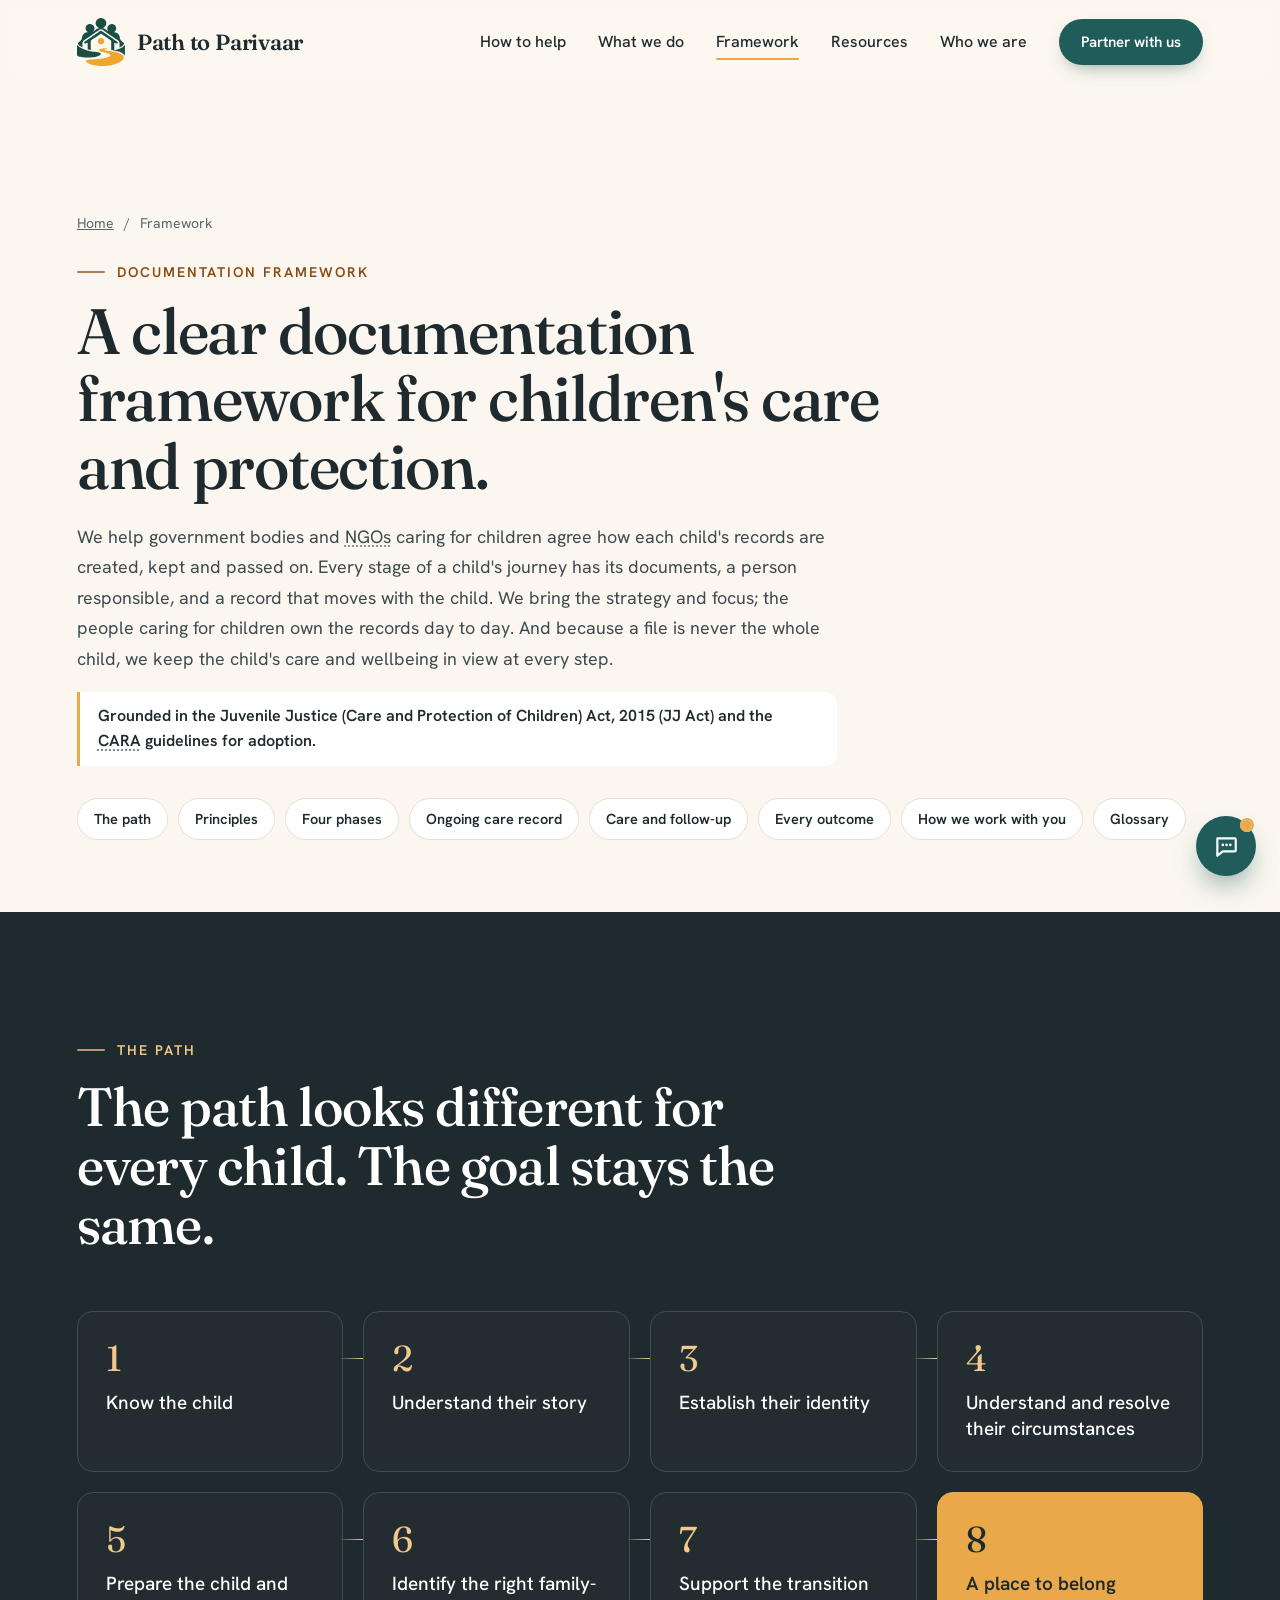
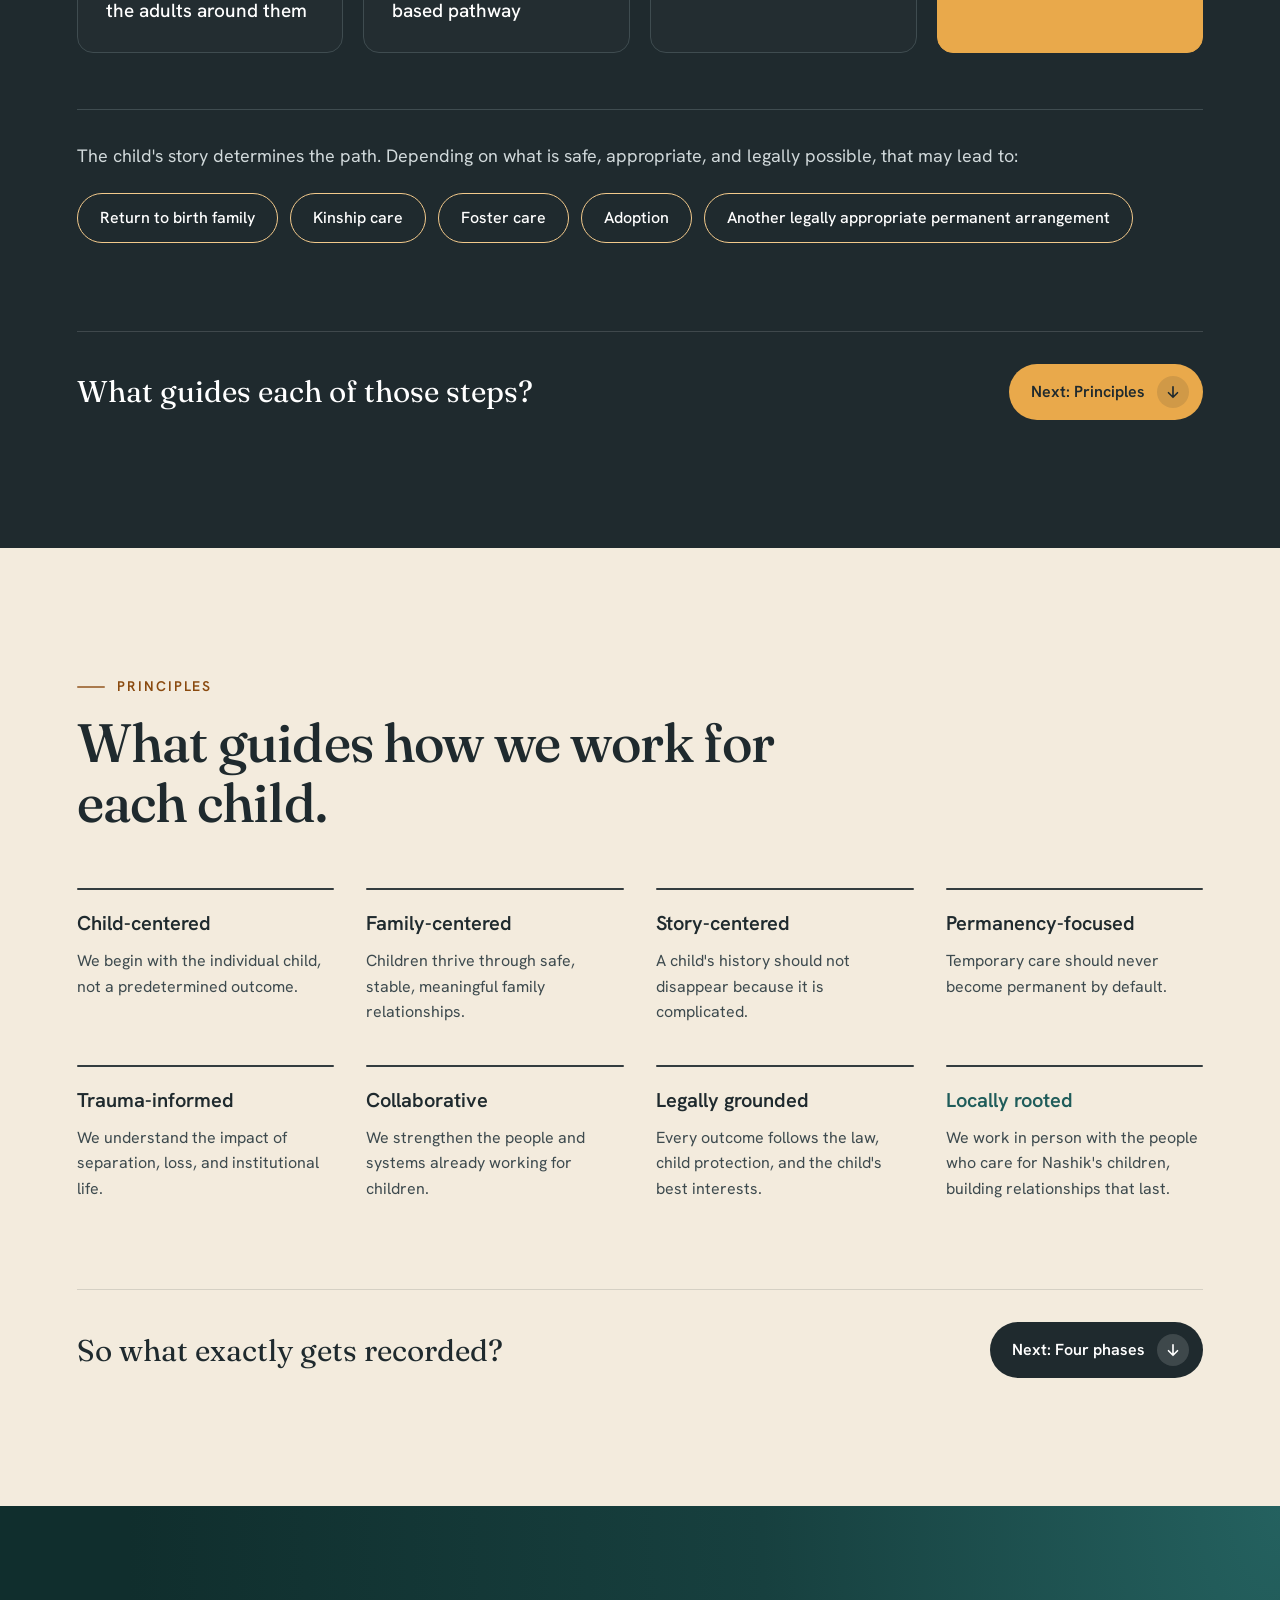
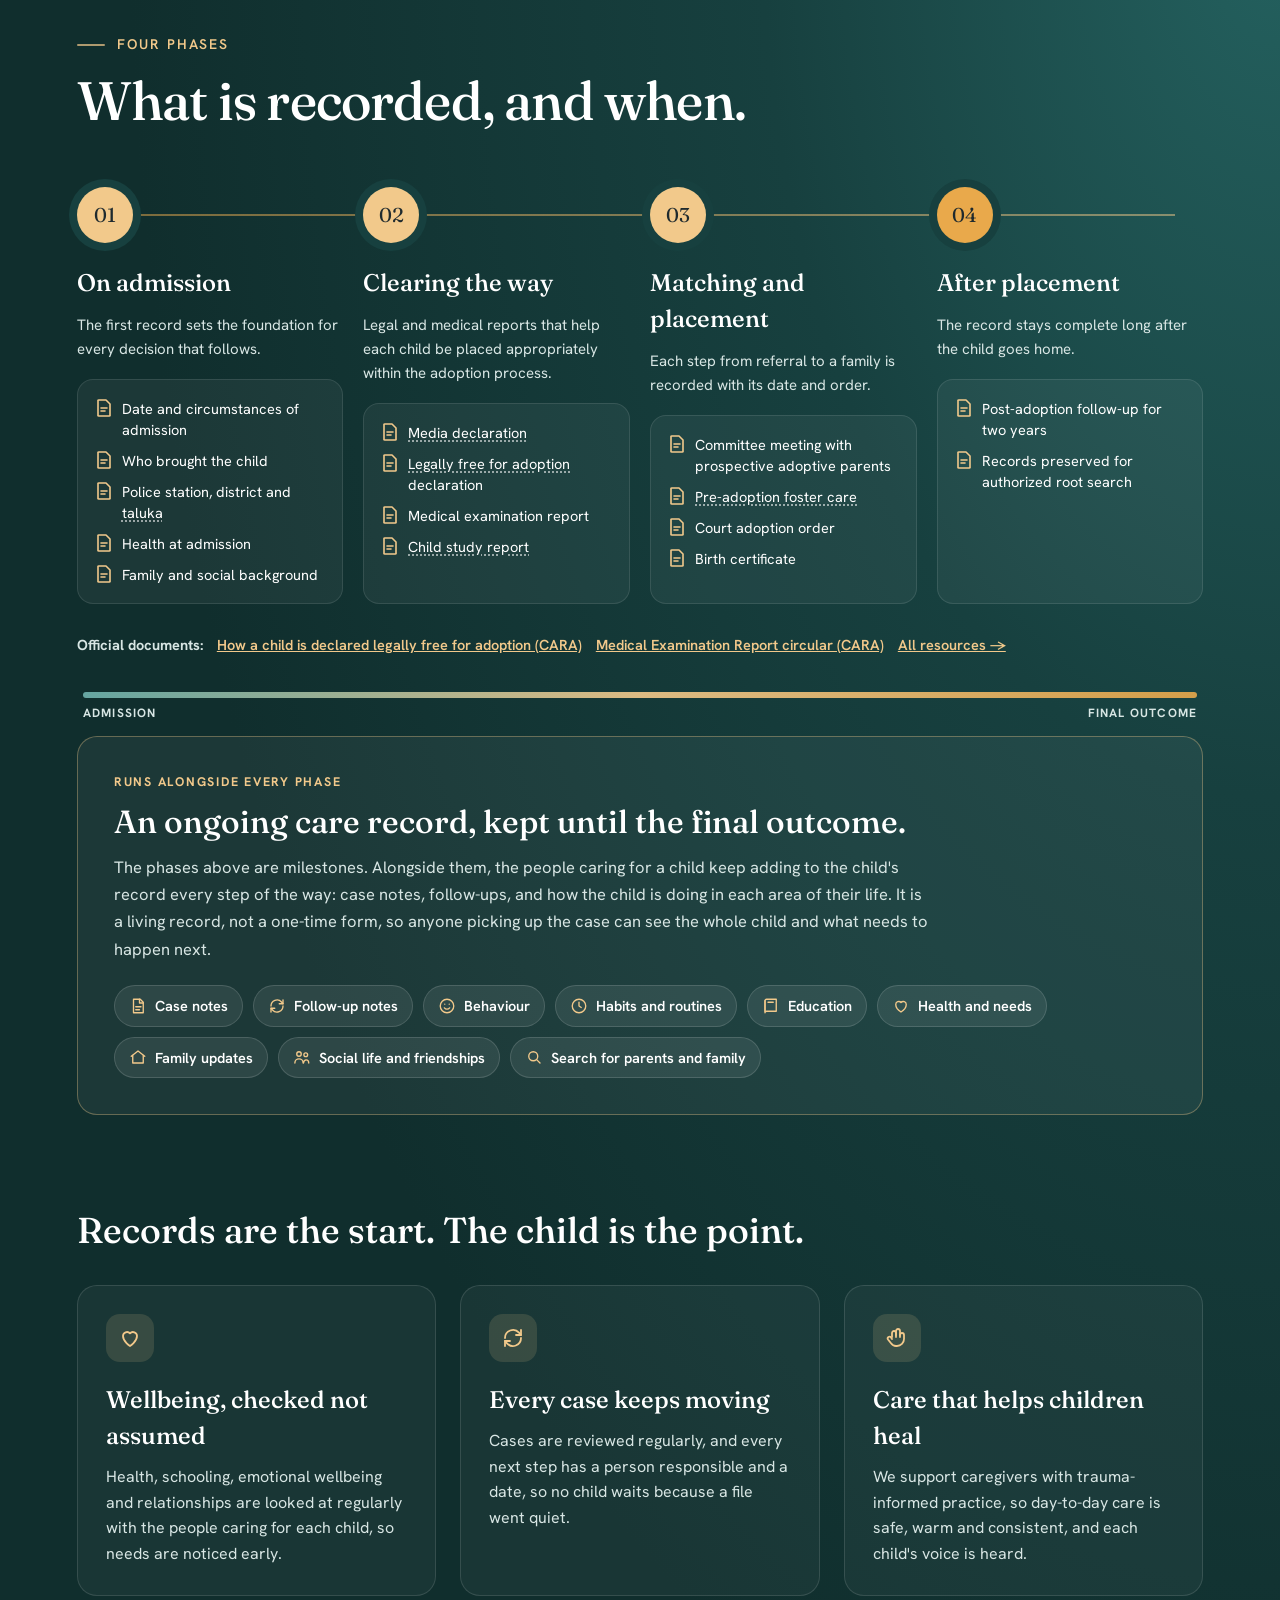
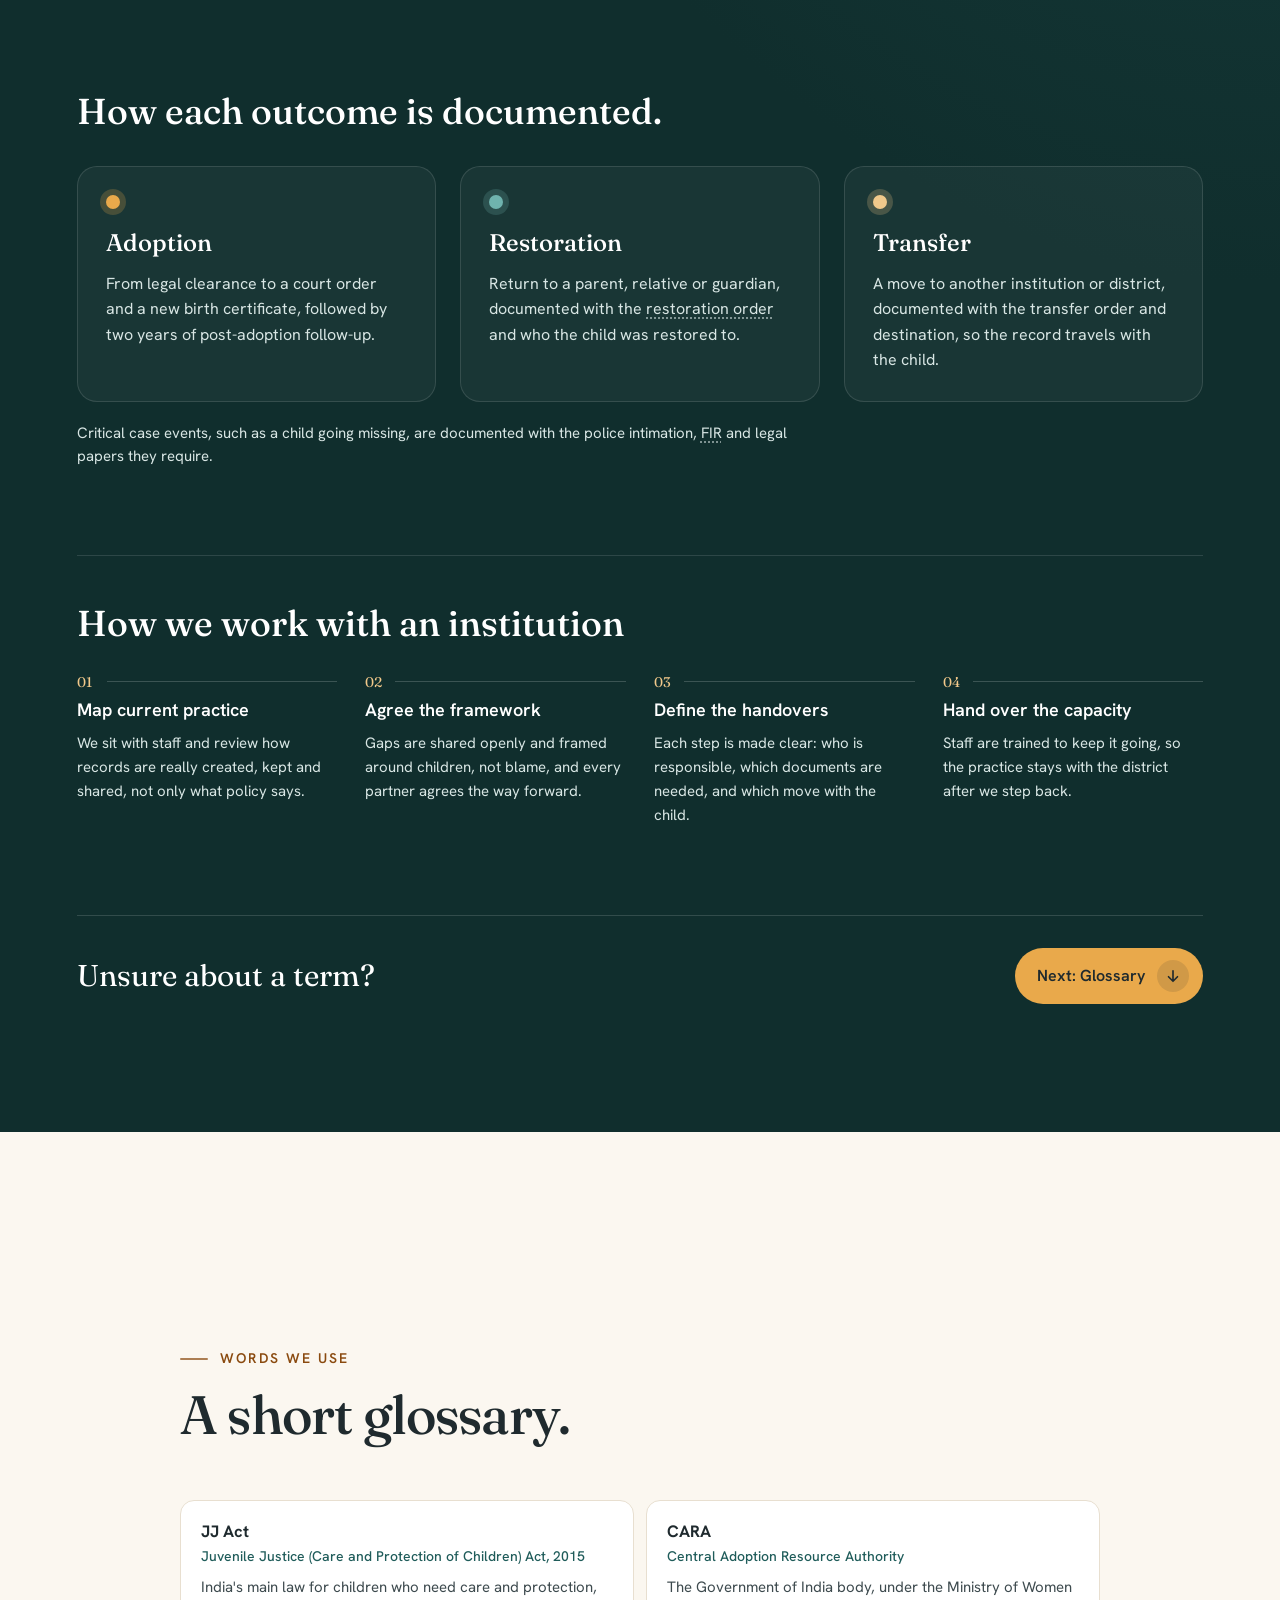
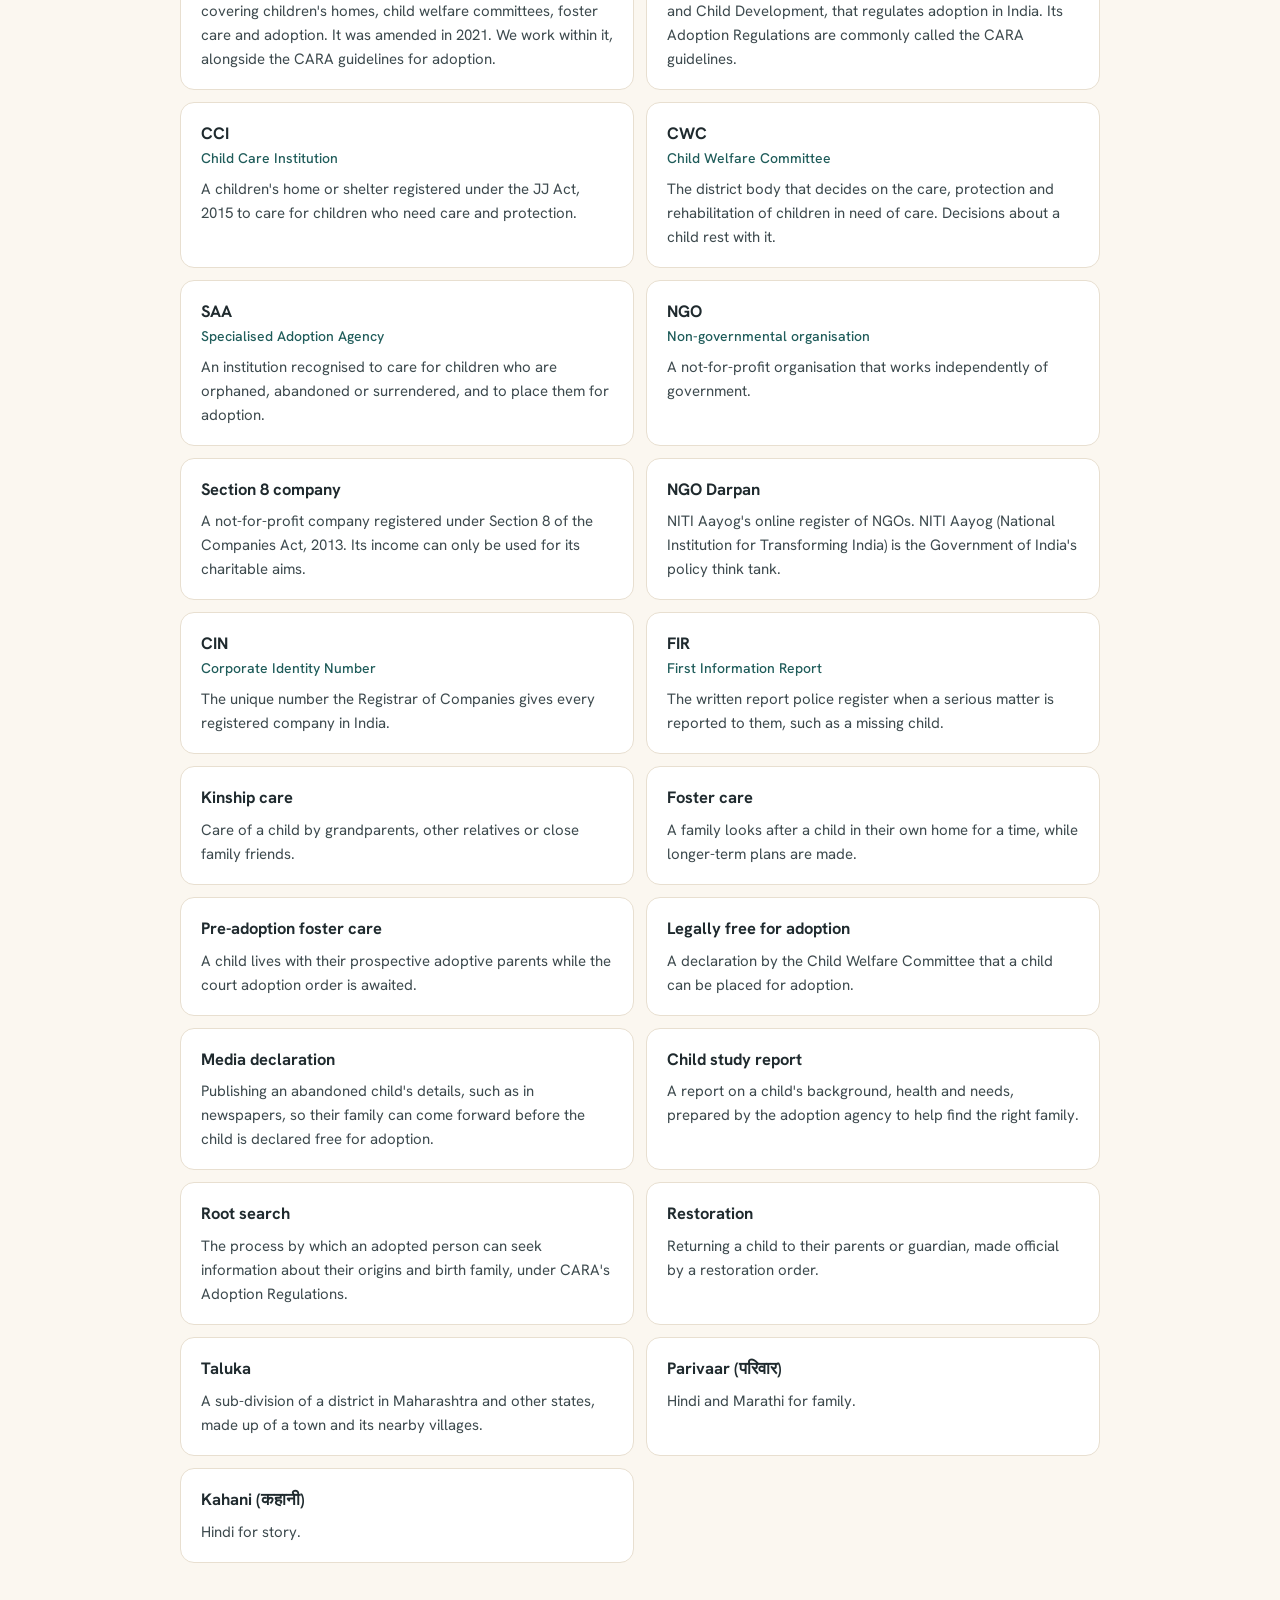
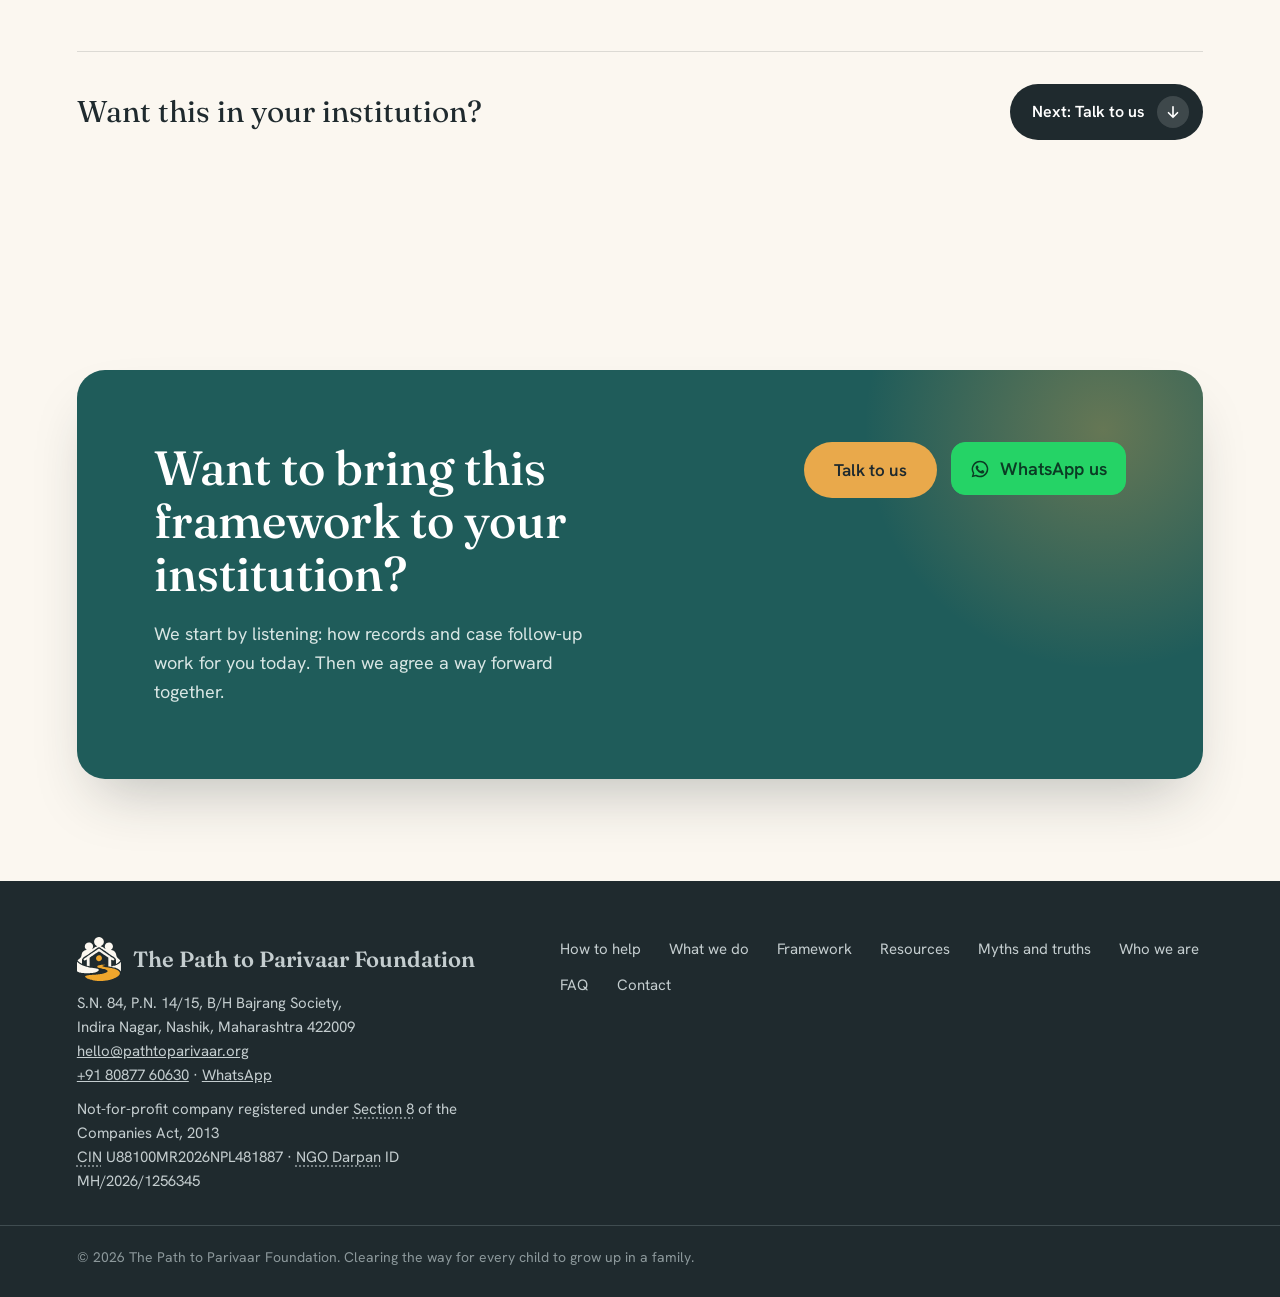
==== commit 016346af: "Add fertility treatment callout, invitations to talk, and rename framework step 8 - Myths page: gent" ====
--- a/framework.html
+++ b/framework.html
@@ -109,7 +109,7 @@
       <li class="path-step reveal"><span class="step-num">5</span><span class="step-text">Prepare the child and the adults around them</span></li>
       <li class="path-step reveal" style="--d:1"><span class="step-num">6</span><span class="step-text">Identify the right family-based pathway</span></li>
       <li class="path-step reveal" style="--d:2"><span class="step-num">7</span><span class="step-text">Support the transition</span></li>
-      <li class="path-step path-step-final reveal" style="--d:3"><span class="step-num">8</span><span class="step-text">Strengthen the family</span></li>
+      <li class="path-step path-step-final reveal" style="--d:3"><span class="step-num">8</span><span class="step-text">A place to belong</span></li>
     </ol>
     <div class="pathways-block reveal">
       <p>The child's story determines the path. Depending on what is safe, appropriate, and legally possible, that may lead to:</p>
--- a/assets/css/styles.css
+++ b/assets/css/styles.css
@@ -837,22 +837,94 @@
 .myth-truth p { font-size: 16.5px; line-height: 1.6; color: var(--ink); }
 
 .fear-grid { display: grid; grid-template-columns: repeat(2, minmax(0, 1fr)); gap: 16px; }
-.fear { padding: 24px 26px; border-radius: var(--radius); background: var(--white); border: 1px solid var(--line); display: flex; flex-direction: column; gap: 12px; }
+.fear { position: relative; padding: 24px 26px 24px 74px; border-radius: var(--radius); background: var(--white); border: 1px solid var(--line); display: flex; flex-direction: column; gap: 12px; }
+.fear-ic { position: absolute; left: 24px; top: 22px; width: 34px; height: 34px; border-radius: 50%; display: grid; place-items: center; background: var(--sand); color: var(--rust); font-family: var(--serif); font-size: 18px; font-weight: 600; }
+.fear { transition: transform .4s var(--ease-out), box-shadow .4s var(--ease-out); }
+.fear:hover { transform: translateY(-3px); box-shadow: var(--shadow-md); }
 .fear-q { font-family: var(--serif); font-size: clamp(19px, 1.7vw, 22px); line-height: 1.3; }
 .fear-a { font-size: 16px; line-height: 1.6; color: var(--ink-2); padding-left: 16px; border-left: 3px solid var(--amber); }
 .fear-a span { display: block; font-size: 12px; font-weight: 700; letter-spacing: .14em; text-transform: uppercase; color: var(--teal); margin-bottom: 4px; }
 
 .phrase-grid { display: grid; grid-template-columns: repeat(2, minmax(0, 1fr)); gap: 16px; }
-.phrase { margin: 0; padding: 26px 28px; border-radius: var(--radius); background: rgba(255,255,255,.05); border: 1px solid rgba(255,255,255,.12); display: flex; flex-direction: column; gap: 14px; }
+.phrase { position: relative; margin: 0 0 12px; padding: 26px 28px; border-radius: var(--radius) var(--radius) var(--radius) 6px; background: rgba(255,255,255,.05); border: 1px solid rgba(255,255,255,.12); display: flex; flex-direction: column; gap: 14px; }
 .phrase blockquote { margin: 0; font-family: var(--serif); font-size: clamp(20px, 1.9vw, 24px); line-height: 1.3; color: var(--white); }
 .phrase-tr { display: block; margin-top: 6px; font-family: var(--sans); font-size: 14.5px; font-style: italic; color: var(--teal-soft); }
-.phrase figcaption { font-size: 16px; line-height: 1.6; color: var(--gold); }
+.phrase::after { content: ""; position: absolute; left: 26px; bottom: -11px; width: 20px; height: 20px; background: #26363A; border-right: 1px solid rgba(255,255,255,.12); border-bottom: 1px solid rgba(255,255,255,.12); transform: skewX(-30deg) rotate(45deg); }
+.phrase { background: #26363A; }
+.phrase figcaption { font-size: 16px; line-height: 1.6; color: var(--teal-soft); padding-top: 14px; border-top: 1px solid rgba(255,255,255,.12); }
+.ph-label { display: block; font-size: 12px; font-weight: 700; letter-spacing: .14em; text-transform: uppercase; color: var(--gold); margin-bottom: 4px; }
 
 .barrier-grid { list-style: none; margin: 0; padding: 0; display: grid; grid-template-columns: repeat(3, minmax(0, 1fr)); gap: 16px; }
 .barrier { padding: 22px 24px; border-radius: var(--radius); background: var(--white); border: 1px solid var(--line); display: flex; flex-direction: column; gap: 8px; }
 .barrier-num { font-family: var(--serif); font-size: 18px; color: var(--rust); }
 .barrier h3 { font-size: 18px; font-weight: 600; }
 .barrier p { font-size: 15px; line-height: 1.6; color: var(--ink-2); }
+
+/* Myth rows: myth beside truth */
+.mt-list { list-style: none; margin: 0; padding: 0; border-top: 1px solid var(--line); }
+.mt-row {
+  display: grid; grid-template-columns: 48px minmax(0, 1fr) minmax(0, 1.15fr); gap: 12px 40px; align-items: start;
+  padding: 26px 0; border-bottom: 1px solid var(--line);
+}
+.mt-num { font-family: var(--serif); font-size: 18px; color: var(--rust); padding-top: 2px; }
+.mt-myth, .mt-truth { display: flex; flex-direction: column; align-items: flex-start; gap: 10px; }
+.mt-myth p { font-family: var(--serif); font-size: clamp(19px, 1.7vw, 22px); line-height: 1.35; color: var(--ink-3); }
+.mt-truth { padding-left: 24px; border-left: 3px solid var(--teal); }
+.mt-truth p { font-size: 17px; line-height: 1.6; color: var(--ink); }
+.qa-list { margin: 0; border-top: 1px solid var(--line); }
+.qa-row { display: grid; grid-template-columns: minmax(0, 1fr) minmax(0, 1.4fr); gap: 12px 40px; padding: 24px 0; border-bottom: 1px solid var(--line); }
+.qa-row dt { font-family: var(--serif); font-size: clamp(19px, 1.7vw, 22px); line-height: 1.3; }
+.qa-row dd { margin: 0; font-size: 16.5px; line-height: 1.65; color: var(--ink-2); padding-left: 24px; border-left: 3px solid var(--amber); }
+.ph-list { list-style: none; margin: 0; padding: 0; border-top: 1px solid rgba(255,255,255,.14); }
+.ph-row { display: grid; grid-template-columns: minmax(0, 1fr) minmax(0, 1fr); gap: 10px 40px; padding: 24px 0; border-bottom: 1px solid rgba(255,255,255,.14); align-items: start; }
+.ph-row blockquote { margin: 0; font-family: var(--serif); font-size: clamp(19px, 1.8vw, 23px); line-height: 1.3; color: var(--white); }
+.ph-row p { font-size: 16.5px; line-height: 1.6; color: var(--gold); padding-top: 3px; }
+.br-list { list-style: none; margin: 0; padding: 0; display: grid; grid-template-columns: repeat(2, minmax(0, 1fr)); column-gap: 48px; border-top: 1px solid var(--line); }
+.br-row { display: grid; grid-template-columns: 40px 1fr; gap: 12px; padding: 20px 0; border-bottom: 1px solid var(--line); }
+.br-row h3 { font-size: 18px; font-weight: 600; }
+.br-row p { margin-top: 4px; font-size: 15.5px; line-height: 1.6; color: var(--ink-2); }
+
+/* Myths v3: belief panels, stacked headings */
+.page-myths .section-head.split, #myths .section-head.split { flex-direction: column; align-items: flex-start; gap: 16px; }
+.page-myths .section-head.split > div, #myths .section-head.split > div { max-width: 820px; }
+.page-myths .section-head .section-lead, #myths .section-head .section-lead { max-width: 680px; }
+.mt-list { border-top: 0; display: flex; flex-direction: column; gap: 14px; }
+.mt-row {
+  grid-template-columns: 52px minmax(0, 1fr) minmax(0, 1.2fr); align-items: center; gap: 16px 32px;
+  padding: 18px 18px 18px 22px; border: 1px solid var(--line); border-radius: var(--radius); background: var(--white);
+  box-shadow: var(--shadow-sm); transition: transform .4s var(--ease-out), box-shadow .4s var(--ease-out);
+}
+.mt-row:hover { transform: translateY(-2px); box-shadow: var(--shadow-md); }
+.mt-num { width: 44px; height: 44px; border-radius: 50%; display: grid; place-items: center; background: var(--amber); color: var(--ink); font-size: 16px; padding: 0; }
+.mt-myth p { text-decoration: line-through; text-decoration-color: rgba(138,74,15,.4); text-decoration-thickness: 1.5px; }
+.mt-truth { padding: 18px 22px; border-left: 0; border-radius: 14px; background: var(--teal); }
+.mt-truth p { color: var(--white); }
+.mt-truth .truth-tag { background: rgba(255,255,255,.14); color: var(--gold); }
+.fear { padding: 24px 26px; }
+.fear-ic { position: static; width: 36px; height: 36px; border-radius: 10px; background: var(--sand); color: var(--teal); }
+.fear-ic svg { width: 20px; height: 20px; fill: none; stroke: currentColor; stroke-width: 1.8; stroke-linecap: round; stroke-linejoin: round; }
+.fear-head { display: flex; align-items: center; gap: 12px; font-size: 13px; font-weight: 700; letter-spacing: .12em; text-transform: uppercase; color: var(--rust); }
+.fear:hover .fear-ic { background: var(--teal); color: var(--white); }
+
+.callout {
+  margin-top: 32px; display: grid; grid-template-columns: auto 1fr auto; align-items: center; gap: 20px 28px;
+  padding: clamp(24px, 3vw, 36px); border-radius: var(--radius-lg); background: var(--white); border: 2px solid var(--amber); box-shadow: var(--shadow-md);
+}
+.callout-ic { width: 60px; height: 60px; border-radius: 50%; display: grid; place-items: center; background: #FBEBD2; color: var(--rust); }
+.callout-ic svg { width: 28px; height: 28px; fill: none; stroke: currentColor; stroke-width: 1.8; stroke-linecap: round; stroke-linejoin: round; }
+.callout-tag { font-size: 12.5px; font-weight: 700; letter-spacing: .14em; text-transform: uppercase; color: var(--rust); }
+.callout h3 { margin-top: 6px; font-family: var(--serif); font-size: clamp(22px, 2.2vw, 28px); font-weight: 500; line-height: 1.25; }
+.callout-body > p:last-child { margin-top: 8px; font-size: 16.5px; line-height: 1.65; color: var(--ink-2); max-width: 720px; }
+.fear-link { margin-top: auto; padding-top: 4px; font-size: 15px; font-weight: 600; color: var(--teal); text-decoration: none; }
+.fear-link span { display: inline-block; transition: transform .3s var(--ease-out); }
+.fear-link:hover span { transform: translateX(5px); }
+.invite {
+  margin-top: 32px; display: flex; flex-wrap: wrap; align-items: center; justify-content: space-between; gap: 18px 32px;
+  padding: 26px 30px; border-radius: var(--radius); background: var(--sand); border: 1px solid var(--line);
+}
+.invite h3 { font-family: var(--serif); font-size: clamp(22px, 2.2vw, 26px); font-weight: 500; }
+.invite p { margin-top: 6px; font-size: 16px; line-height: 1.6; color: var(--ink-2); max-width: 640px; }
+.invite-actions { display: flex; flex-wrap: wrap; gap: 10px; }
 
 /* ---------- Resources ---------- */
 .feature-guide {
@@ -1192,6 +1264,12 @@
   .path-step::after { display: none; }
   .contact { grid-template-columns: 1fr; gap: 40px; }
   .contact-row { grid-template-columns: 1fr; }
+  .callout { grid-template-columns: 1fr; }
+  .mt-row { grid-template-columns: 1fr; padding: 16px; gap: 12px; }
+  .mt-num { width: 36px; height: 36px; }
+  .mt-truth { grid-column: auto; padding: 16px 18px; }
+  .qa-row, .ph-row, .br-list { grid-template-columns: 1fr; }
+  .qa-row dd { padding-left: 16px; }
   .myth-grid, .myth-grid-3, .fear-grid, .phrase-grid, .barrier-grid, .doc-grid, .feature-guide { grid-template-columns: 1fr; }
   .next-link { width: 100%; justify-content: space-between; }
   .cta-actions { justify-content: flex-start; }
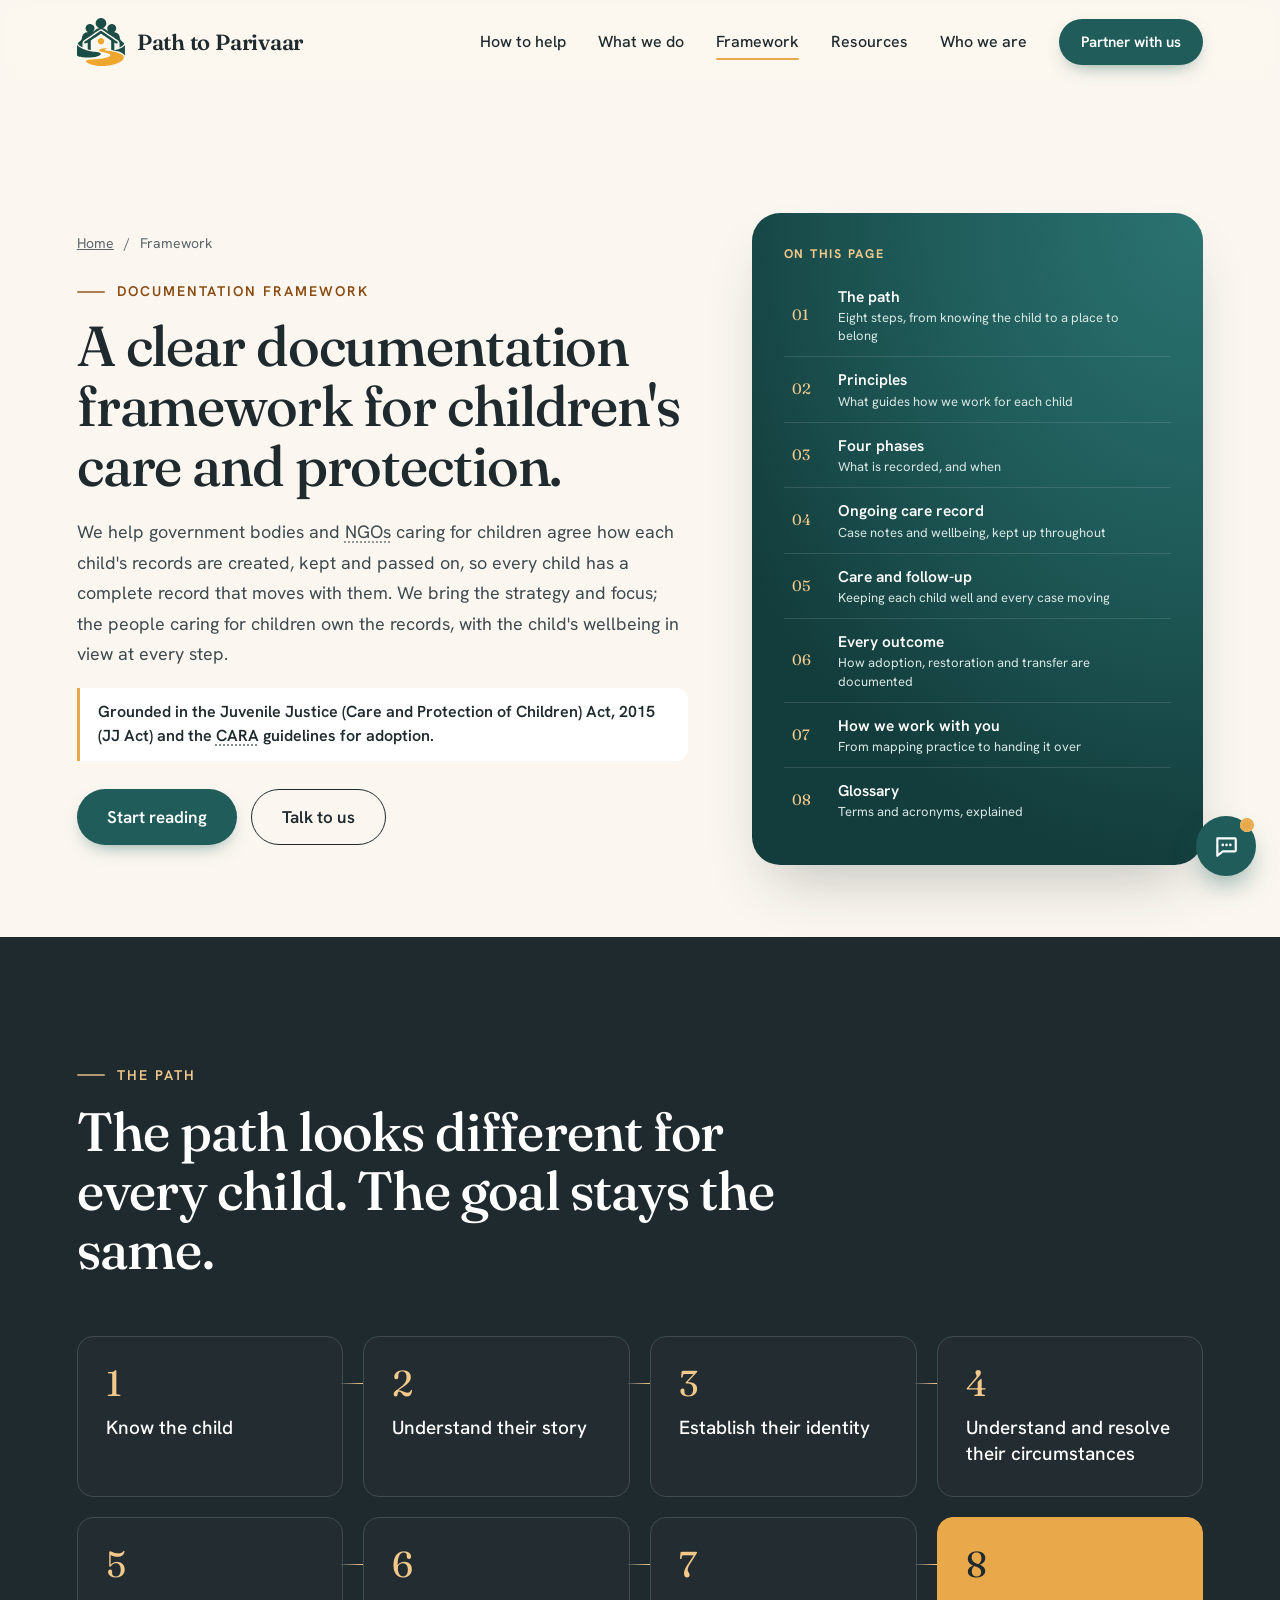
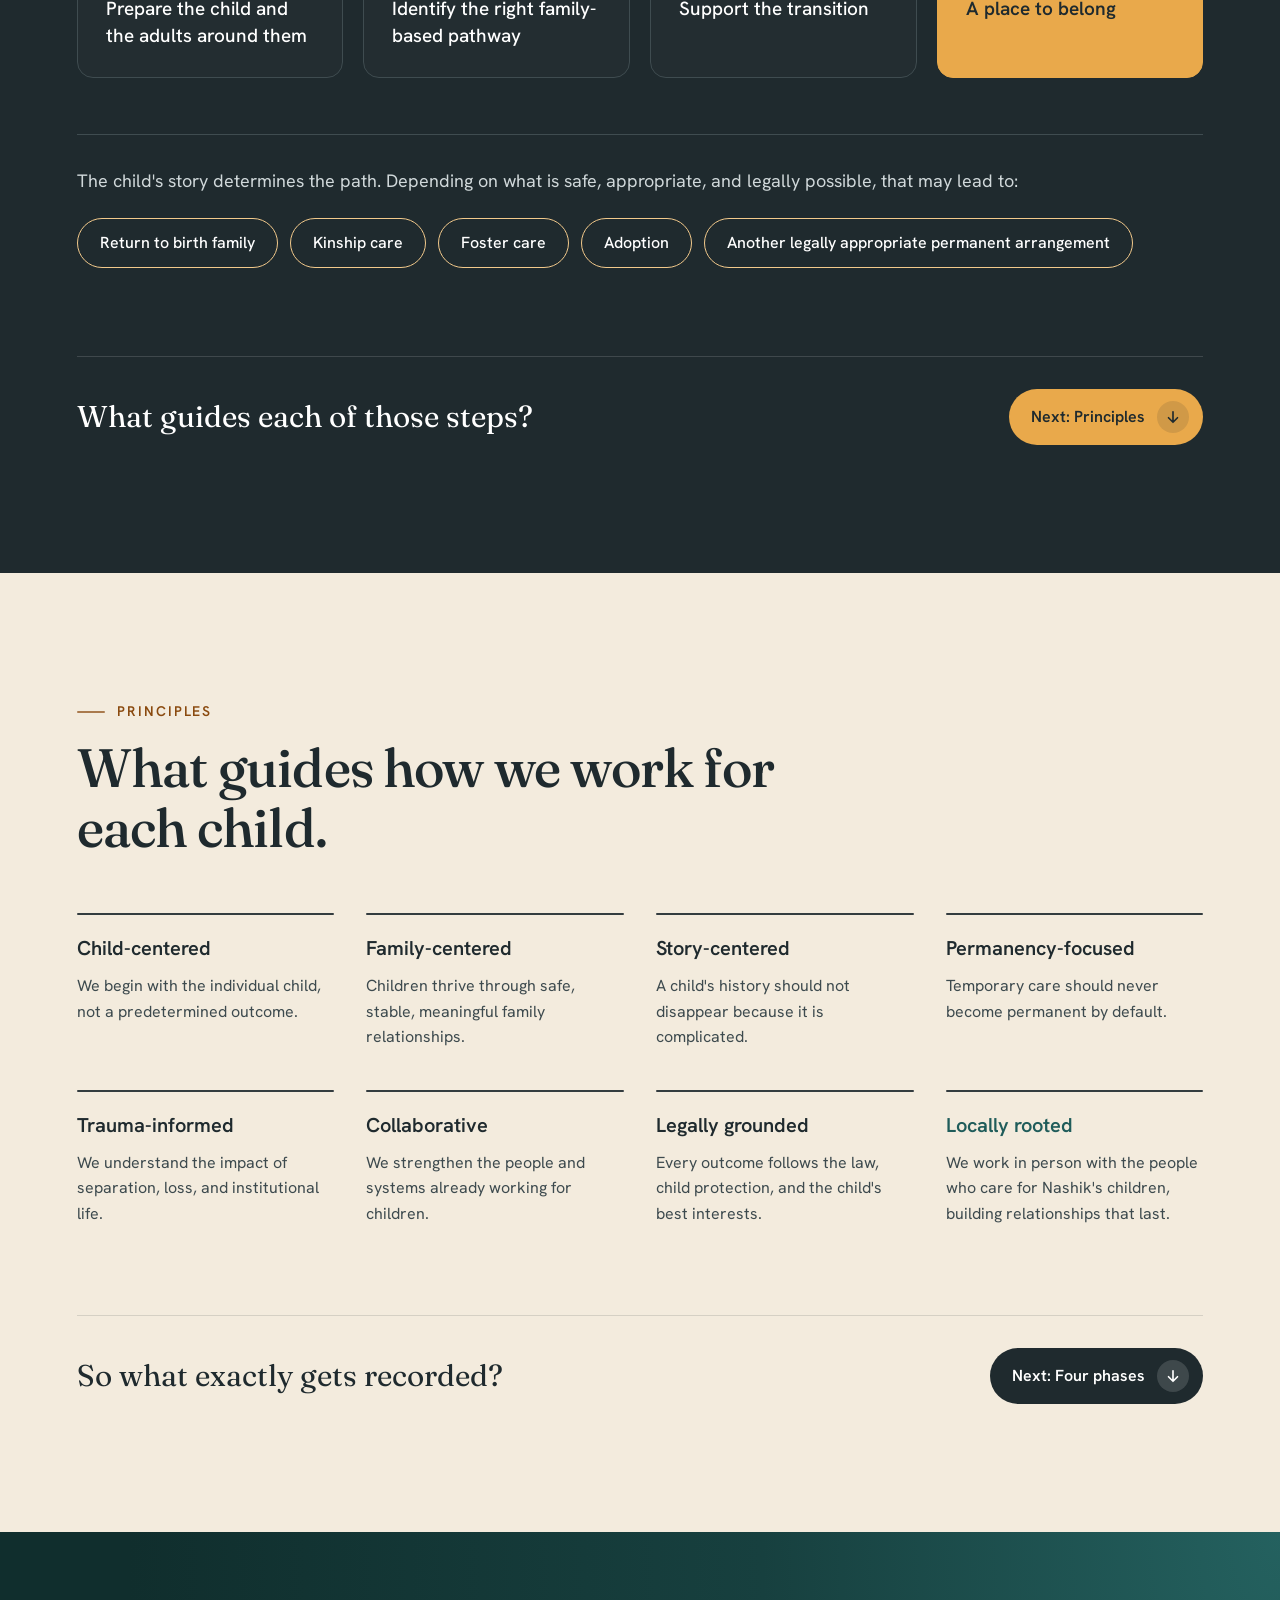
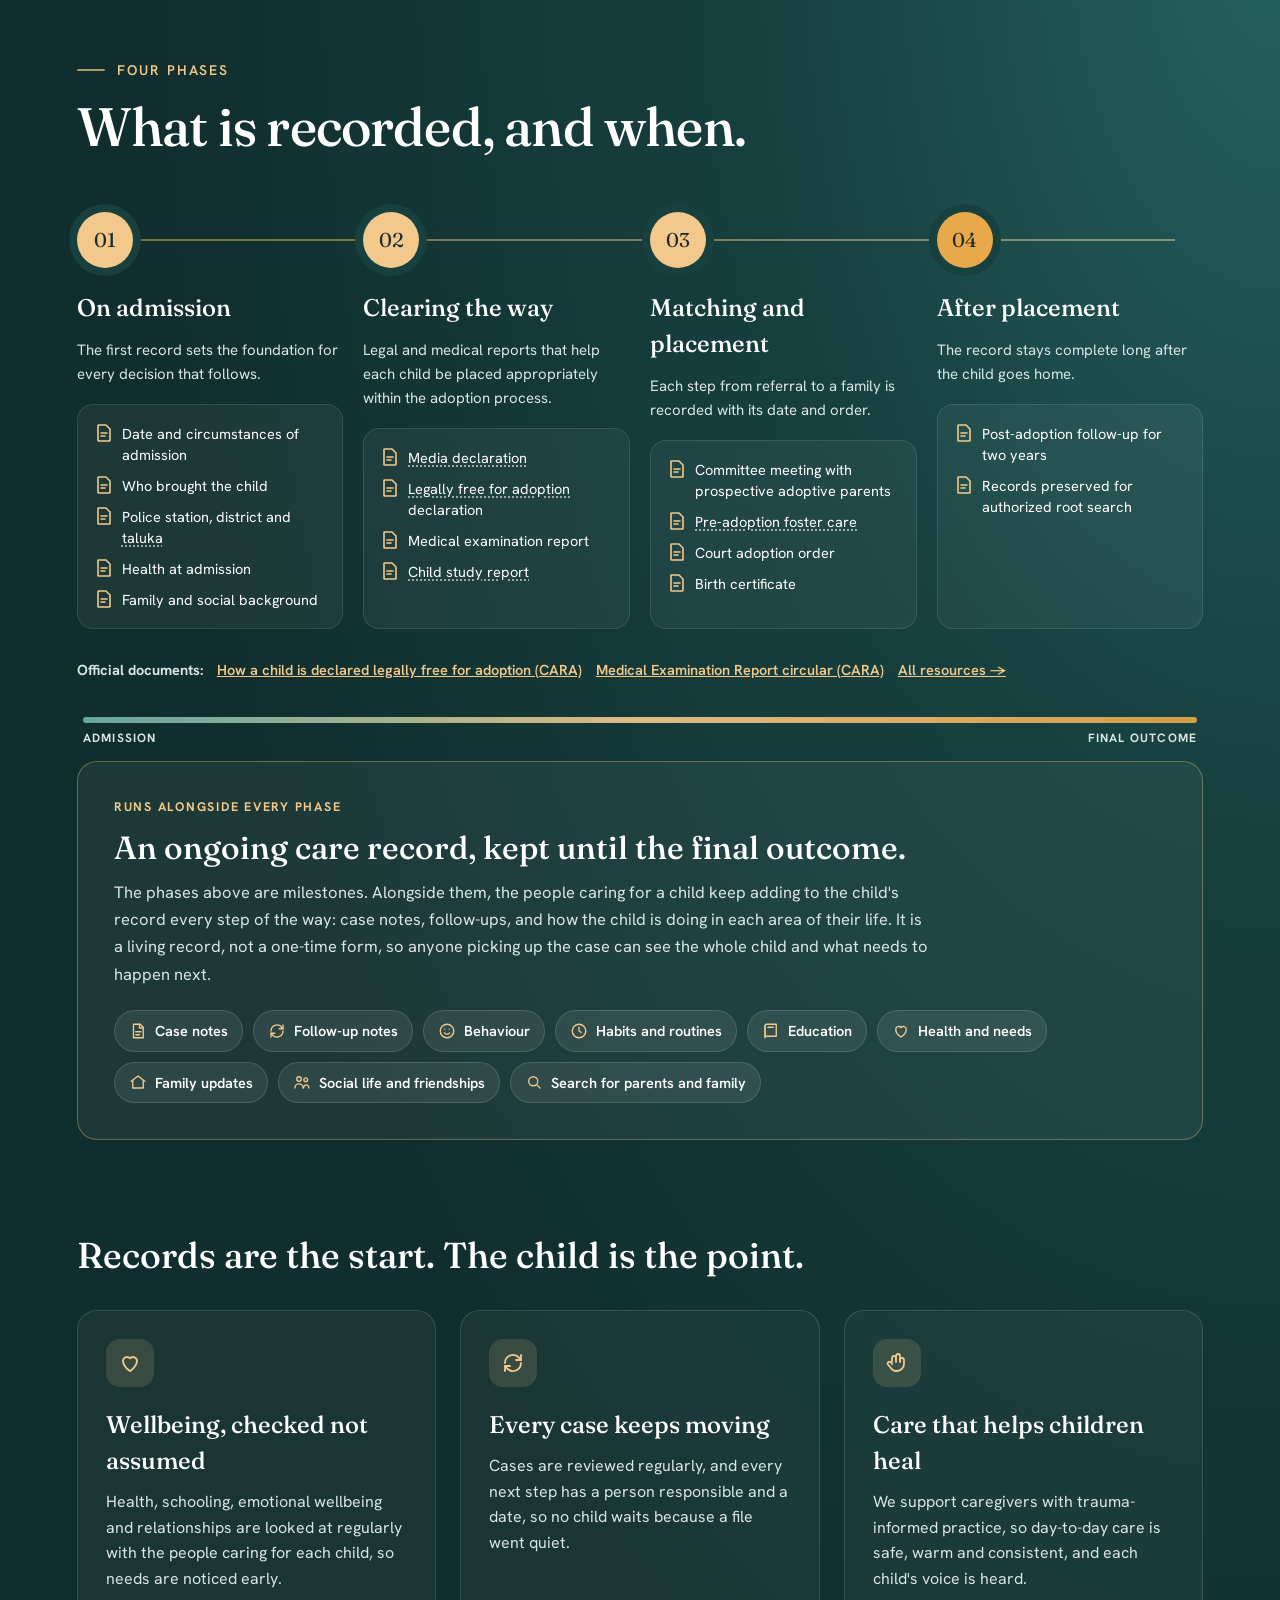
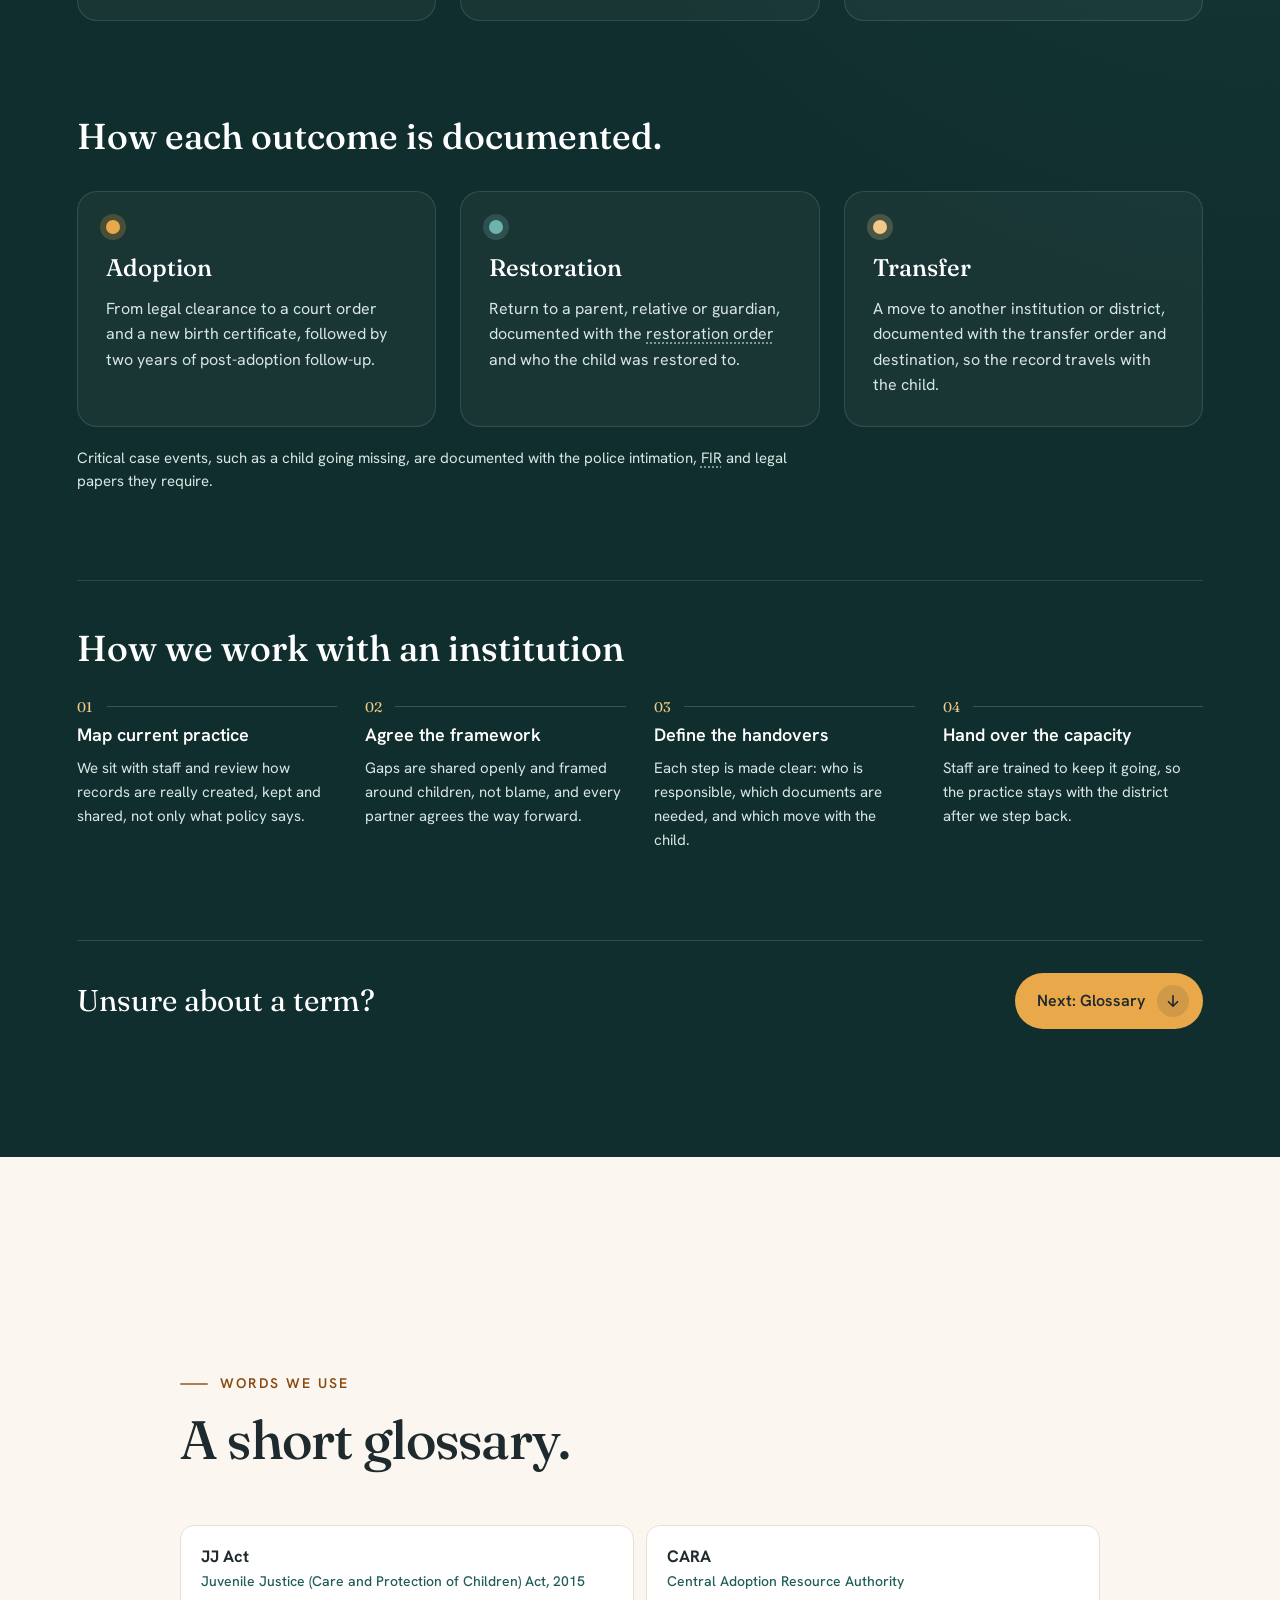
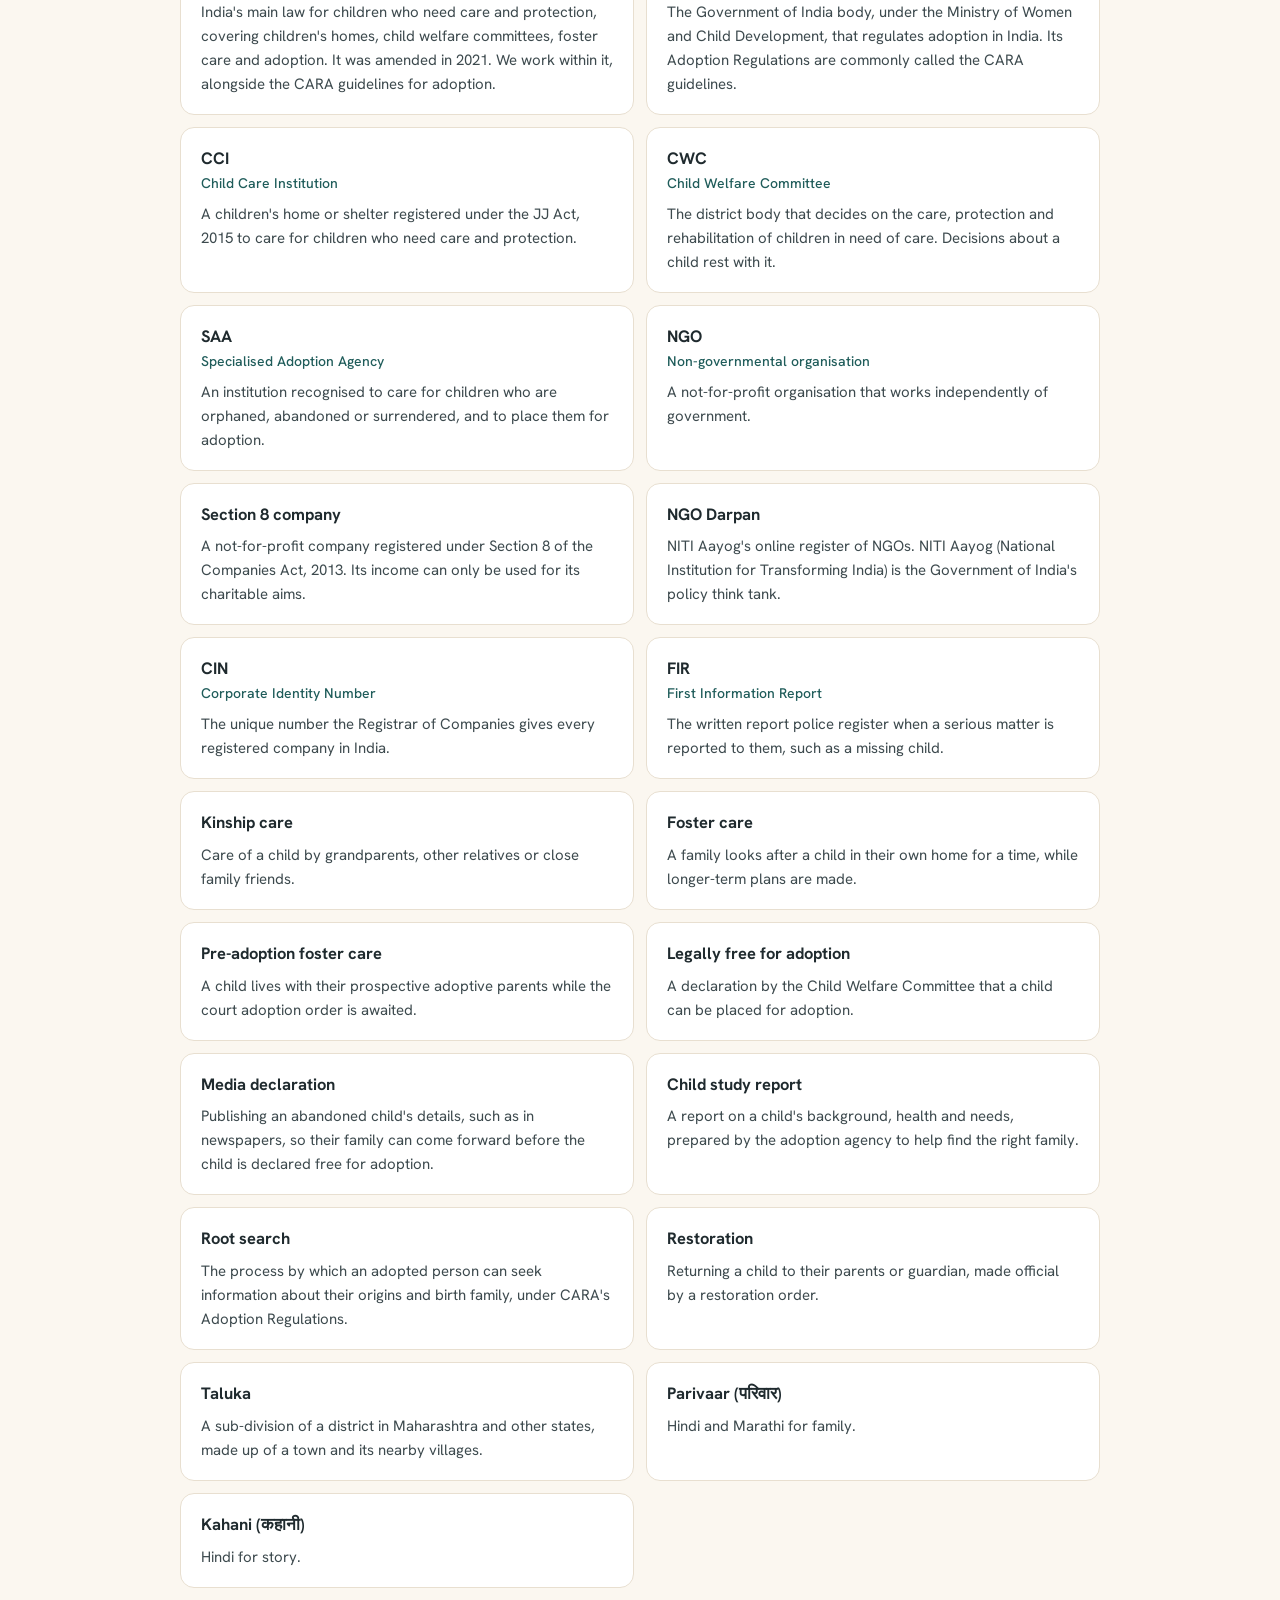
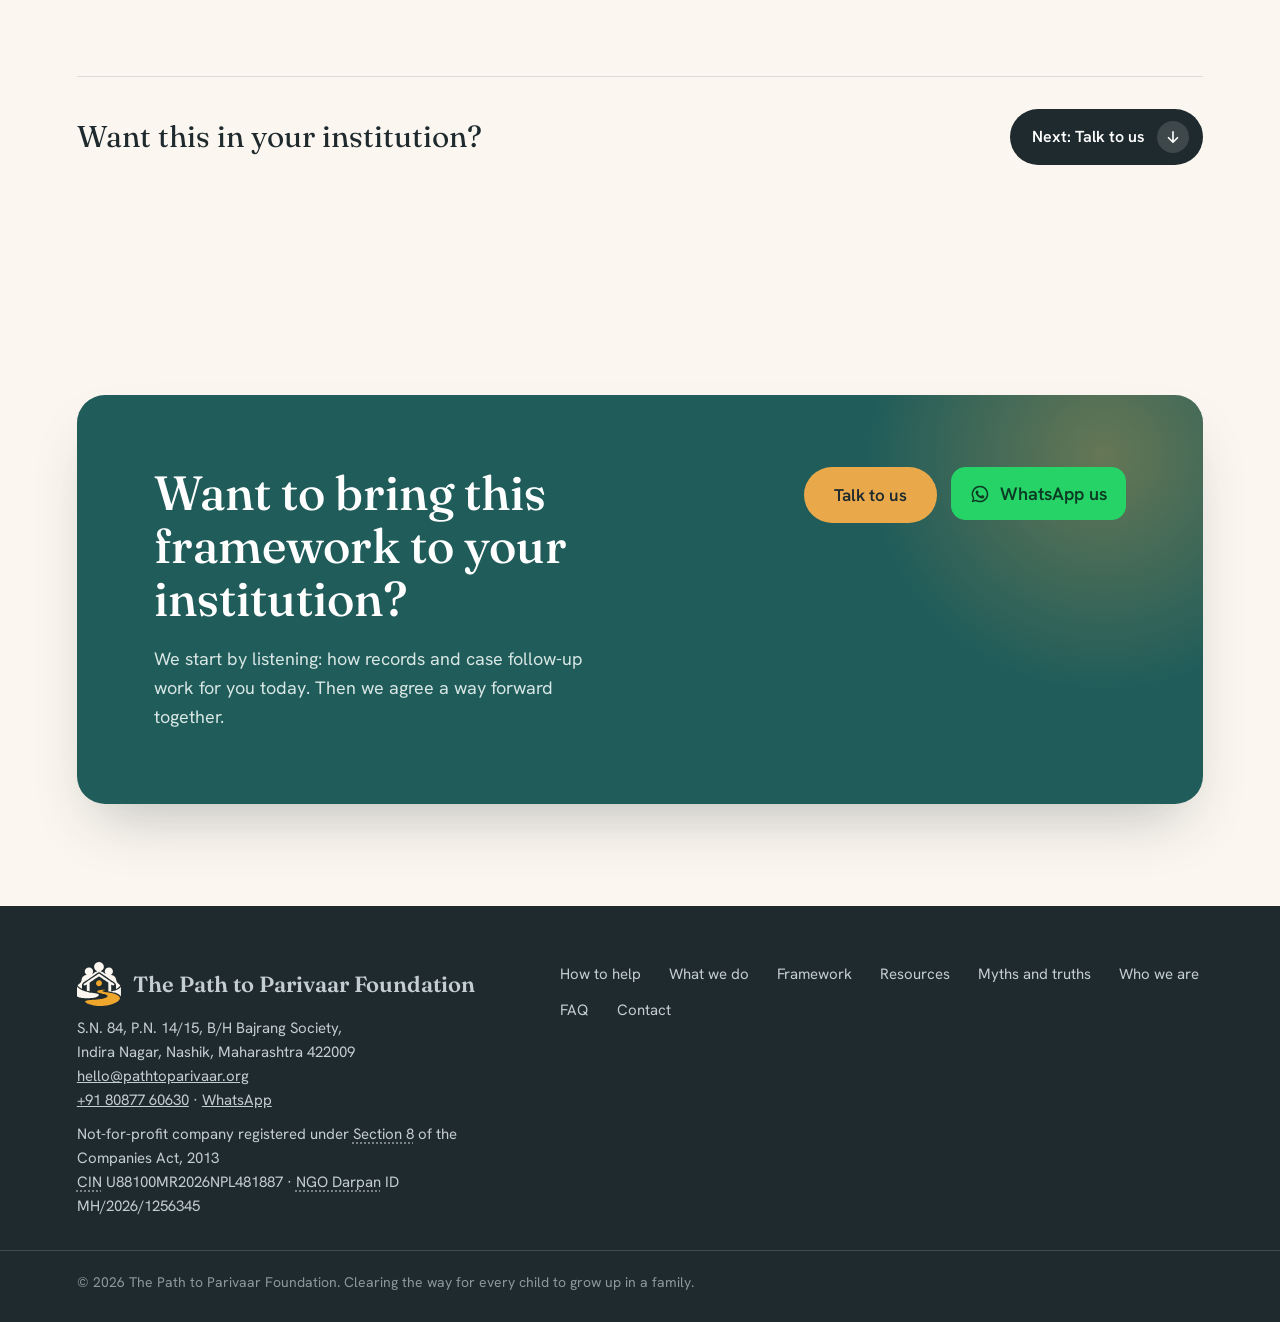
==== commit 003388f6: "Framework page intro: two columns with an 'On this page' index card Co-Authored-By: Claude Opus 5.5 " ====
--- a/framework.html
+++ b/framework.html
@@ -74,23 +74,32 @@
 <main id="main">
 
 <!-- PAGE INTRO -->
-<section id="intro" class="section page-hero" data-chapter="Overview">
-  <div class="container">
-    <nav class="crumbs reveal" aria-label="Breadcrumb"><a href="index.html">Home</a><span aria-hidden="true">/</span><span>Framework</span></nav>
-    <p class="eyebrow reveal">Documentation framework</p>
-    <h1 class="page-title reveal">A clear documentation framework for children's care and protection.</h1>
-    <p class="page-lead reveal">We help government bodies and <abbr class="term" tabindex="0" data-tip="Non-governmental organisation: A not-for-profit organisation that works independently of government.">NGOs</abbr> caring for children agree how each child's records are created, kept and passed on. Every stage of a child's journey has its documents, a person responsible, and a record that moves with the child. We bring the strategy and focus; the people caring for children own the records day to day. And because a file is never the whole child, we keep the child's care and wellbeing in view at every step.</p>
-    <p class="page-law reveal">Grounded in the Juvenile Justice (Care and Protection of Children) Act, 2015 (JJ Act) and the <abbr class="term" tabindex="0" data-tip="Central Adoption Resource Authority: The Government of India body, under the Ministry of Women and Child Development, that regulates adoption in India. Its Adoption Regulations are commonly called the CARA guidelines.">CARA</abbr> guidelines for adoption.</p>
-    <ul class="toc reveal" aria-label="On this page">
-      <li><a href="#path">The path</a></li>
-      <li><a href="#principles">Principles</a></li>
-      <li><a href="#phases">Four phases</a></li>
-      <li><a href="#care-record">Ongoing care record</a></li>
-      <li><a href="#care">Care and follow-up</a></li>
-      <li><a href="#outcomes">Every outcome</a></li>
-      <li><a href="#how">How we work with you</a></li>
-      <li><a href="#glossary">Glossary</a></li>
-    </ul>
+<section id="intro" class="section page-hero fw-hero" data-chapter="Overview">
+  <div class="container fw-hero-grid">
+    <div class="fw-hero-copy">
+      <nav class="crumbs reveal" aria-label="Breadcrumb"><a href="index.html">Home</a><span aria-hidden="true">/</span><span>Framework</span></nav>
+      <p class="eyebrow reveal">Documentation framework</p>
+      <h1 class="page-title reveal">A clear documentation framework for children's care and protection.</h1>
+      <p class="page-lead reveal">We help government bodies and <abbr class="term" tabindex="0" data-tip="Non-governmental organisation: A not-for-profit organisation that works independently of government.">NGOs</abbr> caring for children agree how each child's records are created, kept and passed on, so every child has a complete record that moves with them. We bring the strategy and focus; the people caring for children own the records, with the child's wellbeing in view at every step.</p>
+      <p class="page-law reveal">Grounded in the Juvenile Justice (Care and Protection of Children) Act, 2015 (JJ Act) and the <abbr class="term" tabindex="0" data-tip="Central Adoption Resource Authority: The Government of India body, under the Ministry of Women and Child Development, that regulates adoption in India. Its Adoption Regulations are commonly called the CARA guidelines.">CARA</abbr> guidelines for adoption.</p>
+      <div class="hero-ctas reveal">
+        <a href="#path" class="btn btn-primary">Start reading</a>
+        <a href="index.html#contact" class="btn btn-ghost" data-topic="I would like to talk about bringing the documentation framework to our institution.">Talk to us</a>
+      </div>
+    </div>
+    <nav class="fw-index reveal" style="--d:1" aria-label="On this page">
+      <p class="fw-index-title">On this page</p>
+      <ol>
+          <li><a href="#path"><span class="ix-num">01</span><span class="ix-text"><b>The path</b><small>Eight steps, from knowing the child to a place to belong</small></span><span class="ix-arrow" aria-hidden="true">→</span></a></li>
+          <li><a href="#principles"><span class="ix-num">02</span><span class="ix-text"><b>Principles</b><small>What guides how we work for each child</small></span><span class="ix-arrow" aria-hidden="true">→</span></a></li>
+          <li><a href="#phases"><span class="ix-num">03</span><span class="ix-text"><b>Four phases</b><small>What is recorded, and when</small></span><span class="ix-arrow" aria-hidden="true">→</span></a></li>
+          <li><a href="#care-record"><span class="ix-num">04</span><span class="ix-text"><b>Ongoing care record</b><small>Case notes and wellbeing, kept up throughout</small></span><span class="ix-arrow" aria-hidden="true">→</span></a></li>
+          <li><a href="#care"><span class="ix-num">05</span><span class="ix-text"><b>Care and follow-up</b><small>Keeping each child well and every case moving</small></span><span class="ix-arrow" aria-hidden="true">→</span></a></li>
+          <li><a href="#outcomes"><span class="ix-num">06</span><span class="ix-text"><b>Every outcome</b><small>How adoption, restoration and transfer are documented</small></span><span class="ix-arrow" aria-hidden="true">→</span></a></li>
+          <li><a href="#how"><span class="ix-num">07</span><span class="ix-text"><b>How we work with you</b><small>From mapping practice to handing it over</small></span><span class="ix-arrow" aria-hidden="true">→</span></a></li>
+          <li><a href="#glossary"><span class="ix-num">08</span><span class="ix-text"><b>Glossary</b><small>Terms and acronyms, explained</small></span><span class="ix-arrow" aria-hidden="true">→</span></a></li>
+      </ol>
+    </nav>
   </div>
 </section>
 
--- a/assets/css/styles.css
+++ b/assets/css/styles.css
@@ -771,6 +771,22 @@
 .page-title { font-family: var(--serif); font-weight: 500; letter-spacing: -.02em; font-size: clamp(38px, 5vw, 64px); line-height: 1.06; max-width: 900px; margin-top: 14px; }
 .page-lead { margin-top: 22px; font-size: clamp(17px, 1.4vw, 19px); line-height: 1.7; color: var(--ink-2); max-width: 760px; }
 .page-law { margin-top: 18px; display: inline-block; padding: 12px 18px; border-left: 3px solid var(--amber); background: var(--white); border-radius: 0 12px 12px 0; font-size: 16px; line-height: 1.55; font-weight: 600; color: var(--ink); max-width: 760px; }
+.fw-hero-grid { display: grid; grid-template-columns: minmax(0, 1.15fr) minmax(0, .85fr); gap: clamp(32px, 5vw, 72px); align-items: center; }
+.fw-hero-copy .page-title { font-size: clamp(36px, 4.4vw, 58px); }
+.fw-hero-copy .page-lead { max-width: 620px; }
+.fw-hero-copy .hero-ctas { margin-top: 28px; }
+.fw-index { border-radius: var(--radius-lg); padding: clamp(22px, 2.6vw, 32px); background: radial-gradient(120% 100% at 100% 0%, #2B7471 0%, var(--teal) 50%, #133D3C 100%); color: var(--white); box-shadow: var(--shadow-lg); }
+.fw-index-title { font-size: 12.5px; font-weight: 700; letter-spacing: .14em; text-transform: uppercase; color: var(--gold); margin-bottom: 10px; }
+.fw-index ol { list-style: none; margin: 0; padding: 0; }
+.fw-index li + li { border-top: 1px solid rgba(255,255,255,.12); }
+.fw-index a { display: grid; grid-template-columns: 34px 1fr auto; align-items: center; gap: 12px; padding: 11px 8px; border-radius: 10px; color: var(--white); text-decoration: none; transition: background .25s var(--ease); }
+.fw-index a:hover { background: rgba(255,255,255,.08); color: var(--white); }
+.ix-num { font-family: var(--serif); font-size: 15px; color: var(--gold); }
+.ix-text { display: flex; flex-direction: column; gap: 1px; }
+.ix-text b { font-size: 15.5px; font-weight: 600; }
+.ix-text small { font-size: 13px; color: var(--teal-soft); line-height: 1.4; }
+.ix-arrow { color: var(--gold); opacity: 0; transform: translateX(-4px); transition: opacity .25s var(--ease), transform .3s var(--ease-out); }
+.fw-index a:hover .ix-arrow { opacity: 1; transform: none; }
 .toc { list-style: none; margin: 32px 0 0; padding: 0; display: flex; flex-wrap: wrap; gap: 10px; }
 .toc a {
   display: inline-flex; padding: 9px 16px; border-radius: 999px; border: 1px solid var(--line); background: var(--white);
@@ -885,9 +901,9 @@
 .br-row p { margin-top: 4px; font-size: 15.5px; line-height: 1.6; color: var(--ink-2); }
 
 /* Myths v3: belief panels, stacked headings */
-.page-myths .section-head.split, #myths .section-head.split { flex-direction: column; align-items: flex-start; gap: 16px; }
-.page-myths .section-head.split > div, #myths .section-head.split > div { max-width: 820px; }
-.page-myths .section-head .section-lead, #myths .section-head .section-lead { max-width: 680px; }
+.page-myths .section-head.split, #myths .section-head.split, #work .section-head.split { flex-direction: column; align-items: flex-start; gap: 16px; }
+.page-myths .section-head.split > div, #myths .section-head.split > div, #work .section-head.split > div { max-width: 820px; }
+.page-myths .section-head .section-lead, #myths .section-head .section-lead, #work .section-head .section-lead { max-width: 760px; }
 .mt-list { border-top: 0; display: flex; flex-direction: column; gap: 14px; }
 .mt-row {
   grid-template-columns: 52px minmax(0, 1fr) minmax(0, 1.2fr); align-items: center; gap: 16px 32px;
@@ -922,6 +938,8 @@
   margin-top: 32px; display: flex; flex-wrap: wrap; align-items: center; justify-content: space-between; gap: 18px 32px;
   padding: 26px 30px; border-radius: var(--radius); background: var(--sand); border: 1px solid var(--line);
 }
+.invite { border: 1.5px dashed var(--amber); }
+.invite-tag { display: inline-block; margin-bottom: 8px; padding: 5px 10px; border-radius: 999px; background: var(--amber); color: var(--ink); font-size: 12px; font-weight: 700; letter-spacing: .12em; text-transform: uppercase; }
 .invite h3 { font-family: var(--serif); font-size: clamp(22px, 2.2vw, 26px); font-weight: 500; }
 .invite p { margin-top: 6px; font-size: 16px; line-height: 1.6; color: var(--ink-2); max-width: 640px; }
 .invite-actions { display: flex; flex-wrap: wrap; gap: 10px; }
@@ -1236,6 +1254,7 @@
 }
 
 @media (max-width: 980px) {
+  .fw-hero-grid { grid-template-columns: 1fr; }
   :root { --header-h: 72px; }
   .menu-toggle { display: block; }
   .main-nav {
@@ -1264,6 +1283,7 @@
   .path-step::after { display: none; }
   .contact { grid-template-columns: 1fr; gap: 40px; }
   .contact-row { grid-template-columns: 1fr; }
+  .fw-hero-grid { grid-template-columns: 1fr; }
   .callout { grid-template-columns: 1fr; }
   .mt-row { grid-template-columns: 1fr; padding: 16px; gap: 12px; }
   .mt-num { width: 36px; height: 36px; }
@@ -1324,3 +1344,4 @@
   }
   .js .reveal { opacity: 1; transform: none; }
 }
+.section-lead strong { color: var(--ink); font-weight: 600; }
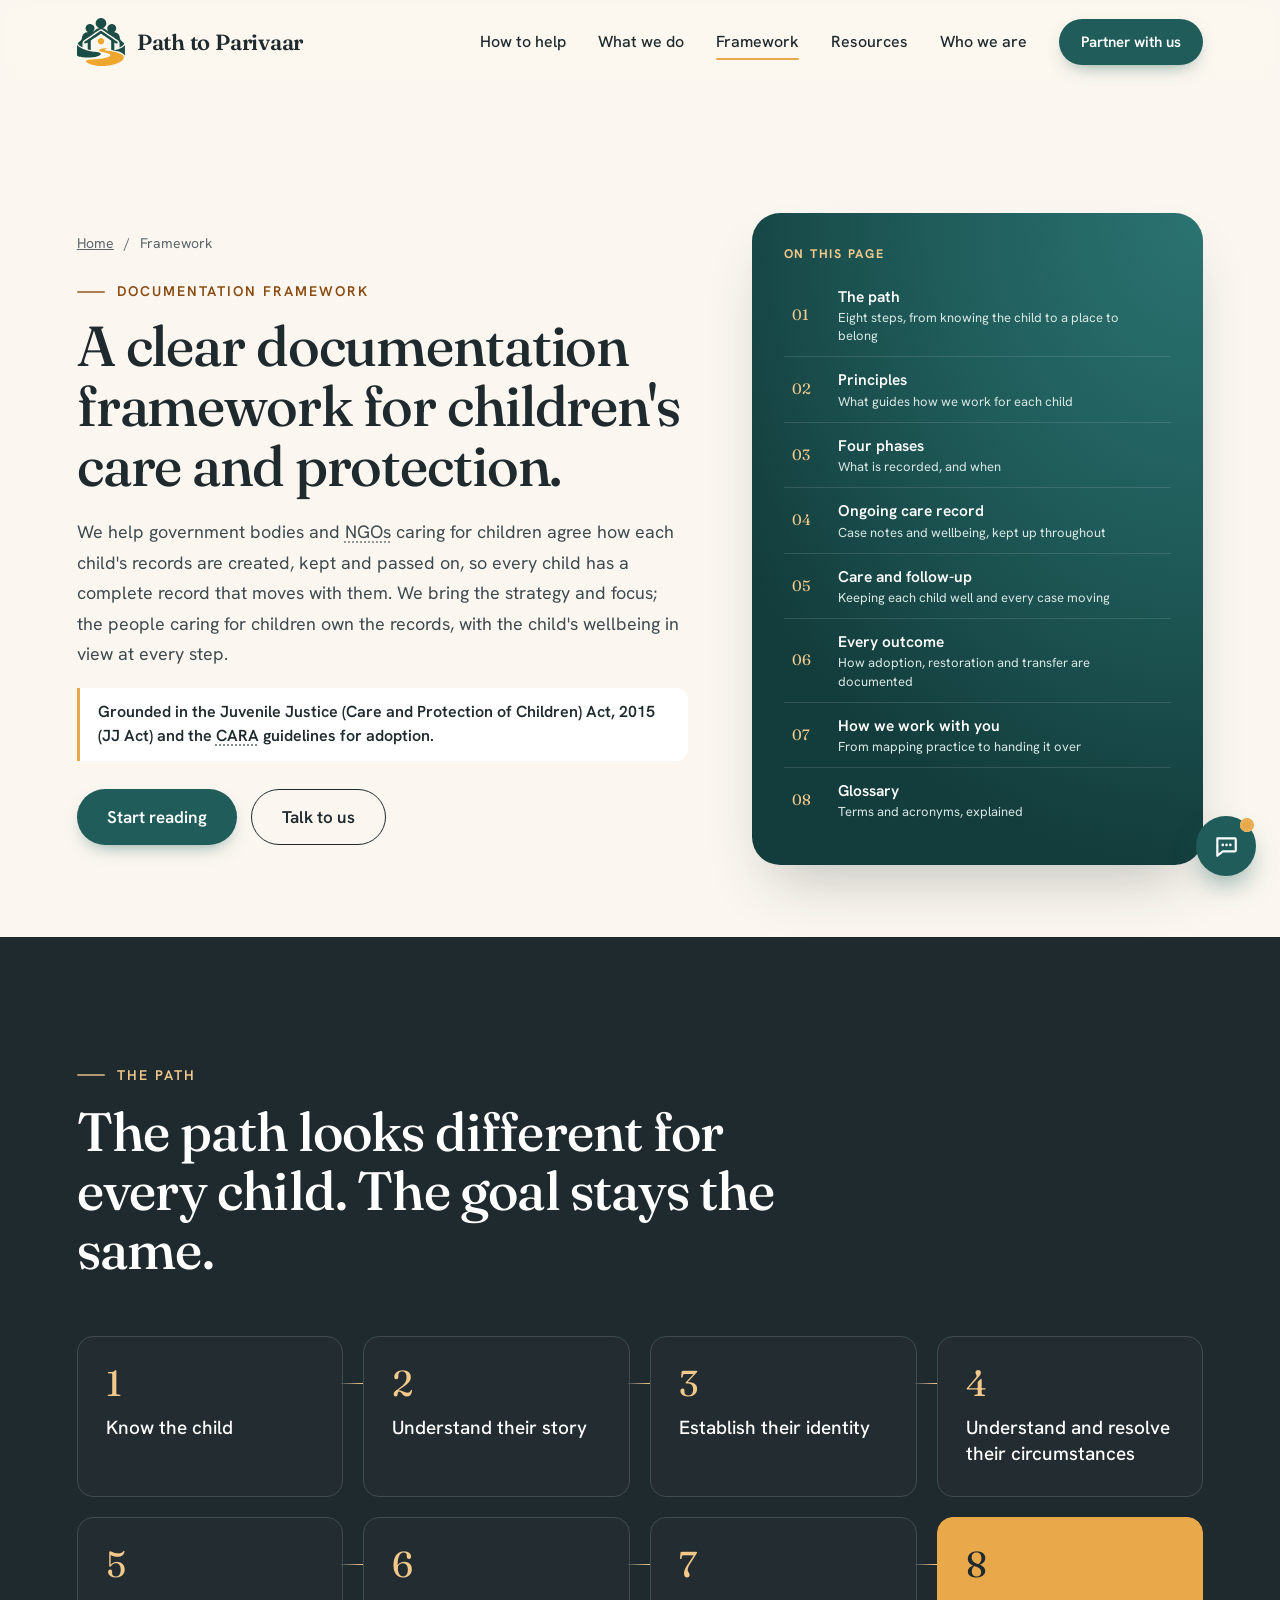
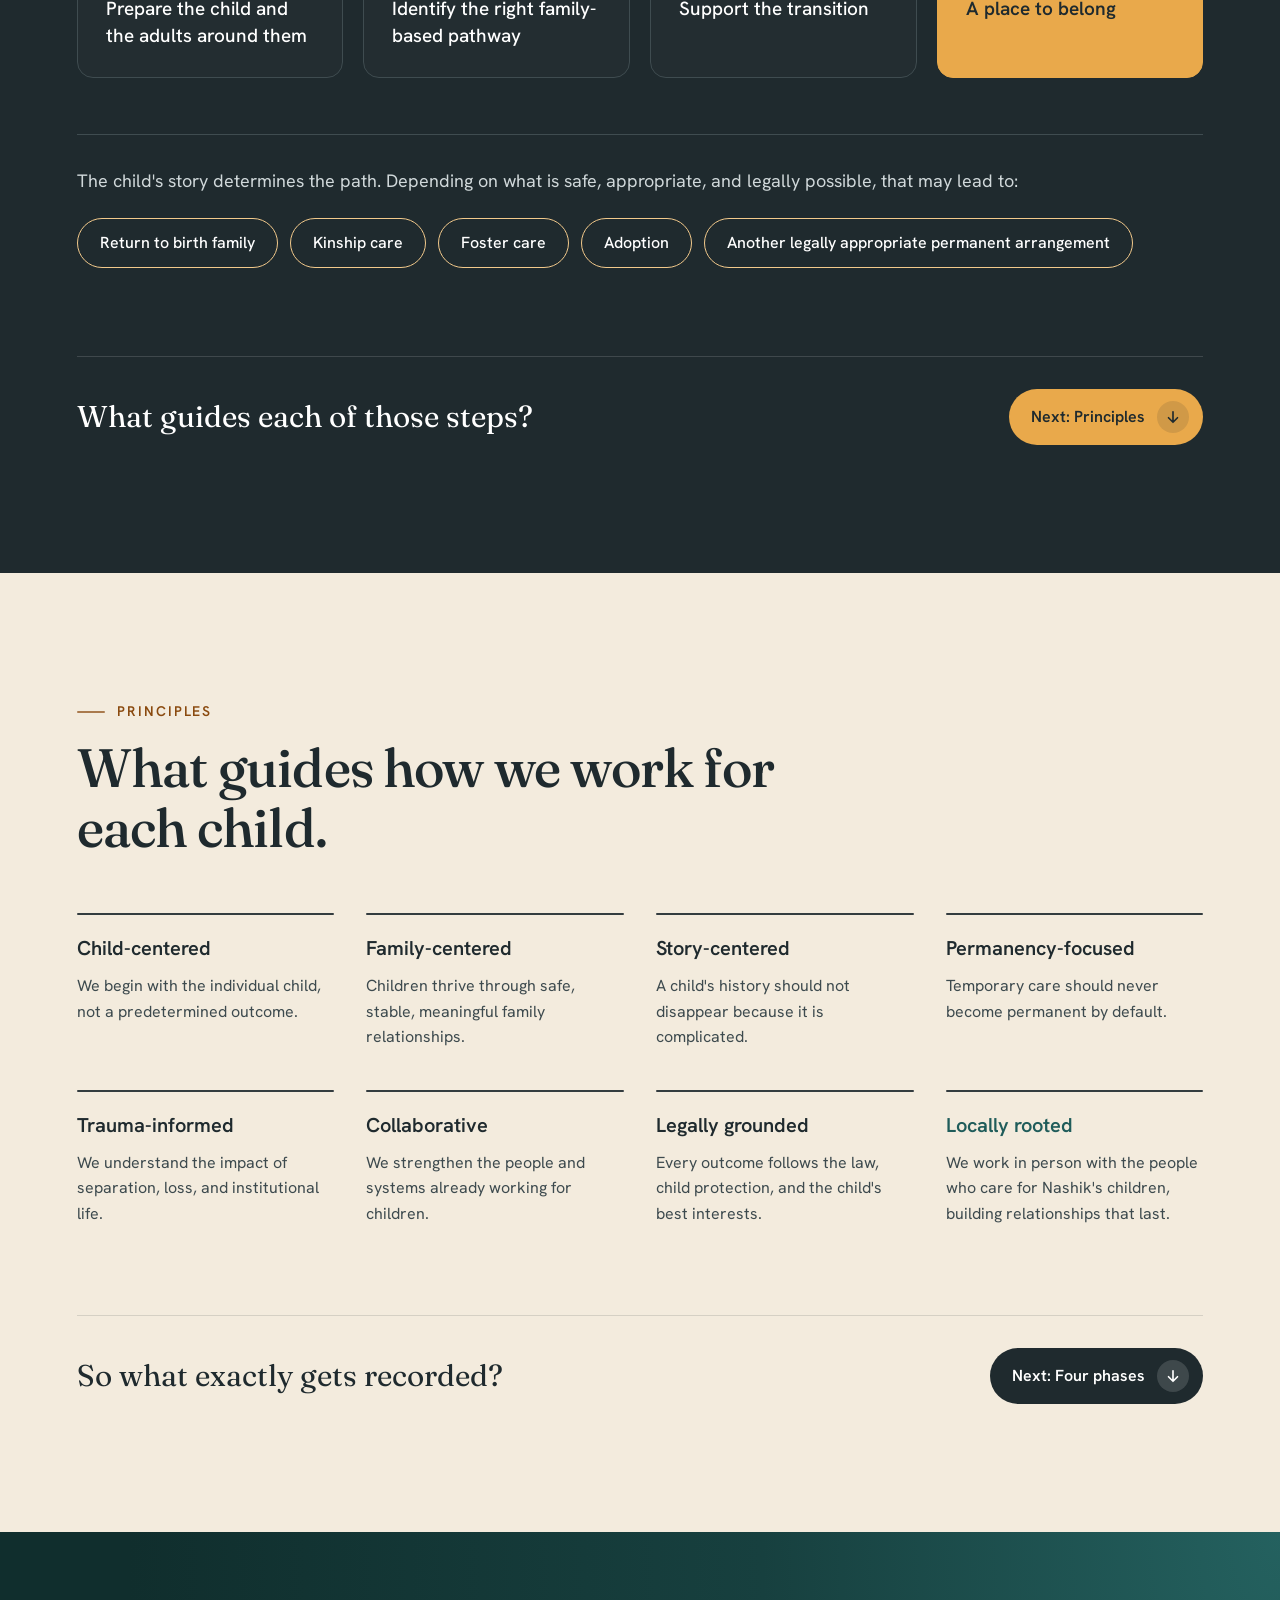
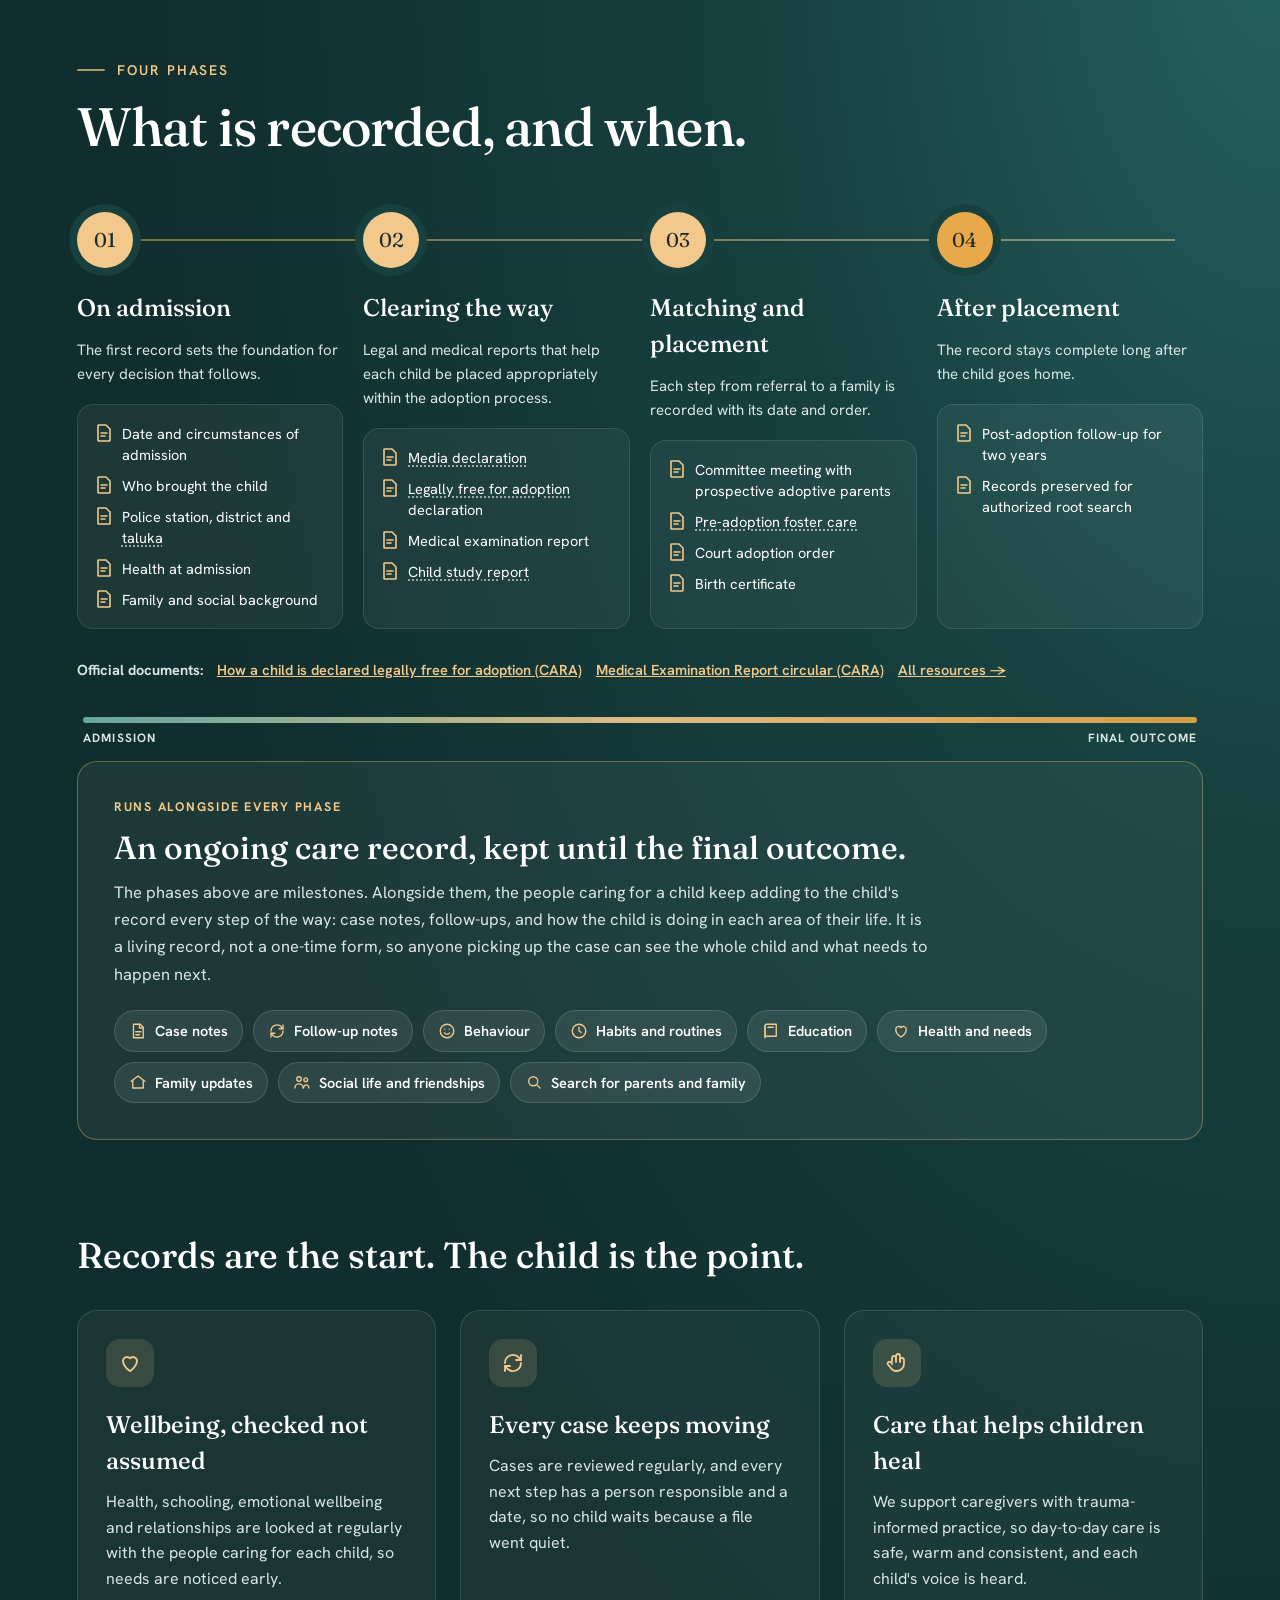
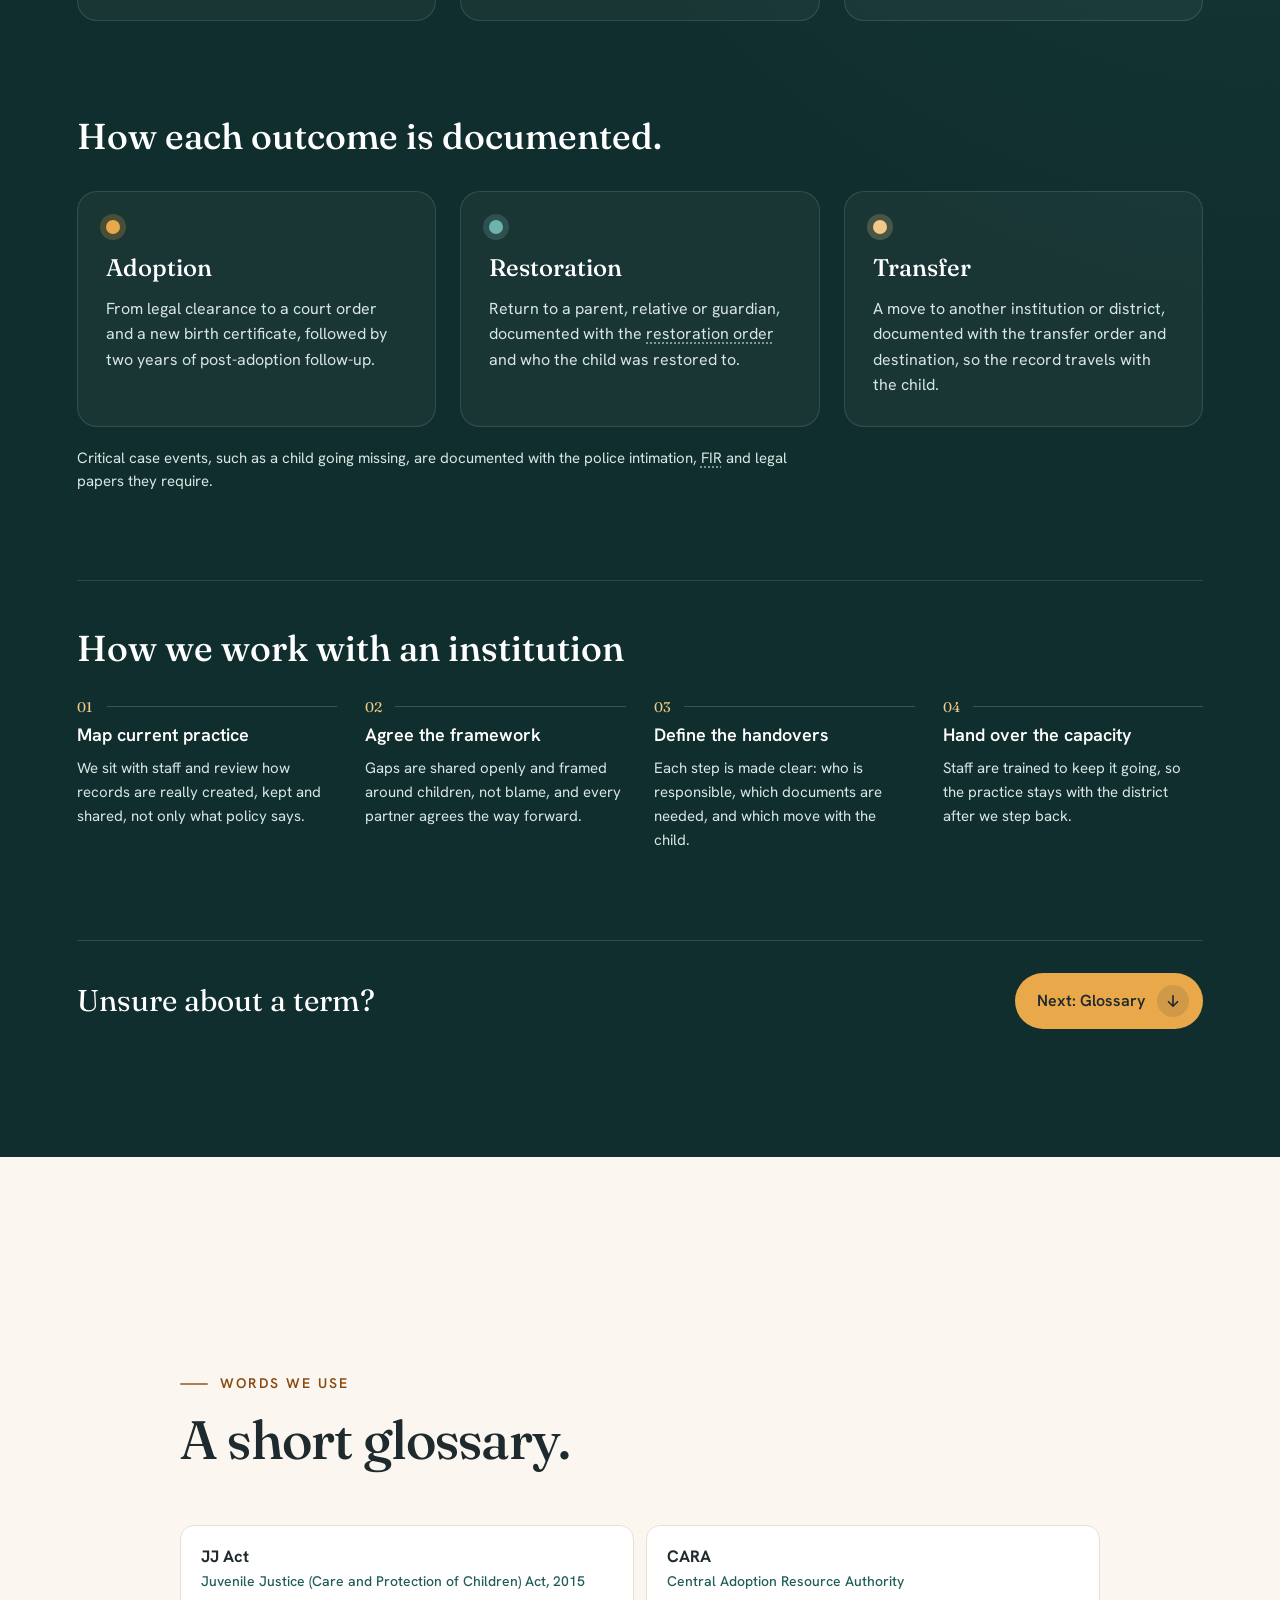
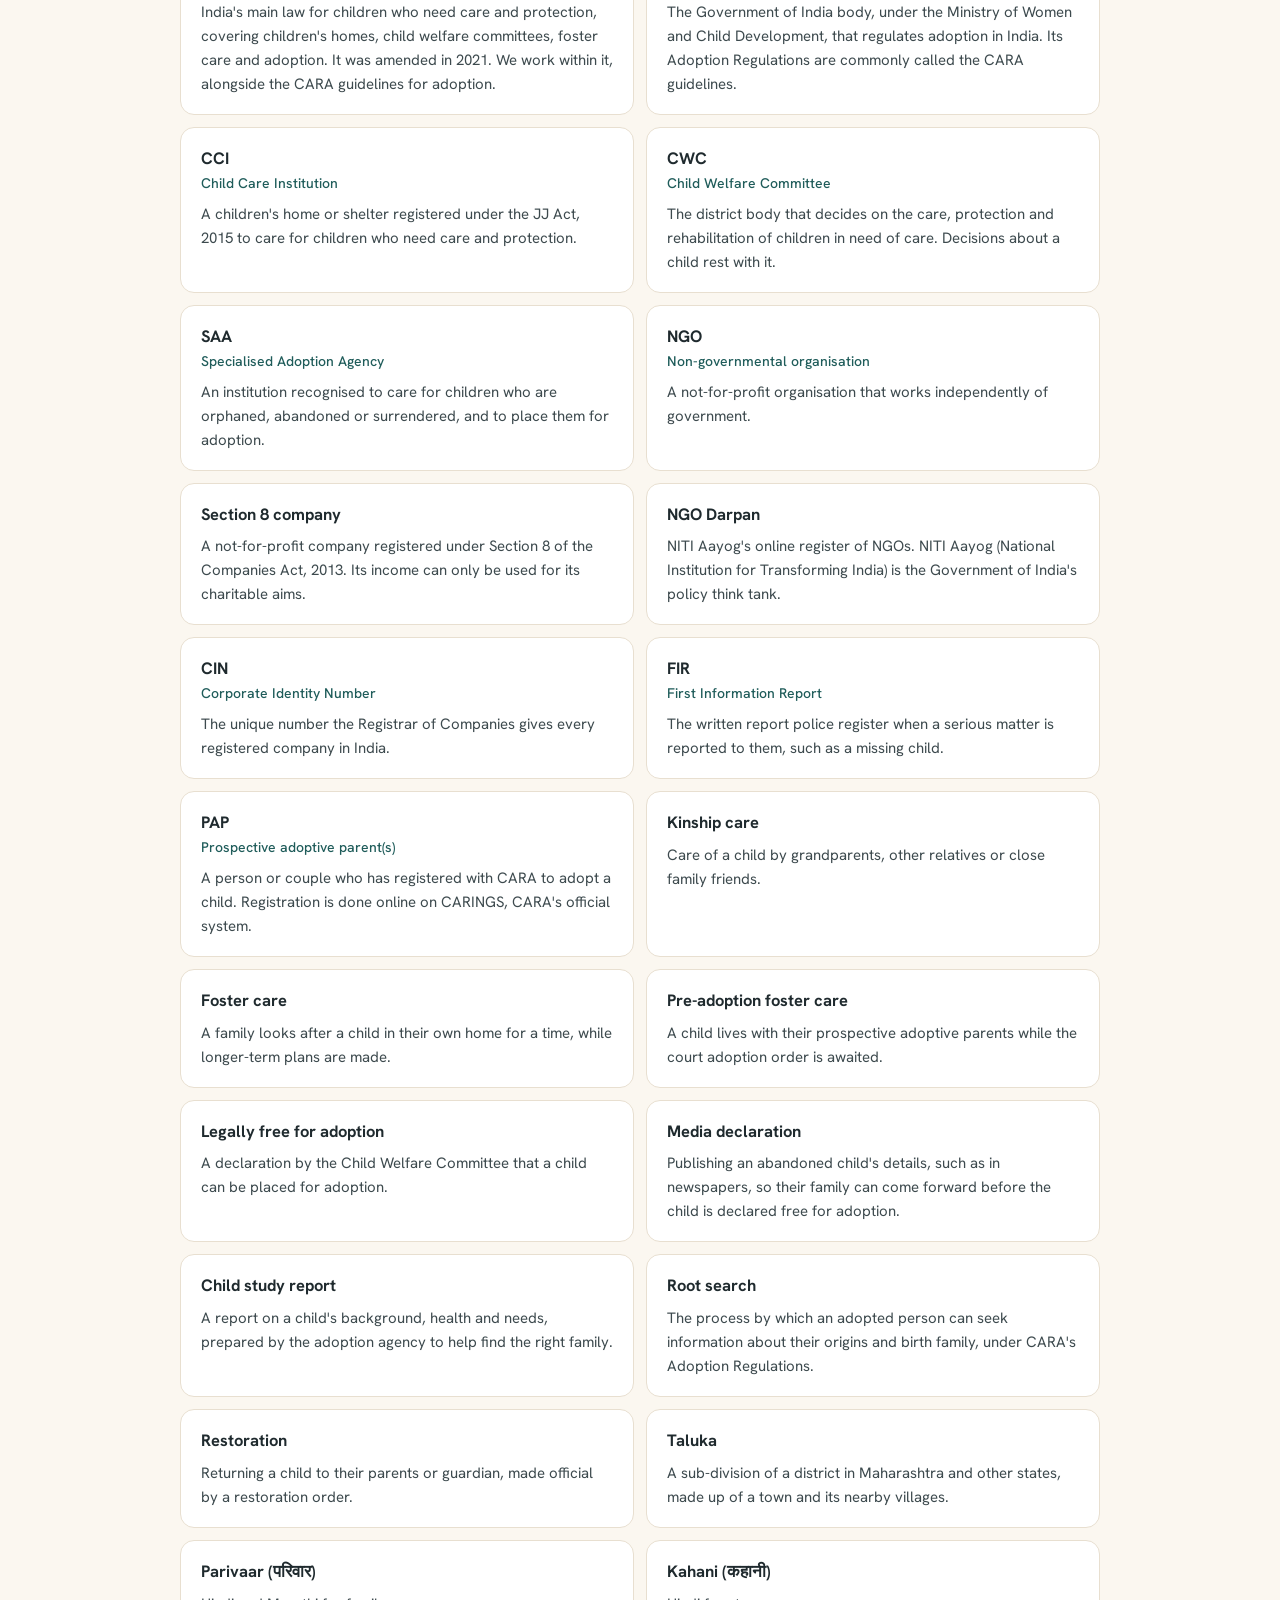
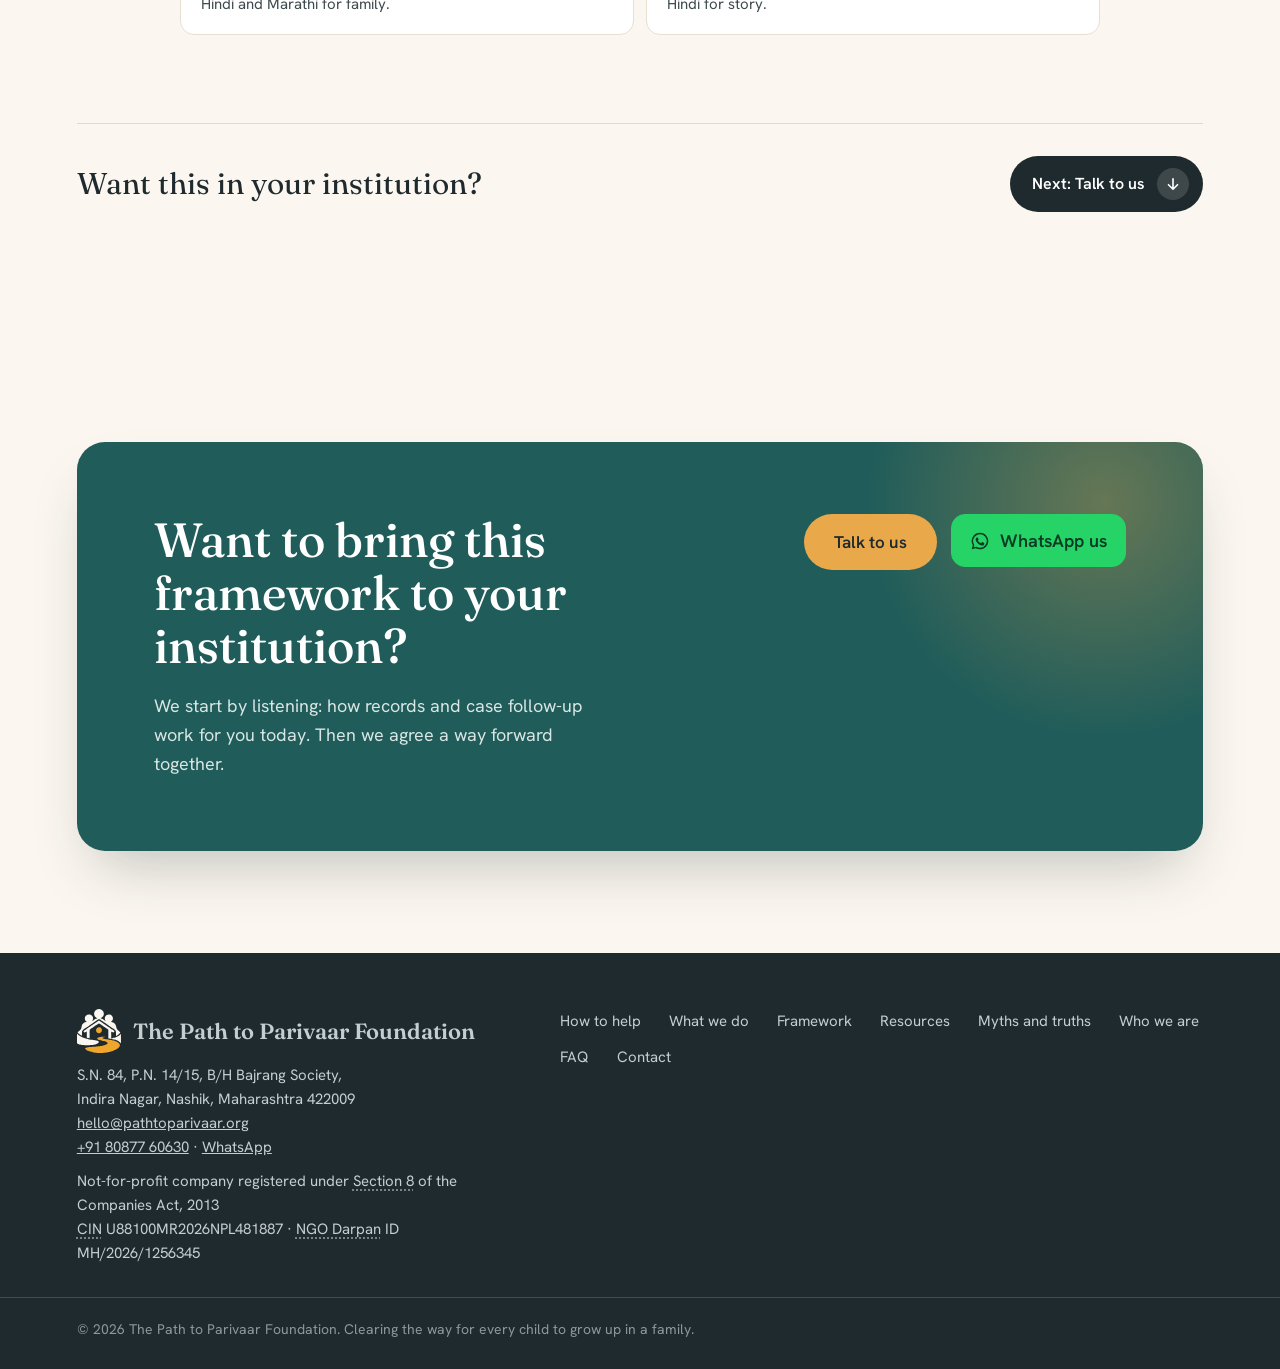
==== commit f499975c: "Resources: add JJ Amendment 2021, Mission Vatsalya and Foster Care 2024; helpful links and PAP regis" ====
--- a/framework.html
+++ b/framework.html
@@ -287,6 +287,7 @@
         <div class="gl-item reveal"><dt>NGO Darpan</dt><dd>NITI Aayog&#x27;s online register of NGOs. NITI Aayog (National Institution for Transforming India) is the Government of India&#x27;s policy think tank.</dd></div>
         <div class="gl-item reveal"><dt>CIN <span>Corporate Identity Number</span></dt><dd>The unique number the Registrar of Companies gives every registered company in India.</dd></div>
         <div class="gl-item reveal"><dt>FIR <span>First Information Report</span></dt><dd>The written report police register when a serious matter is reported to them, such as a missing child.</dd></div>
+        <div class="gl-item reveal"><dt>PAP <span>Prospective adoptive parent(s)</span></dt><dd>A person or couple who has registered with CARA to adopt a child. Registration is done online on CARINGS, CARA&#x27;s official system.</dd></div>
         <div class="gl-item reveal"><dt>Kinship care</dt><dd>Care of a child by grandparents, other relatives or close family friends.</dd></div>
         <div class="gl-item reveal"><dt>Foster care</dt><dd>A family looks after a child in their own home for a time, while longer-term plans are made.</dd></div>
         <div class="gl-item reveal"><dt>Pre-adoption foster care</dt><dd>A child lives with their prospective adoptive parents while the court adoption order is awaited.</dd></div>
--- a/assets/css/styles.css
+++ b/assets/css/styles.css
@@ -978,6 +978,37 @@
 .doc-note { font-size: 13.5px !important; color: var(--ink-3) !important; padding: 10px 12px; border-radius: 10px; background: var(--cream); }
 .doc-actions { display: flex; flex-wrap: wrap; gap: 10px; margin-top: auto; padding-top: 8px; }
 .btn-ic { width: 18px; height: 18px; fill: none; stroke: currentColor; stroke-width: 2; stroke-linecap: round; stroke-linejoin: round; }
+.doc-group + .doc-group { margin-top: clamp(48px, 6vw, 72px); }
+.doc-group-head { display: flex; flex-wrap: wrap; align-items: baseline; gap: 6px 16px; margin-bottom: 20px; padding-bottom: 14px; border-bottom: 1px solid var(--line); }
+.doc-group-head h3 { font-family: var(--serif); font-size: clamp(24px, 2.4vw, 30px); font-weight: 500; }
+.doc-group-head p { font-size: 15.5px; color: var(--ink-3); }
+.doc-grid-2 { grid-template-columns: repeat(2, minmax(0, 1fr)); }
+.doc-grid-2 .doc-card { flex-direction: row; }
+.doc-grid-2 .doc-cover { flex: 0 0 36%; height: auto; min-height: 260px; }
+.doc-body h4 { font-family: var(--serif); font-size: 21px; font-weight: 500; line-height: 1.25; }
+.pap-banner { display: flex; flex-wrap: wrap; align-items: center; justify-content: space-between; gap: 20px 32px; padding: clamp(24px, 3vw, 36px); margin-bottom: 20px; border-radius: var(--radius-lg); background: radial-gradient(120% 100% at 100% 0%, #2B7471 0%, var(--teal) 50%, #133D3C 100%); color: var(--white); box-shadow: var(--shadow-md); }
+.pap-banner > div { max-width: 720px; }
+.pap-tag { font-size: 12.5px; font-weight: 700; letter-spacing: .14em; text-transform: uppercase; color: var(--gold); }
+.pap-banner h3 { margin-top: 6px; font-family: var(--serif); font-size: clamp(22px, 2.4vw, 30px); font-weight: 500; line-height: 1.2; }
+.pap-banner p:last-child { margin-top: 8px; font-size: 16px; line-height: 1.6; color: var(--teal-soft); }
+.pap-banner p a { color: var(--gold); font-weight: 600; }
+.callout-actions { display: flex; flex-direction: column; gap: 10px; align-items: stretch; }
+.helplines { display: grid; grid-template-columns: repeat(3, minmax(0, 1fr)); gap: 14px; margin-bottom: 28px; }
+.help-line { display: grid; grid-template-columns: auto 1fr auto; align-items: center; gap: 16px; padding: 18px 20px; border-radius: var(--radius); background: var(--ink); color: var(--white); text-decoration: none; transition: transform .4s var(--ease-out), background .3s var(--ease); }
+.help-line:hover { color: var(--white); background: var(--teal); transform: translateY(-3px); }
+.hl-num { font-family: var(--serif); font-size: clamp(24px, 2.4vw, 30px); color: var(--gold); white-space: nowrap; }
+.hl-text { display: flex; flex-direction: column; gap: 2px; }
+.hl-text b { font-size: 15.5px; }
+.hl-text small { font-size: 13px; line-height: 1.4; color: var(--teal-soft); }
+.hl-ic { width: 22px; height: 22px; fill: none; stroke: var(--gold); stroke-width: 2; stroke-linecap: round; stroke-linejoin: round; }
+.link-grid { display: grid; grid-template-columns: repeat(3, minmax(0, 1fr)); gap: 16px; }
+.link-card { display: flex; flex-direction: column; gap: 8px; padding: 22px 24px; border-radius: var(--radius); background: var(--white); border: 1px solid var(--line); color: var(--ink); text-decoration: none; transition: transform .4s var(--ease-out), box-shadow .4s var(--ease-out), border-color .3s var(--ease); }
+.link-card:hover { color: var(--ink); transform: translateY(-3px); box-shadow: var(--shadow-md); border-color: var(--teal); }
+.link-host { font-size: 12.5px; font-weight: 700; letter-spacing: .06em; color: var(--rust); }
+.link-card h4 { font-family: var(--serif); font-size: 20px; font-weight: 500; line-height: 1.25; }
+.link-card p { font-size: 15px; line-height: 1.6; color: var(--ink-2); flex-grow: 1; }
+.link-go { display: inline-flex; align-items: center; gap: 6px; font-size: 14.5px; font-weight: 600; color: var(--teal); }
+.link-ic { width: 16px; height: 16px; fill: none; stroke: currentColor; stroke-width: 2; stroke-linecap: round; stroke-linejoin: round; }
 .fw-related { margin-top: 26px; display: flex; flex-wrap: wrap; align-items: center; gap: 10px 14px; font-size: 14.5px; color: var(--teal-soft); }
 .fw-related span { font-weight: 700; }
 .fw-related a { color: var(--gold); font-weight: 600; }
@@ -1245,6 +1276,8 @@
 }
 
 @media (max-width: 1180px) {
+  .doc-grid-2 { grid-template-columns: 1fr; }
+  .helplines, .link-grid { grid-template-columns: repeat(2, minmax(0, 1fr)); }
   .myth-grid-3, .barrier-grid, .doc-grid { grid-template-columns: repeat(2, minmax(0, 1fr)); }
   .fw-phases, .fw-steps { grid-template-columns: repeat(2, minmax(0, 1fr)); row-gap: 40px; }
   .fw-phases::before { display: none; }
@@ -1283,6 +1316,9 @@
   .path-step::after { display: none; }
   .contact { grid-template-columns: 1fr; gap: 40px; }
   .contact-row { grid-template-columns: 1fr; }
+  .doc-grid-2, .helplines, .link-grid { grid-template-columns: 1fr; }
+  .doc-grid-2 .doc-card { flex-direction: column; }
+  .doc-grid-2 .doc-cover { height: 200px; min-height: 0; }
   .fw-hero-grid { grid-template-columns: 1fr; }
   .callout { grid-template-columns: 1fr; }
   .mt-row { grid-template-columns: 1fr; padding: 16px; gap: 12px; }
@@ -1345,3 +1381,5 @@
   .js .reveal { opacity: 1; transform: none; }
 }
 .section-lead strong { color: var(--ink); font-weight: 600; }
+.doc-grid-2 .doc-cover { background: #EDE6DA; }
+.doc-grid-2 .doc-cover img { object-fit: contain; object-position: center; padding: 14px 14px 44px; }
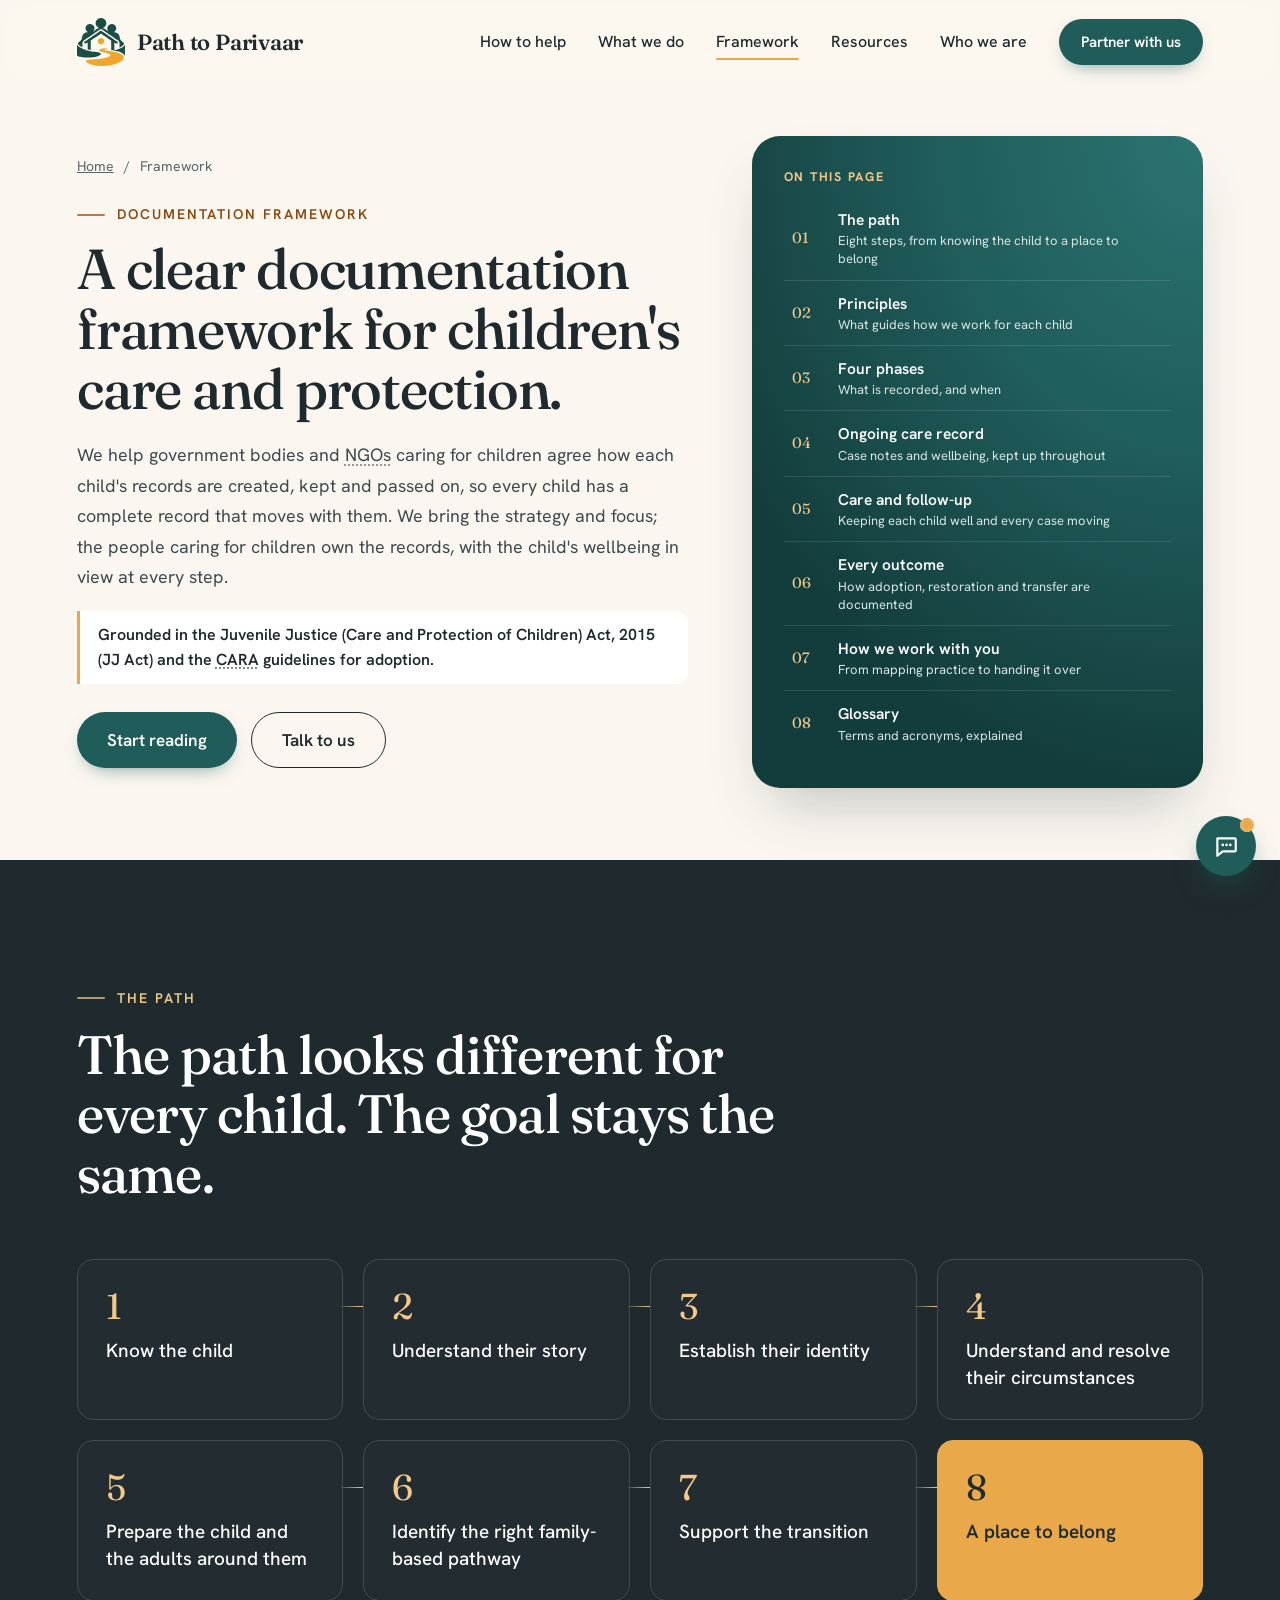
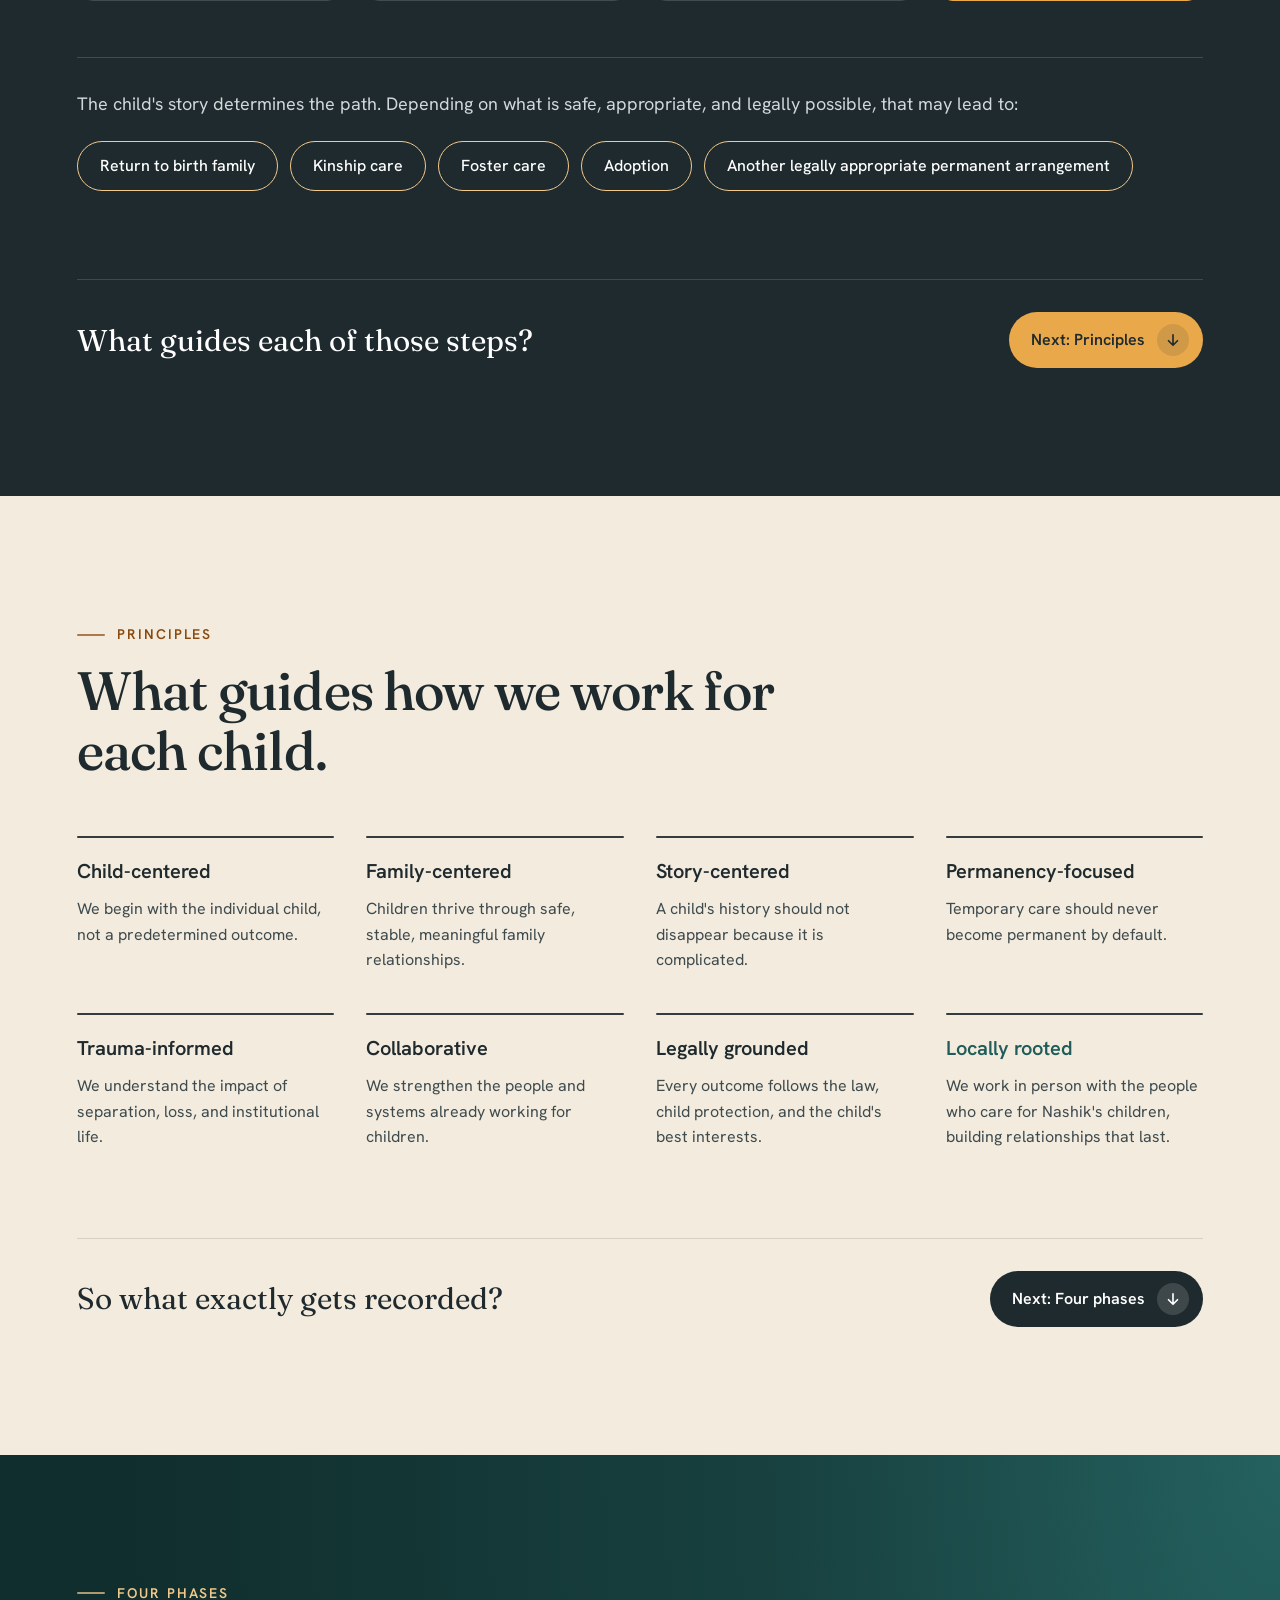
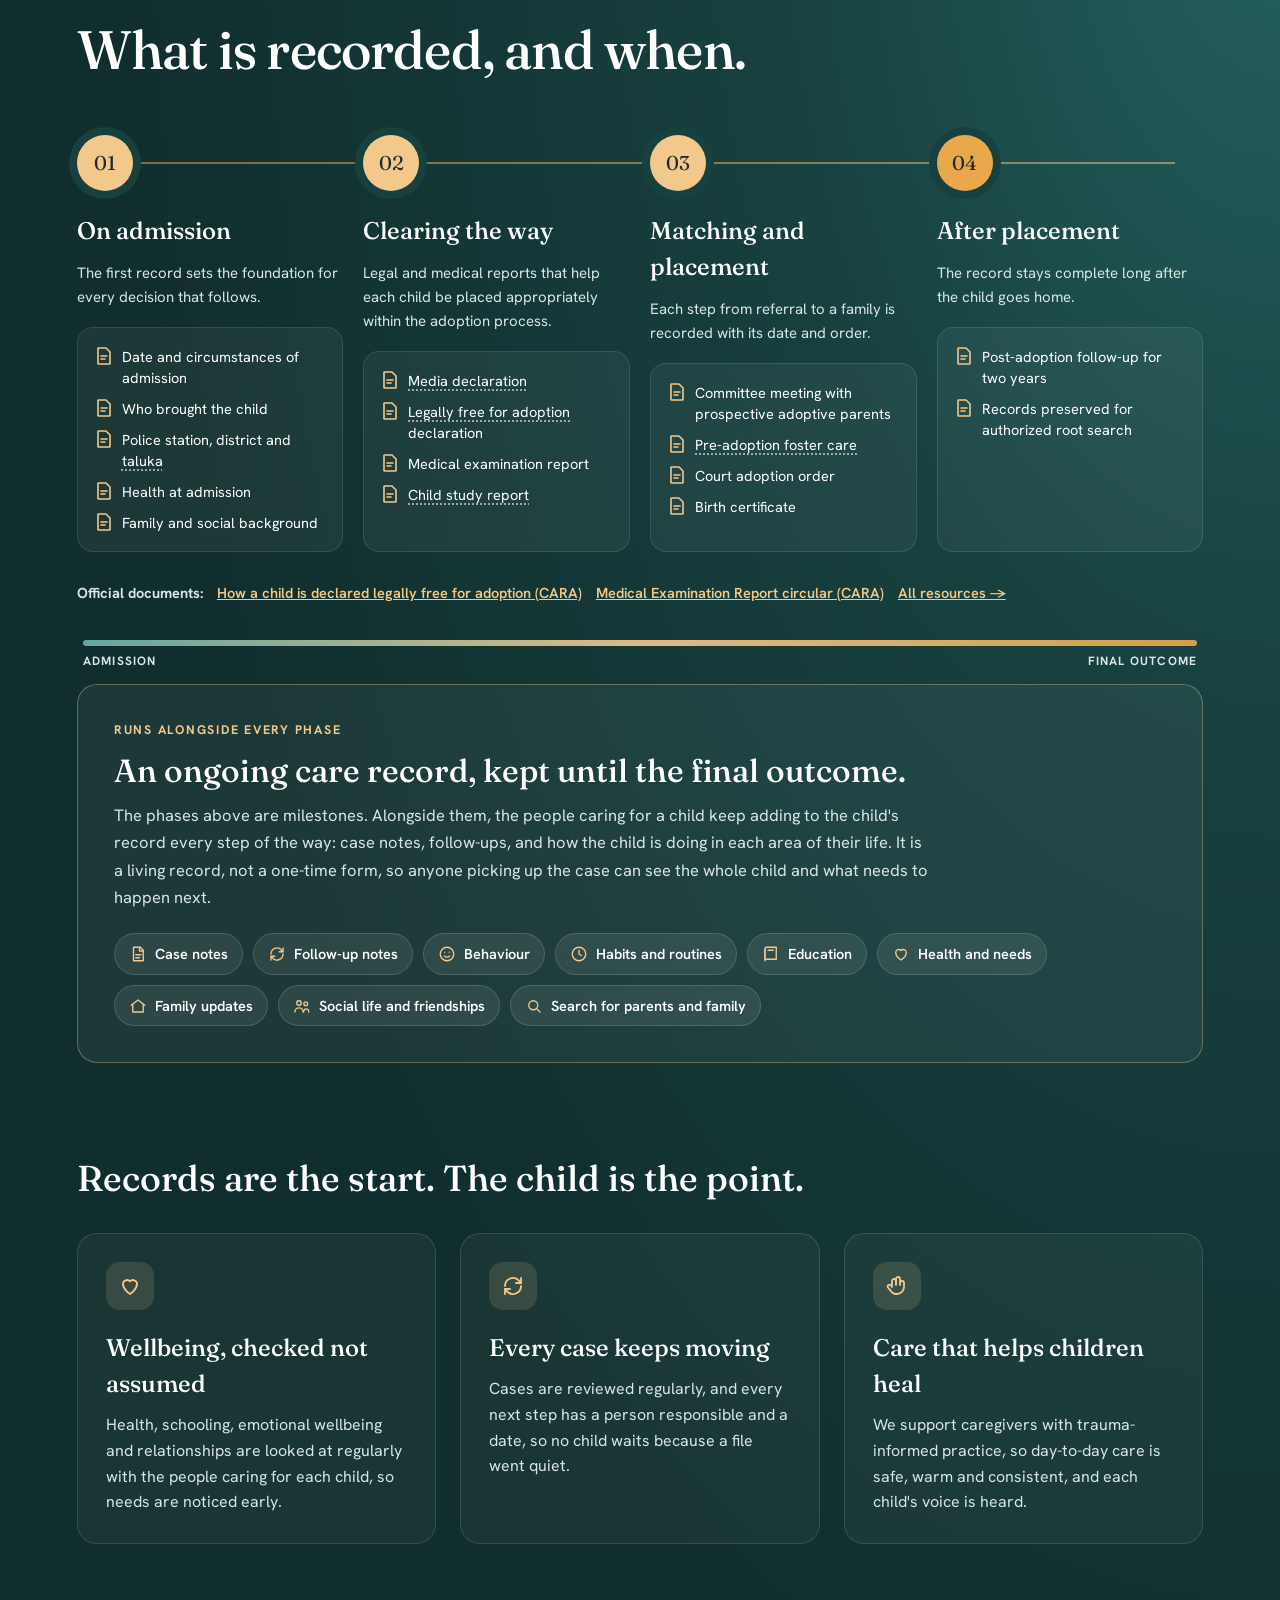
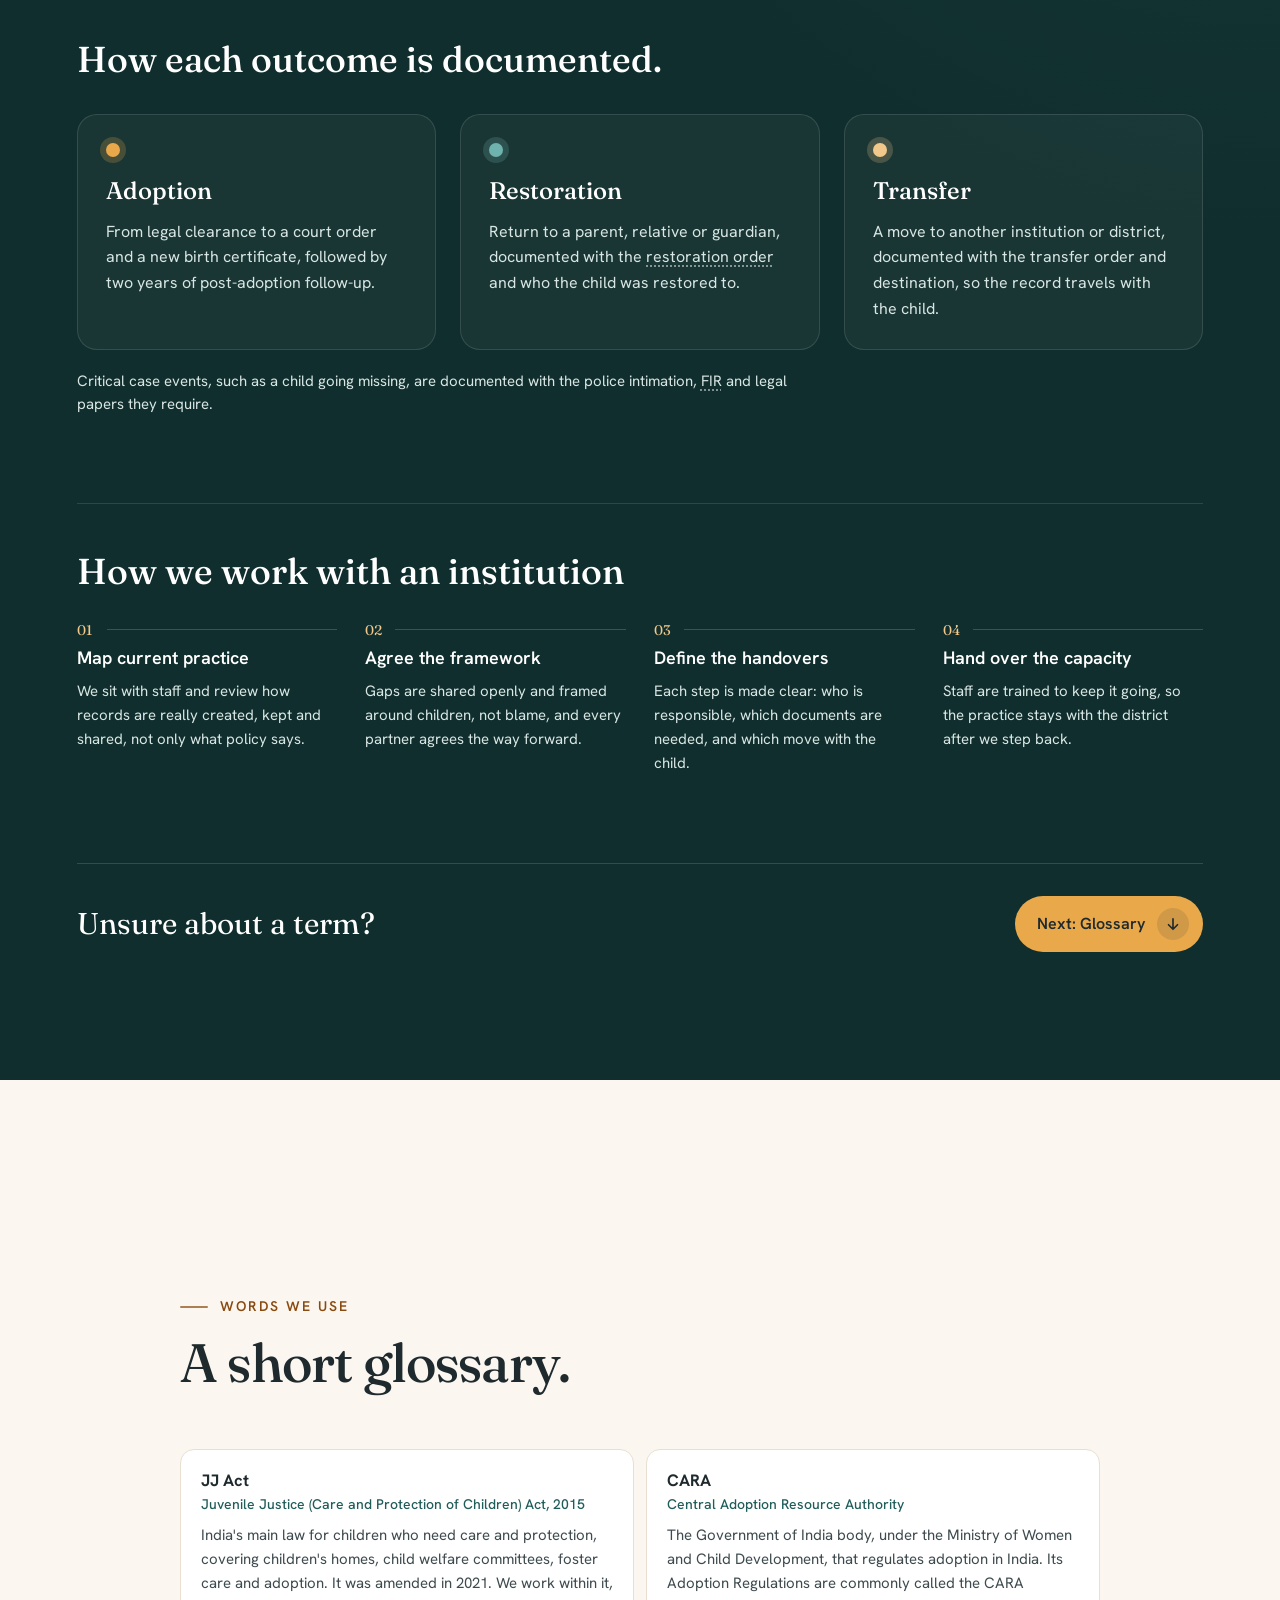
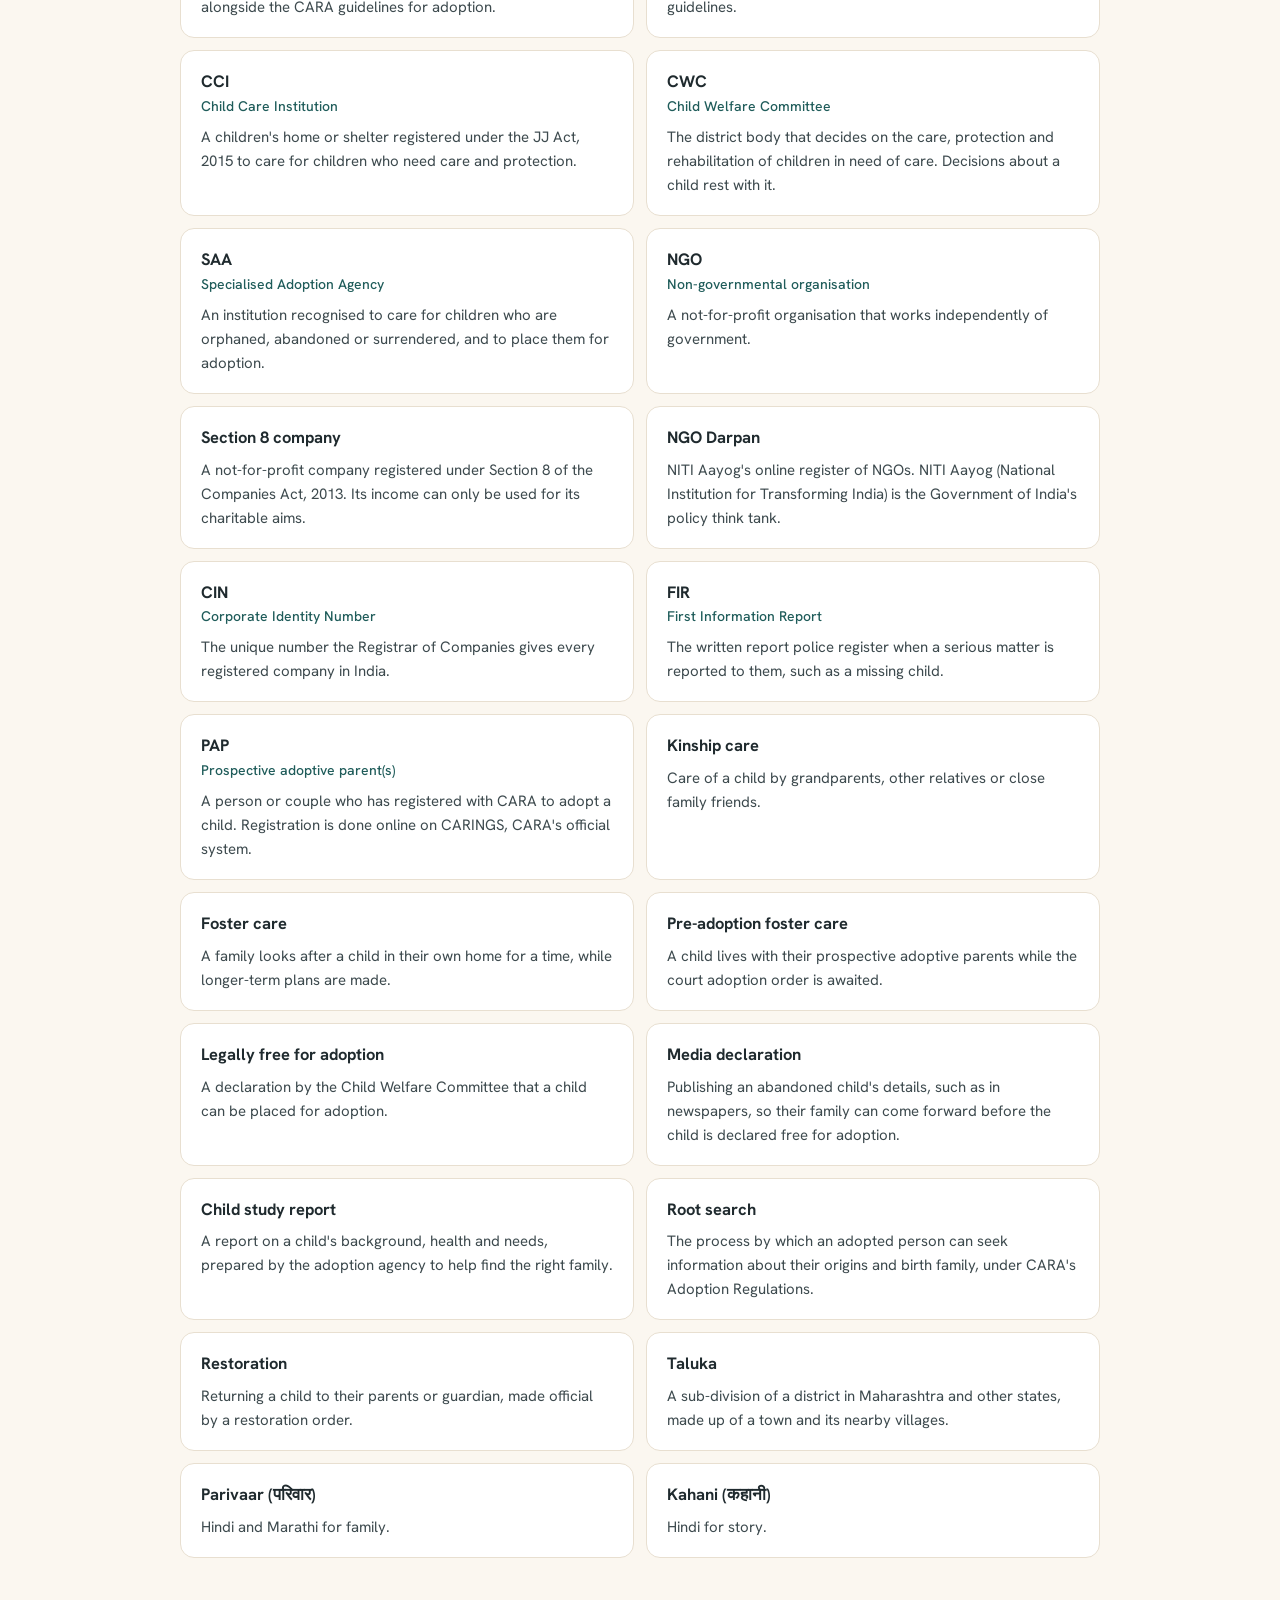
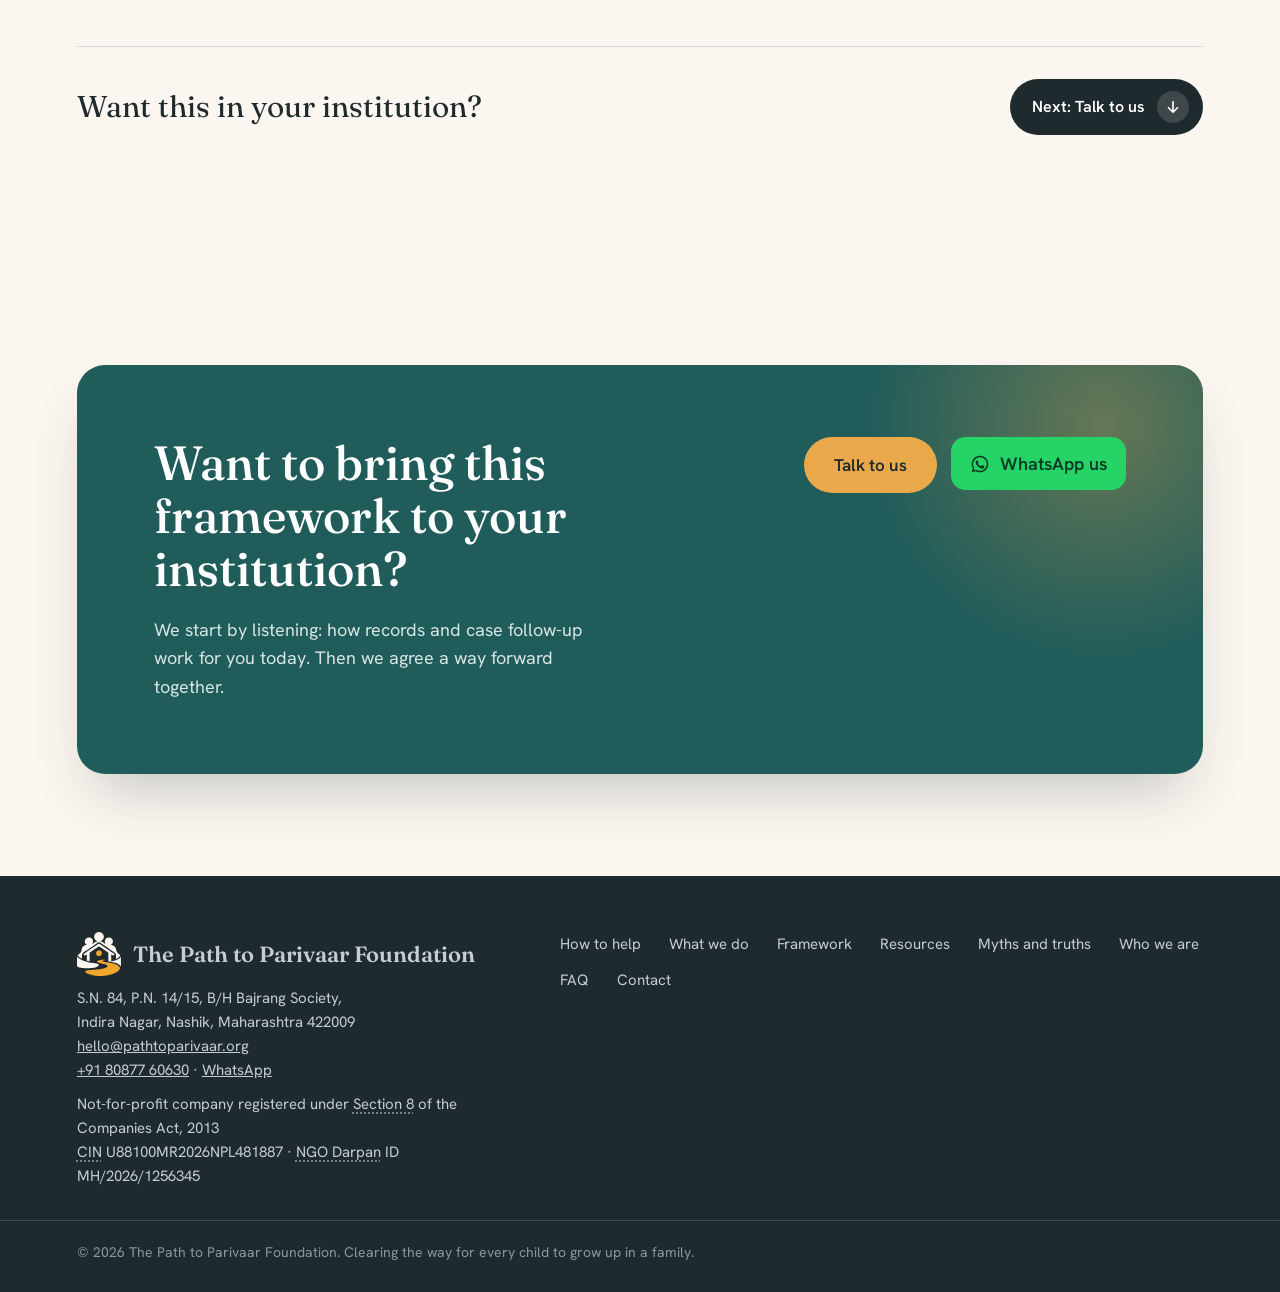
==== commit d9380fe6: "Put PAP registration and helplines first on Resources, add a home page strip, tighten inner page top" ====
--- a/framework.html
+++ b/framework.html
@@ -71,7 +71,7 @@
   <div class="scroll-progress" aria-hidden="true"><span id="scroll-progress-bar"></span></div>
 </header>
 
-<main id="main">
+<main id="main" class="page-inner">
 
 <!-- PAGE INTRO -->
 <section id="intro" class="section page-hero fw-hero" data-chapter="Overview">
--- a/assets/css/styles.css
+++ b/assets/css/styles.css
@@ -1383,3 +1383,14 @@
 .section-lead strong { color: var(--ink); font-weight: 600; }
 .doc-grid-2 .doc-cover { background: #EDE6DA; }
 .doc-grid-2 .doc-cover img { object-fit: contain; object-position: center; padding: 14px 14px 44px; }
+
+/* Tighter top on inner pages */
+main.page-inner > section:first-child { padding-top: clamp(28px, 4vw, 52px); }
+.res-sub { margin-top: clamp(48px, 6vw, 72px); }
+.helplines { margin-bottom: 0; }
+.pap-strip { margin-top: 28px; display: flex; flex-wrap: wrap; align-items: center; justify-content: space-between; gap: 16px 28px; padding: 20px 26px; border-radius: var(--radius); background: var(--teal); color: var(--white); }
+.pap-strip p { font-size: 16px; line-height: 1.6; color: var(--teal-soft); max-width: 760px; }
+.pap-strip b { color: var(--white); font-family: var(--serif); font-size: 19px; font-weight: 500; margin-right: 4px; }
+.pap-strip a:not(.btn) { color: var(--gold); font-weight: 600; }
+.pap-strip-actions { display: flex; flex-wrap: wrap; align-items: center; gap: 12px 20px; }
+.pap-strip .link-arrow { margin-top: 0; }
